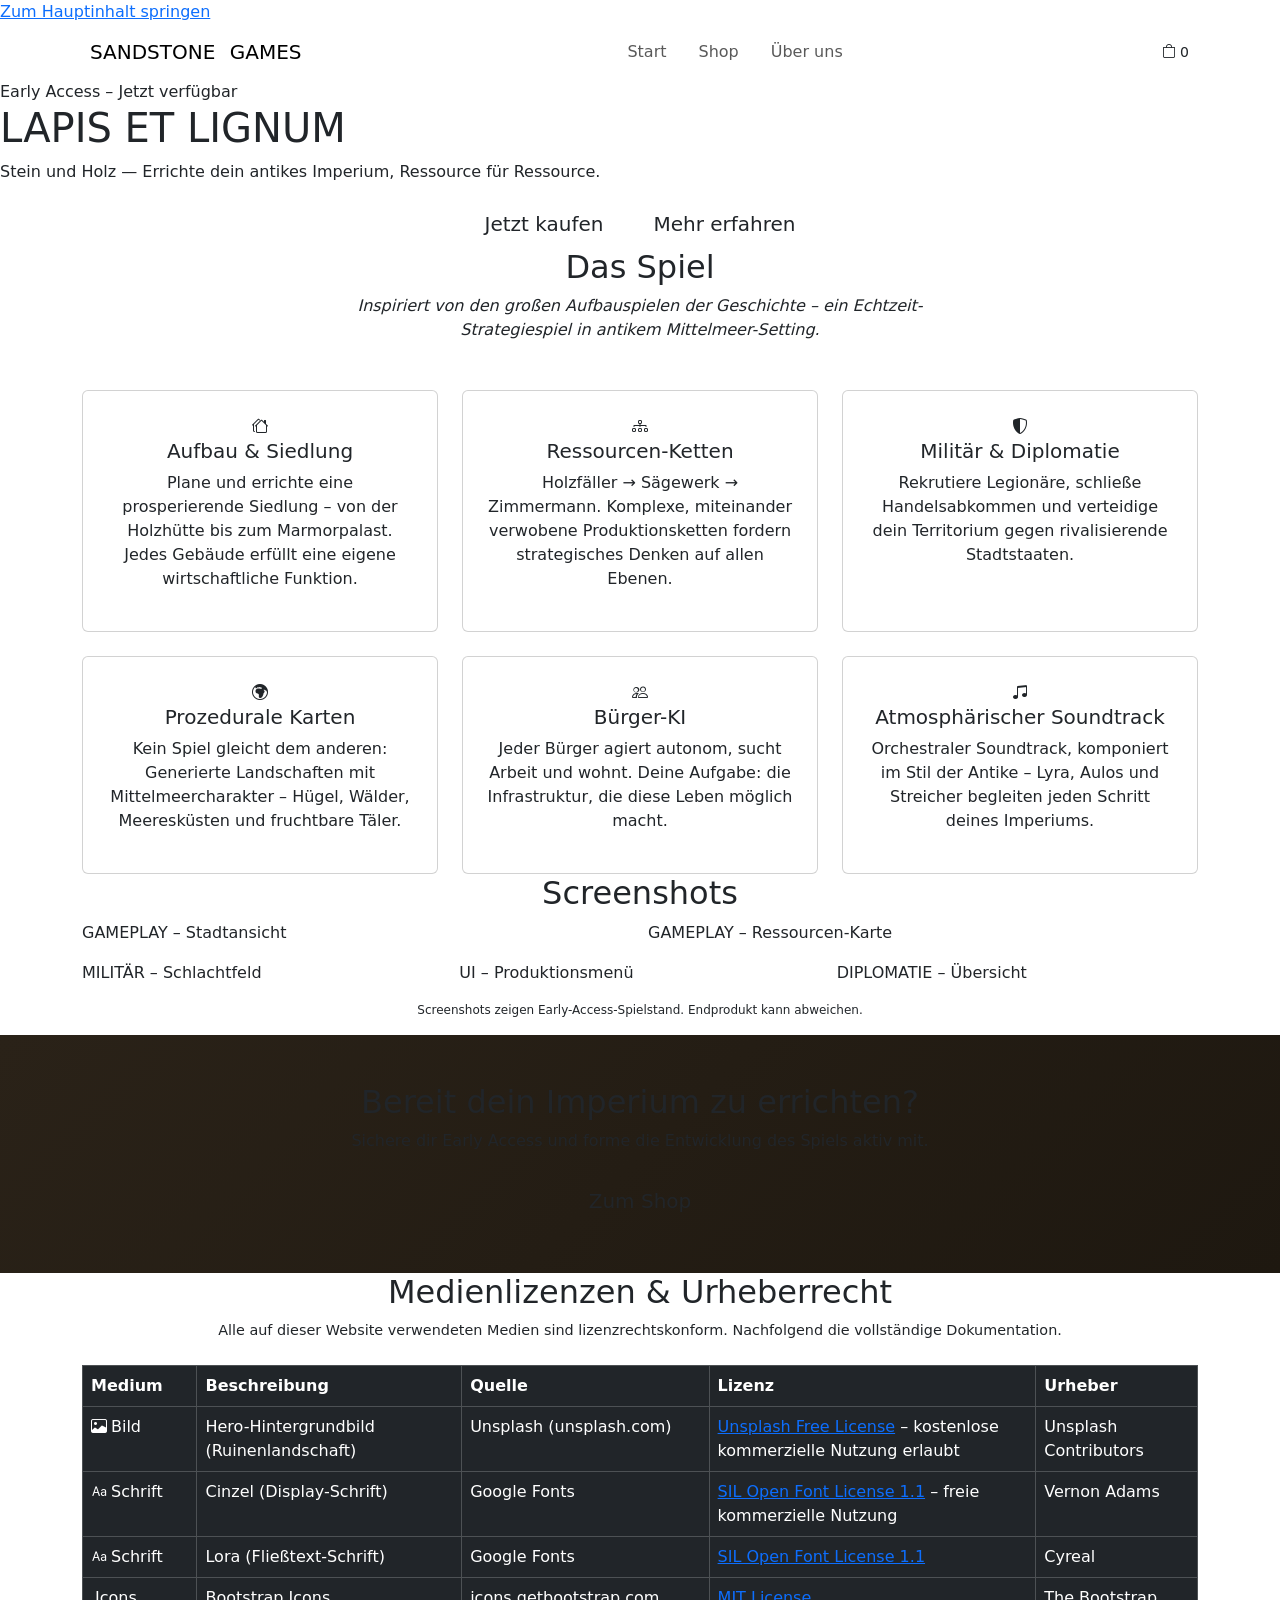
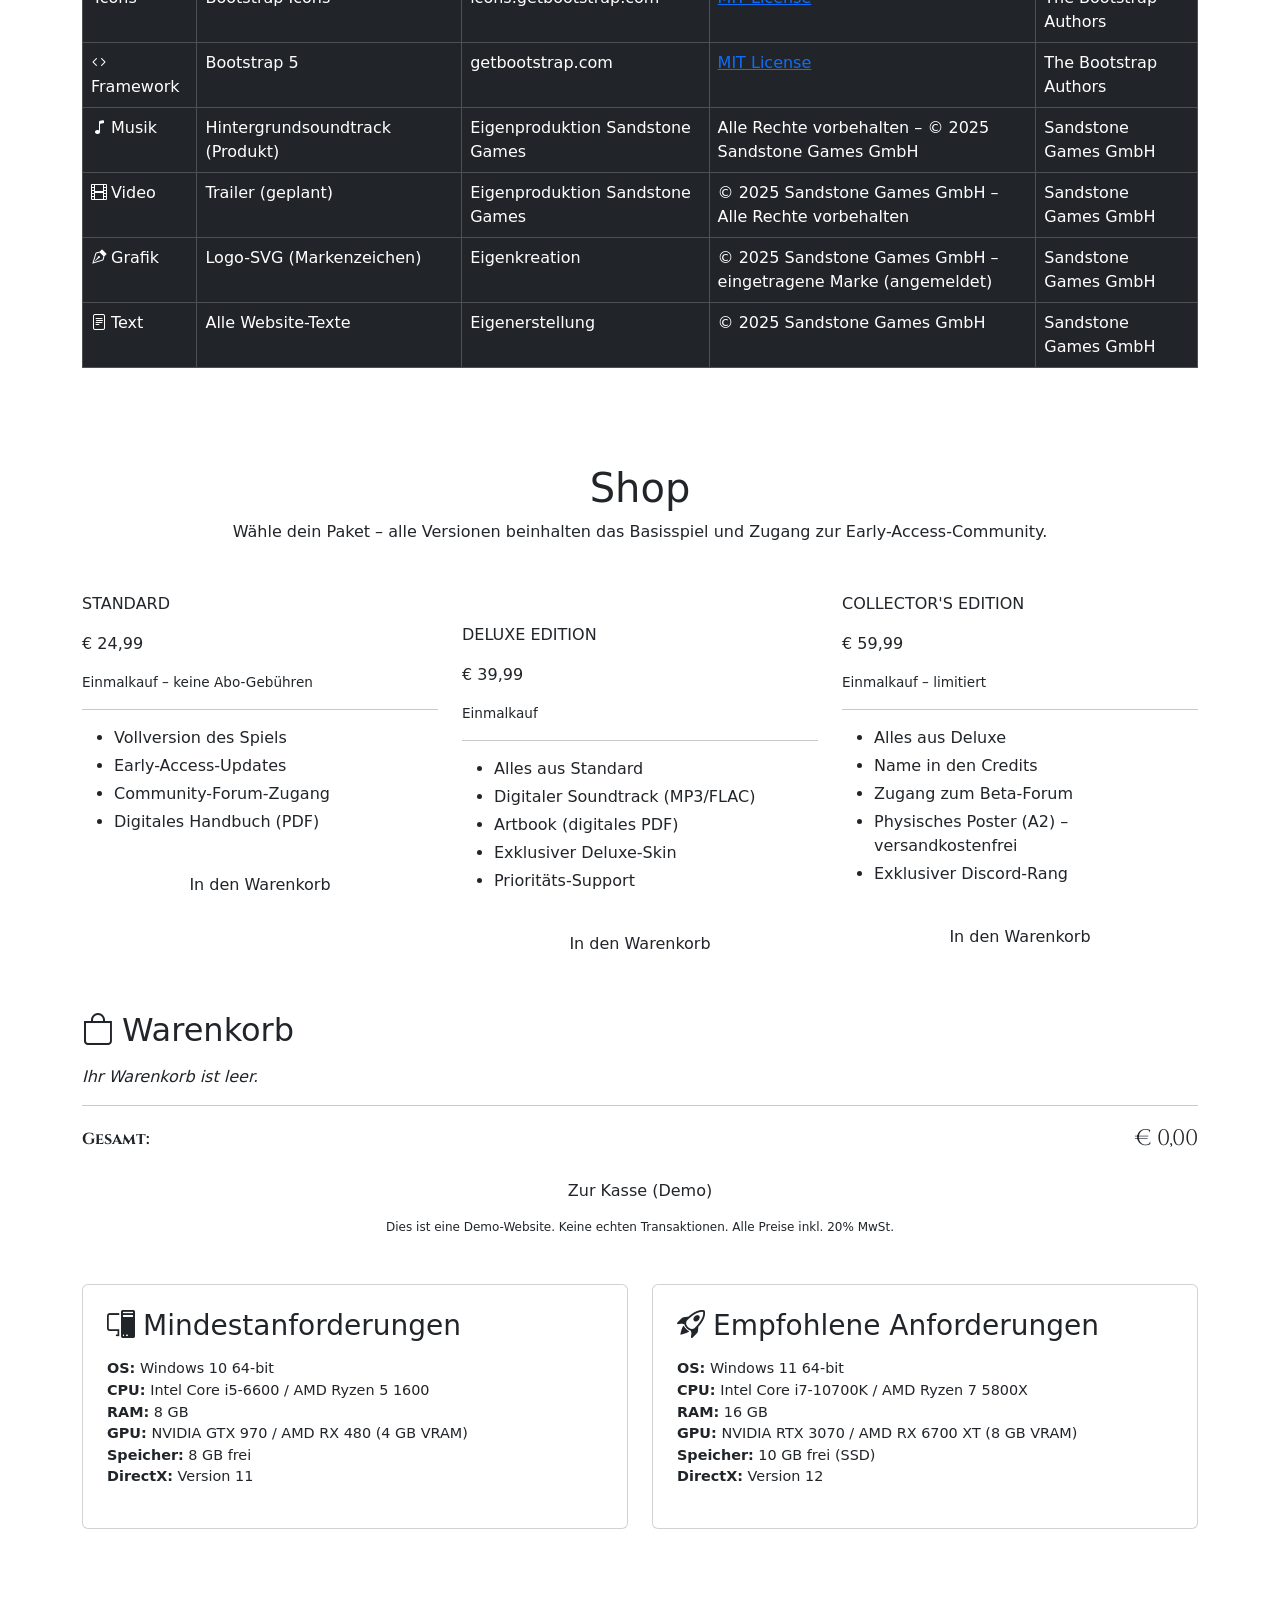
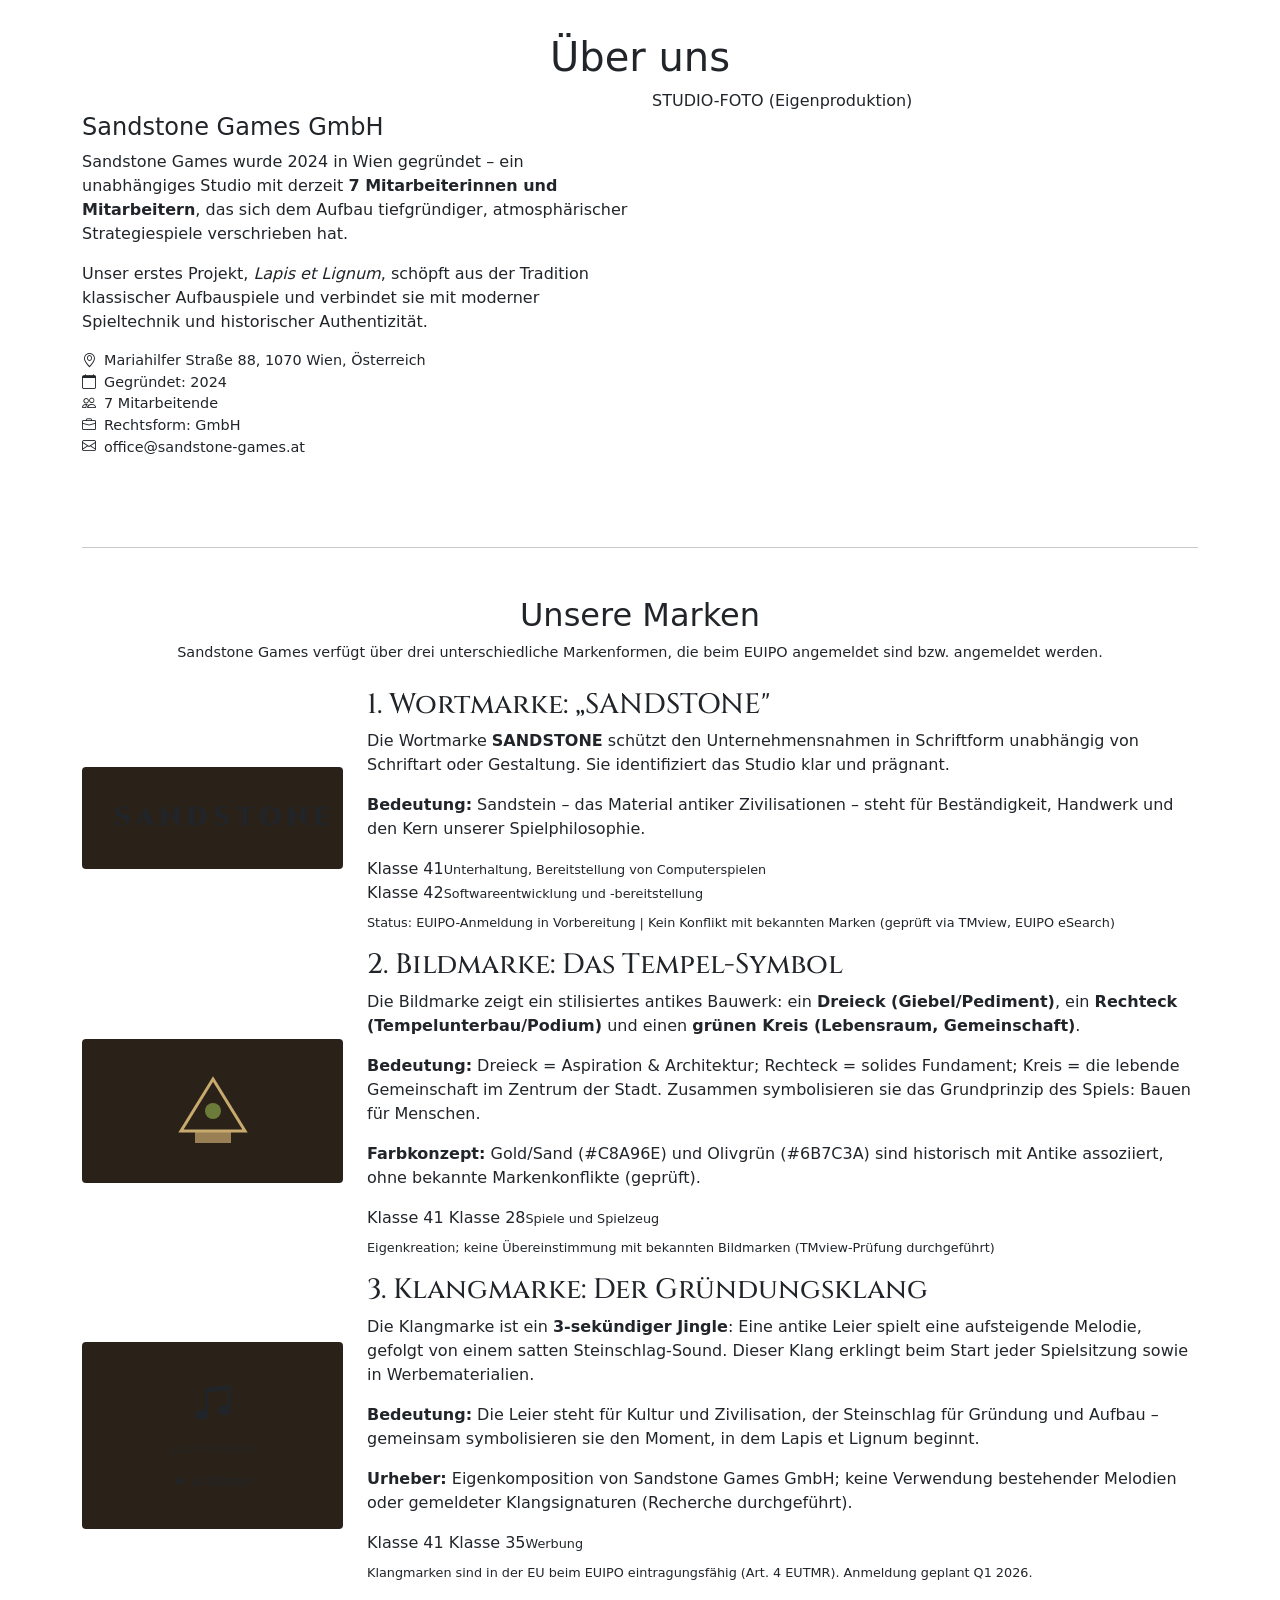
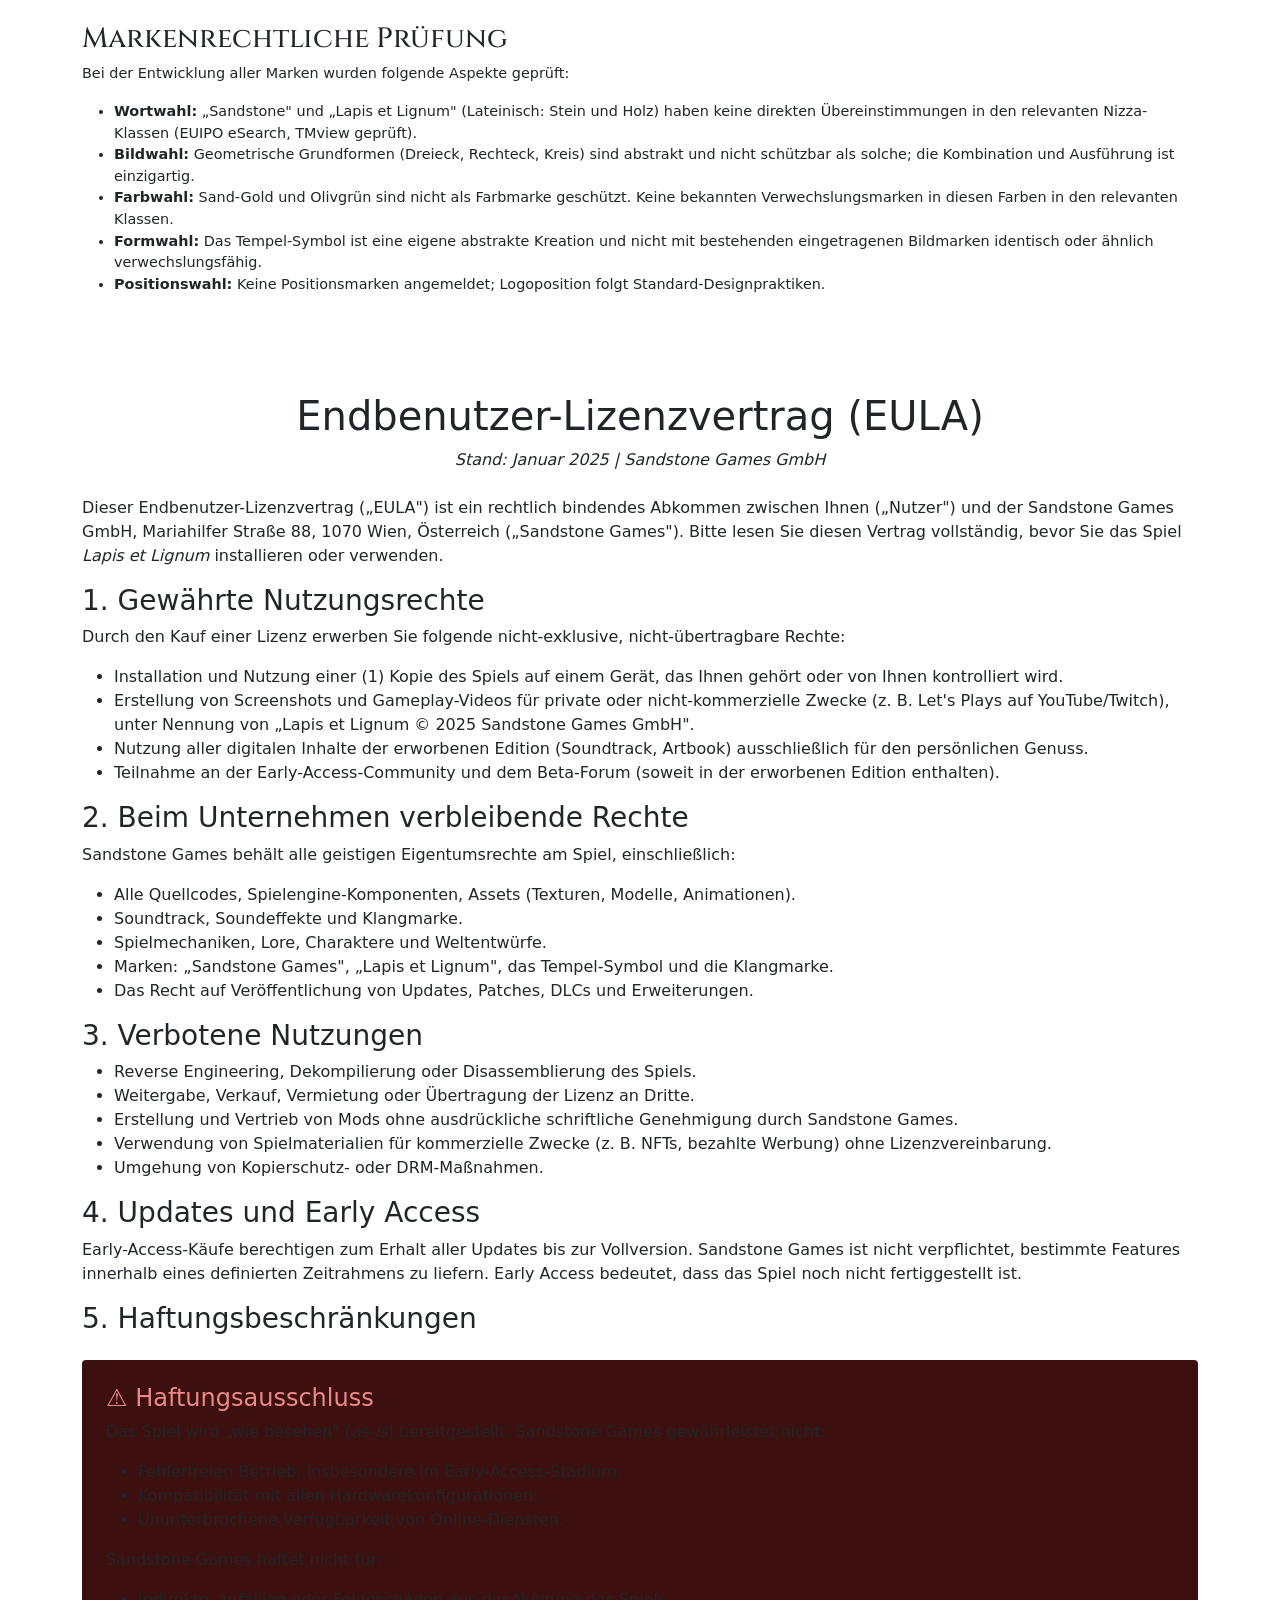
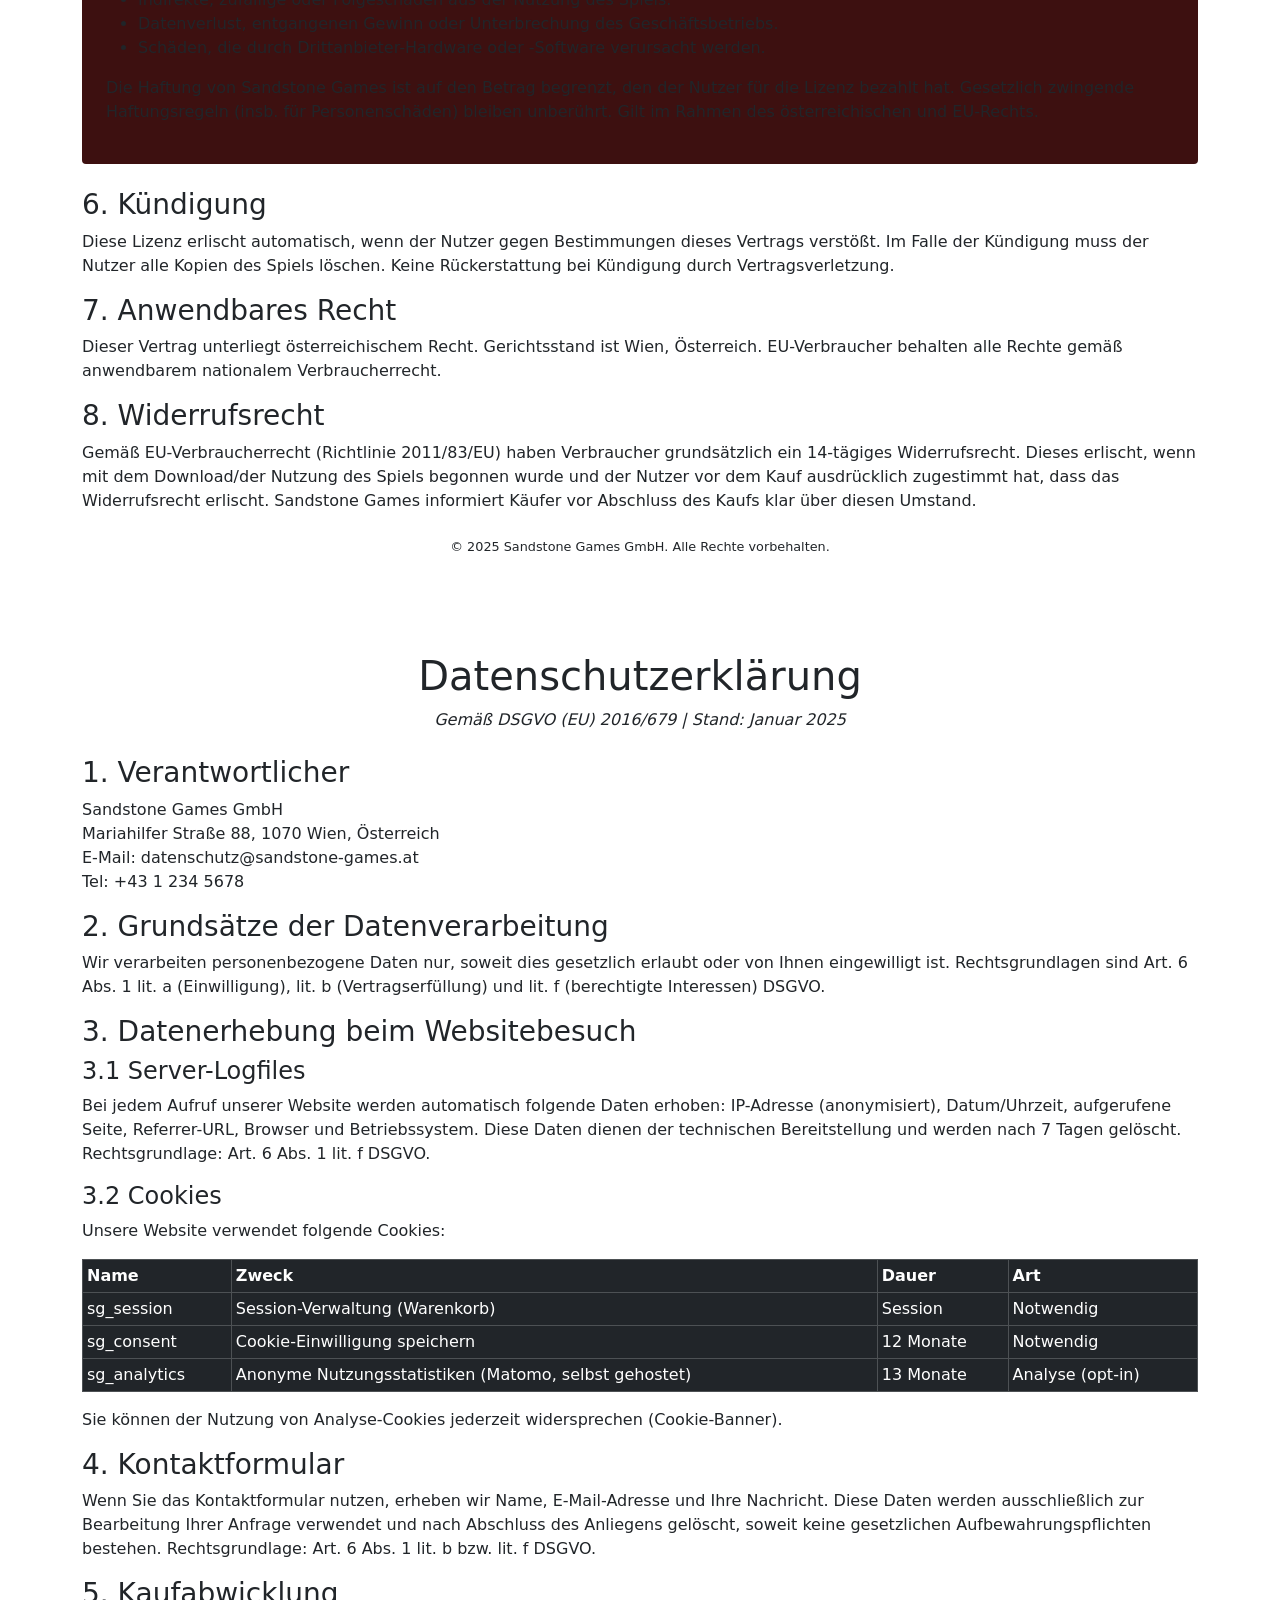
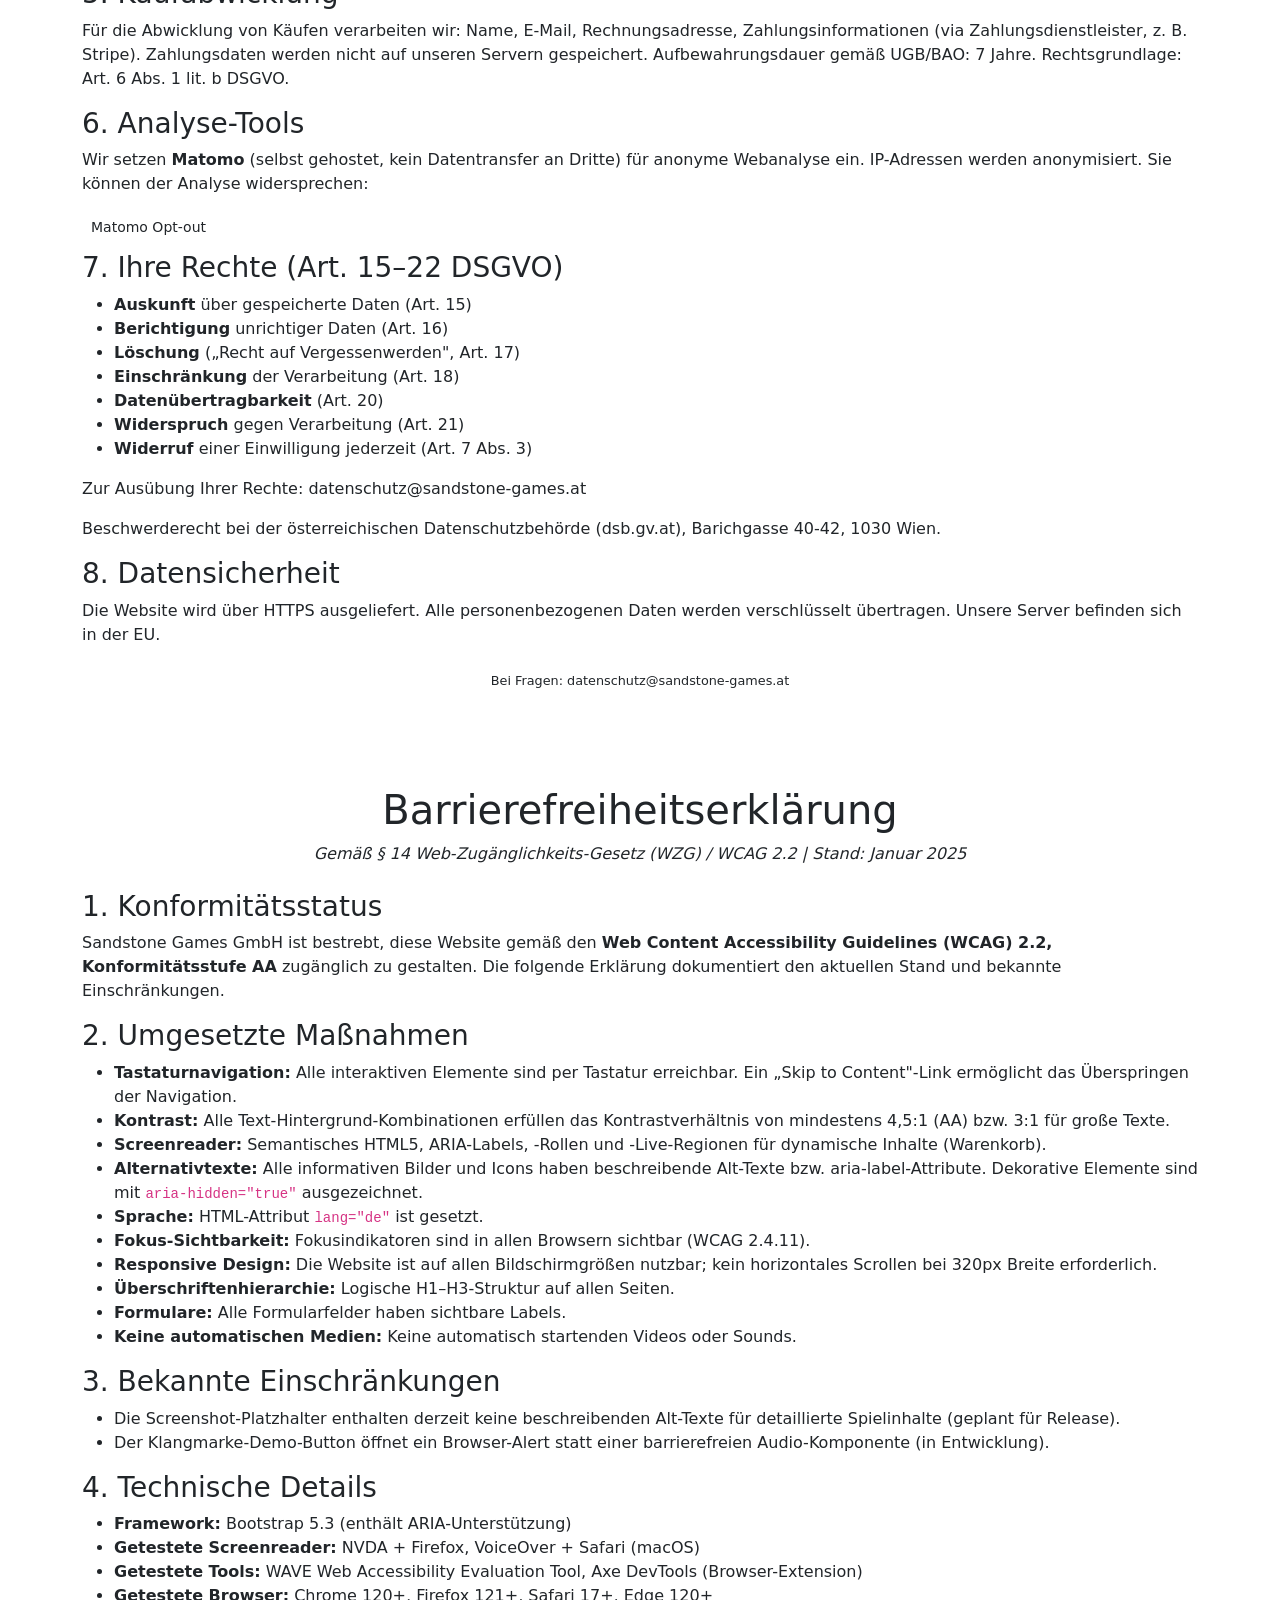
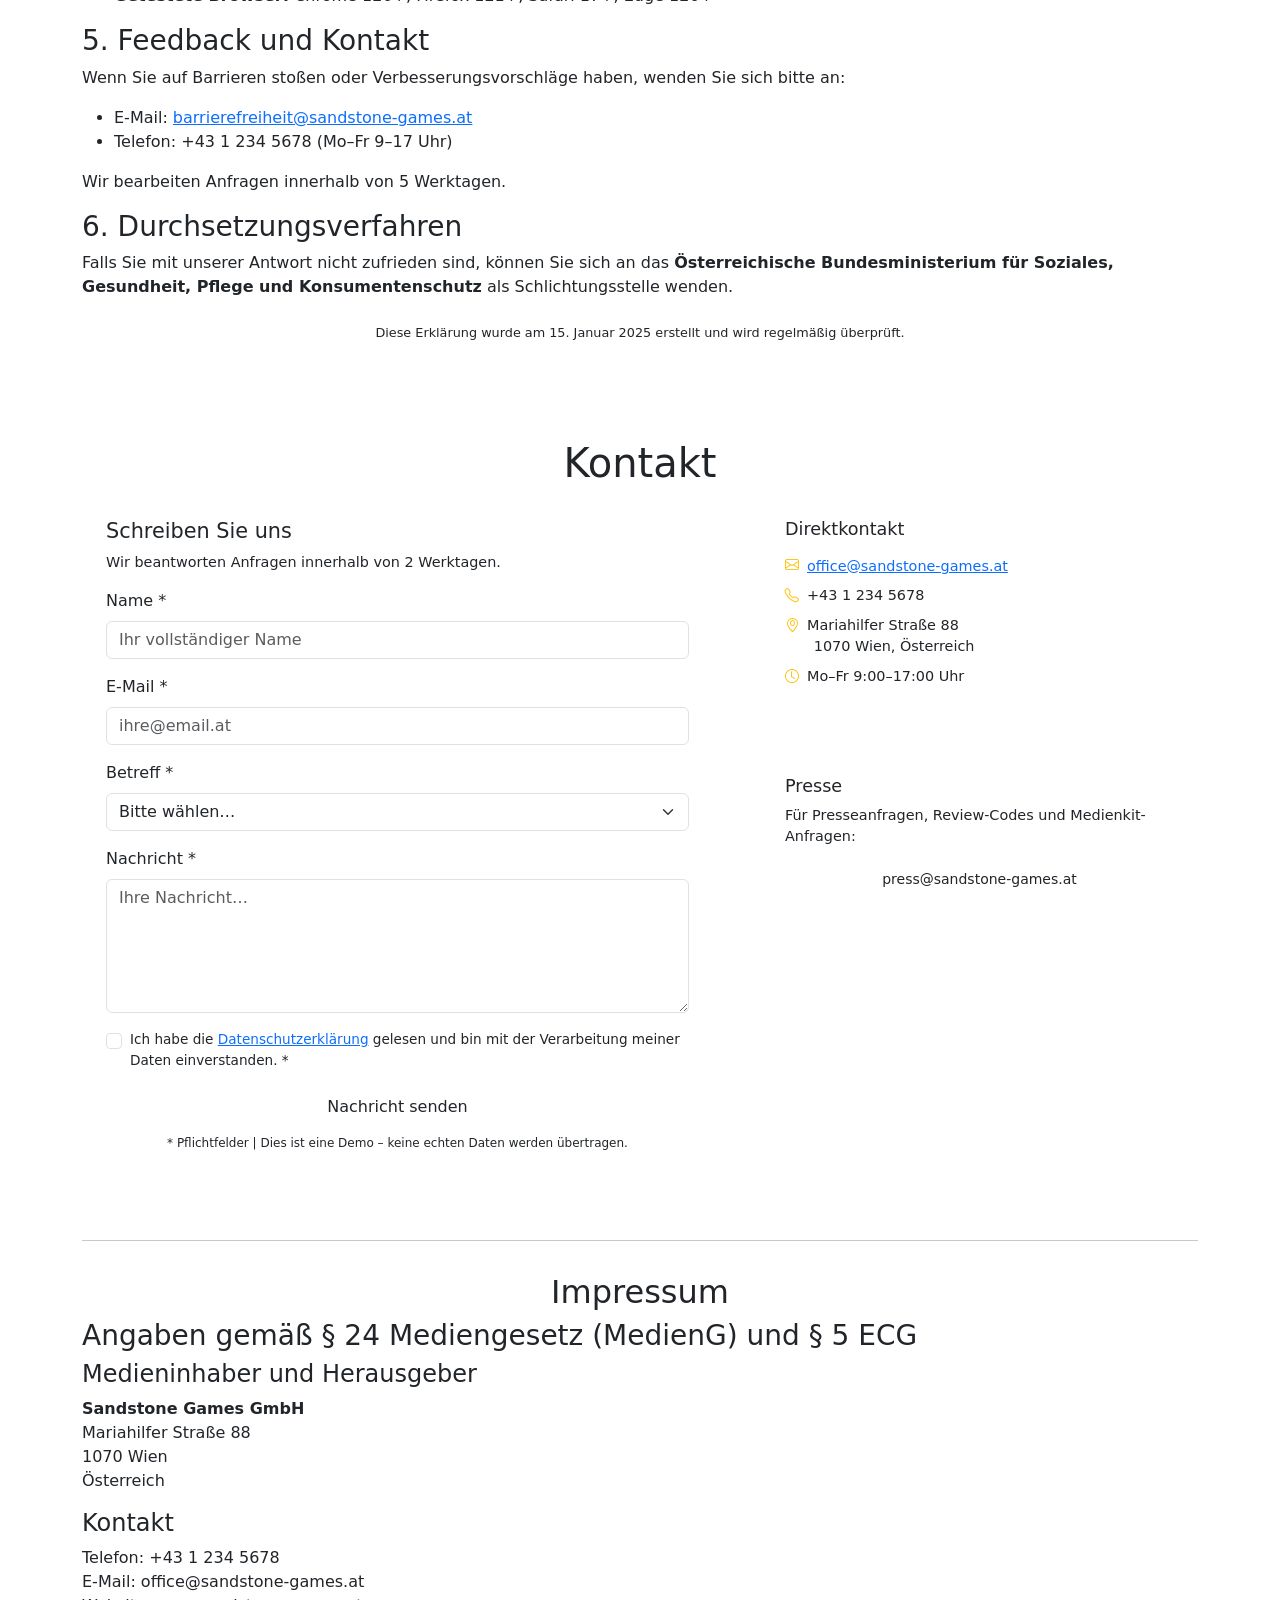
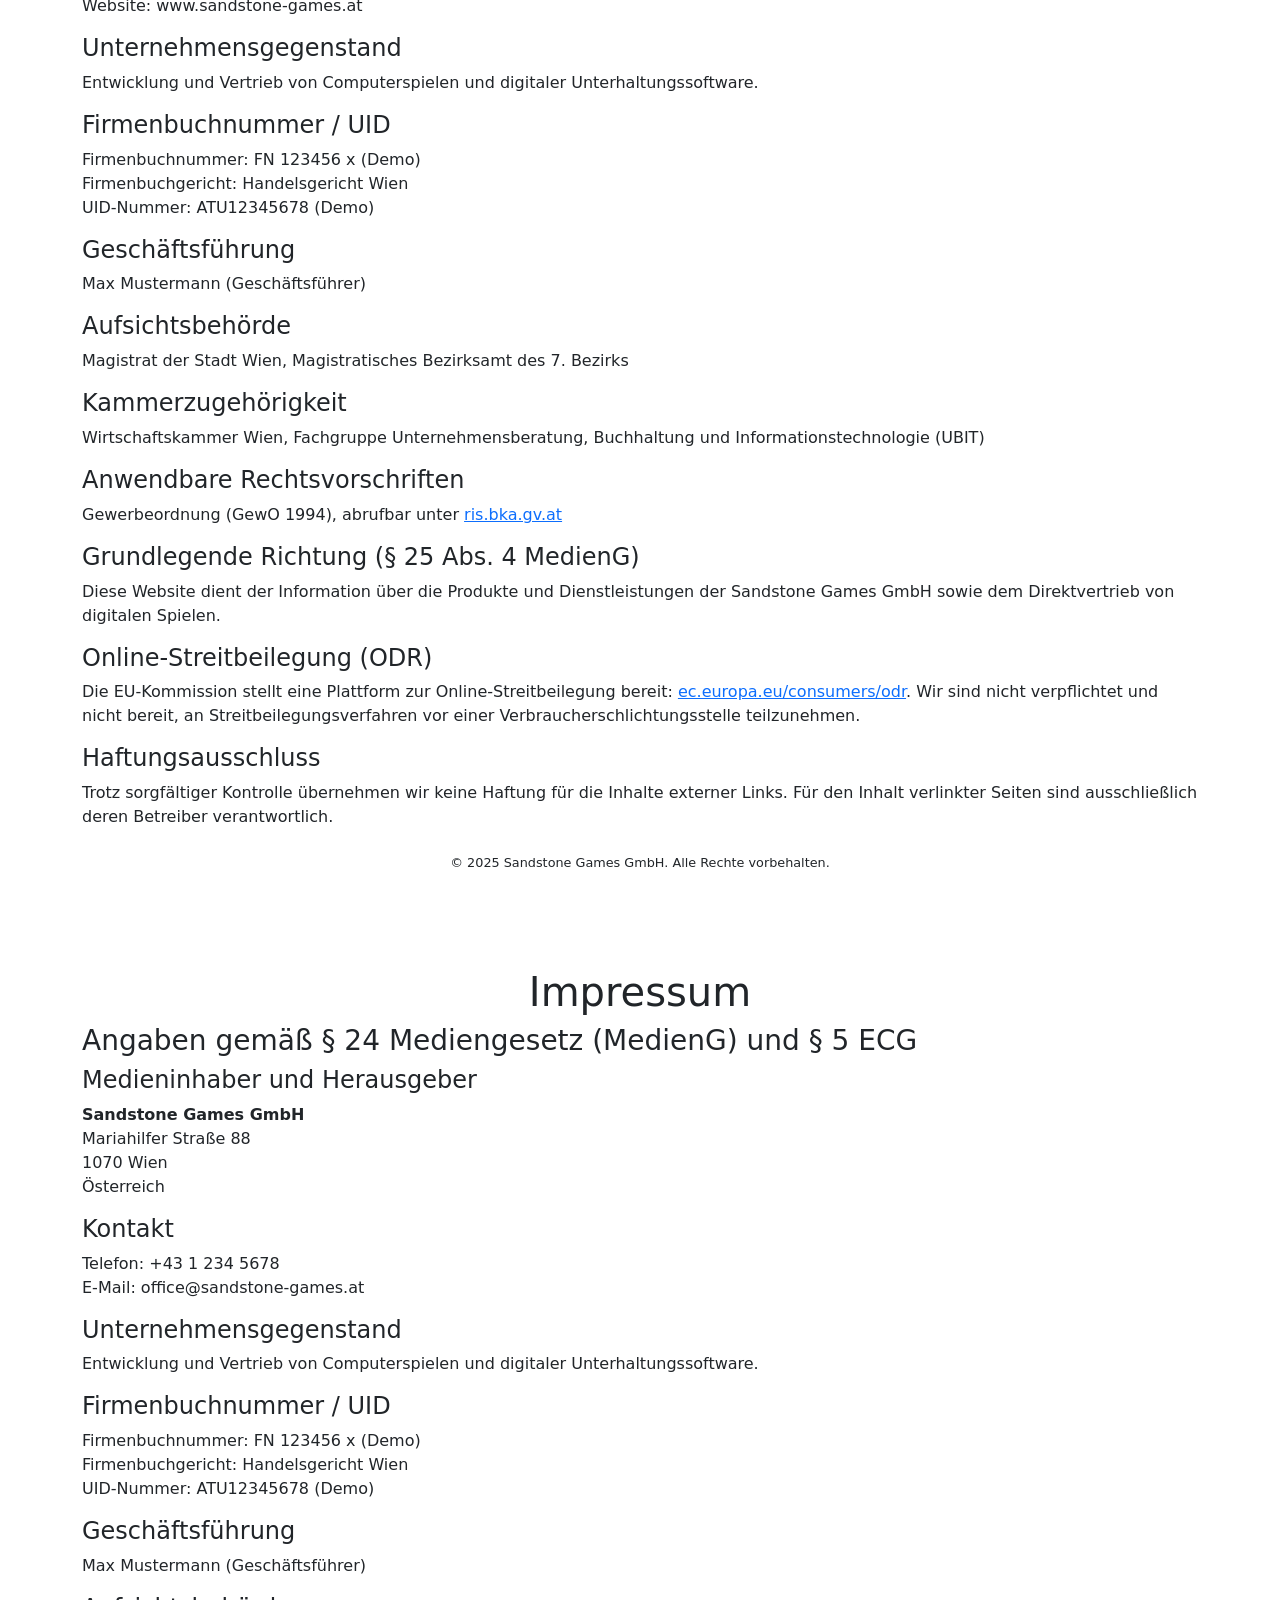
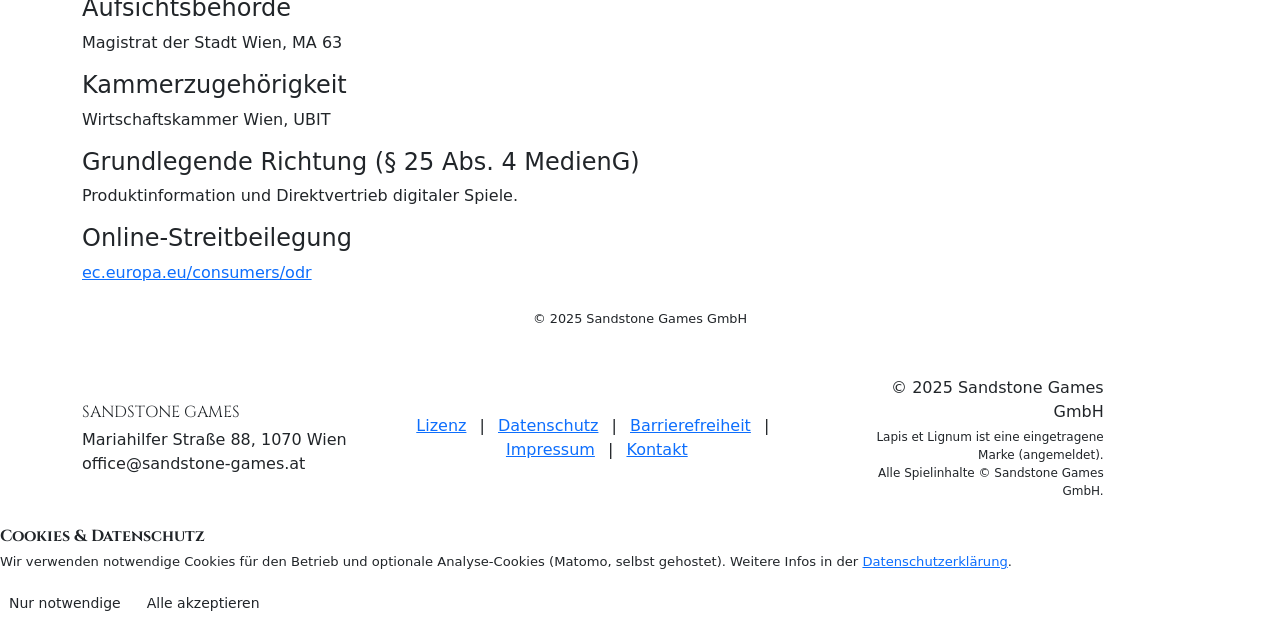
==== src/index.html @ 4f770301 "first draft of start + shop" ====
<!DOCTYPE html>
<html lang="de">
<head>
  <meta charset="UTF-8" />
  <meta name="viewport" content="width=device-width, initial-scale=1.0" />
  <meta name="description" content="Lapis et Lignum – Ein antikes Echtzeit-Strategiespiel von Sandstone Games. Baue dein Imperium, verwalte Ressourcen und führe dein Volk zum Ruhm." />
  <title>Lapis et Lignum – Sandstone Games</title>

  <!-- Bootstrap 5 -->
  <link href="https://cdn.jsdelivr.net/npm/bootstrap@5.3.3/dist/css/bootstrap.min.css" rel="stylesheet" />
  <!-- Bootstrap Icons -->
  <link href="https://cdn.jsdelivr.net/npm/bootstrap-icons@1.11.3/font/bootstrap-icons.css" rel="stylesheet" />
  <!-- Bootstrap JS -->
  <script src="https://cdn.jsdelivr.net/npm/bootstrap@5.3.3/dist/js/bootstrap.bundle.min.js"></script>
  <!-- Google Fonts: Cinzel (display) + Lora (body) -->
  <link href="https://fonts.googleapis.com/css2?family=Cinzel:wght@400;600;700;900&family=Lora:ital,wght@0,400;0,500;0,600;1,400&display=swap" rel="stylesheet" />

  <link rel="stylesheet" href="style.css" />
</head>
<body>

<!-- Skip to main content (WCAG) -->
<a class="skip-link" href="#main-content">Zum Hauptinhalt springen</a>

<!-- ═══════════════════════════ NAVBAR ═══════════════════════════ -->
<nav class="navbar navbar-expand-lg sticky-top" role="navigation" aria-label="Hauptnavigation">
  <div class="container">
    <!-- Brand / Logo -->
    <a class="navbar-brand d-flex align-items-center gap-2" href="#" onclick="showPage('home')" aria-label="Sandstone Games – Startseite">
      <!-- Inline SVG logo mark (Wortbildmarke) -->
      <svg class="brand-logo-svg" viewBox="0 0 48 48" fill="none" xmlns="http://www.w3.org/2000/svg" aria-hidden="true" role="img">
        <polygon points="24,4 44,36 4,36" fill="none" stroke="#c8a96e" stroke-width="2.5"/>
        <rect x="14" y="36" width="20" height="8" fill="#c8a96e" opacity=".7"/>
        <circle cx="24" cy="24" r="5" fill="#6b7c3a"/>
      </svg>
      SANDSTONE<span>&nbsp;GAMES</span>
    </a>

    <button class="navbar-toggler border-0" type="button" data-bs-toggle="collapse" data-bs-target="#navMain"
            aria-controls="navMain" aria-expanded="false" aria-label="Navigation öffnen">
      <i class="bi bi-list text-warning fs-4"></i>
    </button>

    <div class="collapse navbar-collapse" id="navMain">
      <ul class="navbar-nav mx-auto gap-3" role="list">
        <li class="nav-item"><a class="nav-link active-nav" href="#" id="nav-home">Start</a></li>
        <li class="nav-item"><a class="nav-link" href="pages/shop.html" id="nav-shop">Shop</a></li>
        <li class="nav-item"><a class="nav-link" href="pages/about.html" id="nav-about">Über uns</a></li>
      </ul>
      <!-- Cart -->
      <div class="d-flex align-items-center gap-3 mt-2 mt-lg-0">
        <button class="btn btn-sm btn-outline-sand position-relative" onclick="showPage('shop')" aria-label="Warenkorb anzeigen">
          <i class="bi bi-bag"></i>
          <span class="cart-count" id="cart-count" aria-live="polite">0</span>
        </button>
      </div>
    </div>
  </div>
</nav>

<!-- ═══════════════════════════════════════════════════════════════
     PAGE: HOME
═══════════════════════════════════════════════════════════════ -->
<main id="main-content">
<div id="page-home" class="page active">

  <!-- Hero -->
  <header class="hero" role="banner">
    <div>
      <span class="hero-badge">Early Access – Jetzt verfügbar</span>
      <h1 class="hero-title">LAPIS ET LIGNUM</h1>
      <p class="hero-subtitle">Stein und Holz — Errichte dein antikes Imperium, Ressource für Ressource.</p>
      <div class="divider"></div>
      <div class="d-flex gap-3 justify-content-center flex-wrap">
        <button class="btn btn-sand btn-lg" onclick="showPage('shop')">Jetzt kaufen</button>
        <button class="btn btn-outline-sand btn-lg" onclick="document.getElementById('features').scrollIntoView({behavior:'smooth'})">Mehr erfahren</button>
      </div>
    </div>
  </header>

  <!-- Features -->
  <section id="features" aria-labelledby="features-title">
    <div class="container">
      <h2 class="section-title text-center" id="features-title">Das Spiel</h2>
      <div class="divider"></div>
      <p class="text-center mb-5" style="max-width:600px;margin:0 auto;color:var(--sand-lt);font-style:italic;">
        Inspiriert von den großen Aufbauspielen der Geschichte – ein Echtzeit-Strategiespiel in antikem Mittelmeer-Setting.
      </p>
      <div class="row g-4">
        <div class="col-md-4">
          <div class="card-stone card h-100 p-4 text-center">
            <i class="bi bi-houses feature-icon" aria-hidden="true"></i>
            <h3 class="card-title fs-5">Aufbau & Siedlung</h3>
            <p>Plane und errichte eine prosperierende Siedlung – von der Holzhütte bis zum Marmorpalast. Jedes Gebäude erfüllt eine eigene wirtschaftliche Funktion.</p>
          </div>
        </div>
        <div class="col-md-4">
          <div class="card-stone card h-100 p-4 text-center">
            <i class="bi bi-diagram-3 feature-icon" aria-hidden="true"></i>
            <h3 class="card-title fs-5">Ressourcen-Ketten</h3>
            <p>Holzfäller → Sägewerk → Zimmermann. Komplexe, miteinander verwobene Produktionsketten fordern strategisches Denken auf allen Ebenen.</p>
          </div>
        </div>
        <div class="col-md-4">
          <div class="card-stone card h-100 p-4 text-center">
            <i class="bi bi-shield-shaded feature-icon" aria-hidden="true"></i>
            <h3 class="card-title fs-5">Militär & Diplomatie</h3>
            <p>Rekrutiere Legionäre, schließe Handelsabkommen und verteidige dein Territorium gegen rivalisierende Stadtstaaten.</p>
          </div>
        </div>
        <div class="col-md-4">
          <div class="card-stone card h-100 p-4 text-center">
            <i class="bi bi-globe-europe-africa feature-icon" aria-hidden="true"></i>
            <h3 class="card-title fs-5">Prozedurale Karten</h3>
            <p>Kein Spiel gleicht dem anderen: Generierte Landschaften mit Mittelmeercharakter – Hügel, Wälder, Meeresküsten und fruchtbare Täler.</p>
          </div>
        </div>
        <div class="col-md-4">
          <div class="card-stone card h-100 p-4 text-center">
            <i class="bi bi-people feature-icon" aria-hidden="true"></i>
            <h3 class="card-title fs-5">Bürger-KI</h3>
            <p>Jeder Bürger agiert autonom, sucht Arbeit und wohnt. Deine Aufgabe: die Infrastruktur, die diese Leben möglich macht.</p>
          </div>
        </div>
        <div class="col-md-4">
          <div class="card-stone card h-100 p-4 text-center">
            <i class="bi bi-music-note-beamed feature-icon" aria-hidden="true"></i>
            <h3 class="card-title fs-5">Atmosphärischer Soundtrack</h3>
            <p>Orchestraler Soundtrack, komponiert im Stil der Antike – Lyra, Aulos und Streicher begleiten jeden Schritt deines Imperiums.</p>
          </div>
        </div>
      </div>
    </div>
  </section>

  <!-- Screenshots -->
  <section aria-labelledby="screenshots-title" style="padding-top:0;">
    <div class="container">
      <h2 class="section-title text-center" id="screenshots-title">Screenshots</h2>
      <div class="divider"></div>
      <div class="row g-3">
        <div class="col-md-6"><div class="screenshot-placeholder">GAMEPLAY – Stadtansicht</div></div>
        <div class="col-md-6"><div class="screenshot-placeholder">GAMEPLAY – Ressourcen-Karte</div></div>
        <div class="col-md-4"><div class="screenshot-placeholder">MILITÄR – Schlachtfeld</div></div>
        <div class="col-md-4"><div class="screenshot-placeholder">UI – Produktionsmenü</div></div>
        <div class="col-md-4"><div class="screenshot-placeholder">DIPLOMATIE – Übersicht</div></div>
      </div>
      <p class="text-center mt-3" style="font-size:.75rem;color:var(--sand);">
        Screenshots zeigen Early-Access-Spielstand. Endprodukt kann abweichen.
        <!-- Urheberrechtlich: alle Screenshots sind hauseigene Produktionsmaterialien von Sandstone Games -->
      </p>
    </div>
  </section>

  <!-- CTA Strip -->
  <section style="background:linear-gradient(135deg,#2a2218,#1e1810);padding:3rem 0;">
    <div class="container text-center">
      <h2 class="section-title">Bereit dein Imperium zu errichten?</h2>
      <p class="mb-4" style="color:var(--sand-lt);">Sichere dir Early Access und forme die Entwicklung des Spiels aktiv mit.</p>
      <button class="btn btn-sand btn-lg" onclick="showPage('shop')">Zum Shop</button>
    </div>
  </section>

  <!-- Media Credits (Aufgabe 2) -->
  <section aria-labelledby="media-credits-title">
    <div class="container">
      <h2 class="section-title text-center" id="media-credits-title">Medienlizenzen & Urheberrecht</h2>
      <div class="divider"></div>
      <p class="text-center mb-4" style="color:var(--sand-lt);font-size:.9rem;">Alle auf dieser Website verwendeten Medien sind lizenzrechtskonform. Nachfolgend die vollständige Dokumentation.</p>
      <div class="table-responsive">
        <table class="table table-dark table-bordered media-table" aria-label="Medienlizenzen">
          <thead>
            <tr>
              <th scope="col">Medium</th>
              <th scope="col">Beschreibung</th>
              <th scope="col">Quelle</th>
              <th scope="col">Lizenz</th>
              <th scope="col">Urheber</th>
            </tr>
          </thead>
          <tbody>
            <tr>
              <td><i class="bi bi-image me-1" aria-hidden="true"></i>Bild</td>
              <td>Hero-Hintergrundbild (Ruinenlandschaft)</td>
              <td>Unsplash (unsplash.com)</td>
              <td><a href="https://unsplash.com/license" target="_blank" rel="noopener">Unsplash Free License</a> – kostenlose kommerzielle Nutzung erlaubt</td>
              <td>Unsplash Contributors</td>
            </tr>
            <tr>
              <td><i class="bi bi-type me-1" aria-hidden="true"></i>Schrift</td>
              <td>Cinzel (Display-Schrift)</td>
              <td>Google Fonts</td>
              <td><a href="https://scripts.sil.org/OFL" target="_blank" rel="noopener">SIL Open Font License 1.1</a> – freie kommerzielle Nutzung</td>
              <td>Vernon Adams</td>
            </tr>
            <tr>
              <td><i class="bi bi-type me-1" aria-hidden="true"></i>Schrift</td>
              <td>Lora (Fließtext-Schrift)</td>
              <td>Google Fonts</td>
              <td><a href="https://scripts.sil.org/OFL" target="_blank" rel="noopener">SIL Open Font License 1.1</a></td>
              <td>Cyreal</td>
            </tr>
            <tr>
              <td><i class="bi bi-icons me-1" aria-hidden="true"></i>Icons</td>
              <td>Bootstrap Icons</td>
              <td>icons.getbootstrap.com</td>
              <td><a href="https://opensource.org/licenses/MIT" target="_blank" rel="noopener">MIT License</a></td>
              <td>The Bootstrap Authors</td>
            </tr>
            <tr>
              <td><i class="bi bi-code me-1" aria-hidden="true"></i>Framework</td>
              <td>Bootstrap 5</td>
              <td>getbootstrap.com</td>
              <td><a href="https://opensource.org/licenses/MIT" target="_blank" rel="noopener">MIT License</a></td>
              <td>The Bootstrap Authors</td>
            </tr>
            <tr>
              <td><i class="bi bi-music-note me-1" aria-hidden="true"></i>Musik</td>
              <td>Hintergrundsoundtrack (Produkt)</td>
              <td>Eigenproduktion Sandstone Games</td>
              <td>Alle Rechte vorbehalten – © 2025 Sandstone Games GmbH</td>
              <td>Sandstone Games GmbH</td>
            </tr>
            <tr>
              <td><i class="bi bi-film me-1" aria-hidden="true"></i>Video</td>
              <td>Trailer (geplant)</td>
              <td>Eigenproduktion Sandstone Games</td>
              <td>© 2025 Sandstone Games GmbH – Alle Rechte vorbehalten</td>
              <td>Sandstone Games GmbH</td>
            </tr>
            <tr>
              <td><i class="bi bi-vector-pen me-1" aria-hidden="true"></i>Grafik</td>
              <td>Logo-SVG (Markenzeichen)</td>
              <td>Eigenkreation</td>
              <td>© 2025 Sandstone Games GmbH – eingetragene Marke (angemeldet)</td>
              <td>Sandstone Games GmbH</td>
            </tr>
            <tr>
              <td><i class="bi bi-file-text me-1" aria-hidden="true"></i>Text</td>
              <td>Alle Website-Texte</td>
              <td>Eigenerstellung</td>
              <td>© 2025 Sandstone Games GmbH</td>
              <td>Sandstone Games GmbH</td>
            </tr>
          </tbody>
        </table>
      </div>
    </div>
  </section>

</div><!-- /page-home -->


<!-- ═══════════════════════════════════════════════════════════════
     PAGE: SHOP
═══════════════════════════════════════════════════════════════ -->
<div id="page-shop" class="page">
  <section aria-labelledby="shop-title">
    <div class="container" style="padding-top:5rem;">
      <h1 class="section-title text-center" id="shop-title">Shop</h1>
      <div class="divider"></div>
      <p class="text-center mb-5" style="color:var(--sand-lt);">Wähle dein Paket – alle Versionen beinhalten das Basisspiel und Zugang zur Early-Access-Community.</p>

      <!-- Pricing -->
      <div class="row g-4 justify-content-center mb-5">

        <!-- Standard -->
        <div class="col-md-4">
          <div class="price-card">
            <p class="tier">STANDARD</p>
            <p class="price">€ 24,99</p>
            <p style="color:var(--sand-lt);font-size:.85rem;">Einmalkauf – keine Abo-Gebühren</p>
            <hr style="border-color:var(--sand);">
            <ul>
              <li class="mb-1">Vollversion des Spiels</li>
              <li class="mb-1">Early-Access-Updates</li>
              <li class="mb-1">Community-Forum-Zugang</li>
              <li class="mb-1">Digitales Handbuch (PDF)</li>
            </ul>
            <button class="btn btn-outline-sand w-100 mt-3" onclick="addToCart('Standard Edition','€ 24,99')" aria-label="Standard Edition in den Warenkorb legen">In den Warenkorb</button>
          </div>
        </div>

        <!-- Deluxe (featured) -->
        <div class="col-md-4">
          <div class="price-card featured">
            <span class="badge mb-2" style="background:var(--olive);font-family:'Cinzel',serif;letter-spacing:.08em;">EMPFOHLEN</span>
            <p class="tier">DELUXE EDITION</p>
            <p class="price">€ 39,99</p>
            <p style="color:var(--sand-lt);font-size:.85rem;">Einmalkauf</p>
            <hr style="border-color:var(--sand);">
            <ul>
              <li class="mb-1">Alles aus Standard</li>
              <li class="mb-1">Digitaler Soundtrack (MP3/FLAC)</li>
              <li class="mb-1">Artbook (digitales PDF)</li>
              <li class="mb-1">Exklusiver Deluxe-Skin</li>
              <li class="mb-1">Prioritäts-Support</li>
            </ul>
            <button class="btn btn-olive w-100 mt-3" onclick="addToCart('Deluxe Edition','€ 39,99')" aria-label="Deluxe Edition in den Warenkorb legen">In den Warenkorb</button>
          </div>
        </div>

        <!-- Collector -->
        <div class="col-md-4">
          <div class="price-card">
            <p class="tier">COLLECTOR'S EDITION</p>
            <p class="price">€ 59,99</p>
            <p style="color:var(--sand-lt);font-size:.85rem;">Einmalkauf – limitiert</p>
            <hr style="border-color:var(--sand);">
            <ul>
              <li class="mb-1">Alles aus Deluxe</li>
              <li class="mb-1">Name in den Credits</li>
              <li class="mb-1">Zugang zum Beta-Forum</li>
              <li class="mb-1">Physisches Poster (A2) – versandkostenfrei</li>
              <li class="mb-1">Exklusiver Discord-Rang</li>
            </ul>
            <button class="btn btn-sand w-100 mt-3" onclick="addToCart('Collector\'s Edition','€ 59,99')" aria-label="Collector's Edition in den Warenkorb legen">In den Warenkorb</button>
          </div>
        </div>
      </div>

      <!-- Cart (Mock) -->
      <div class="legal-box mb-5" id="cart-section" aria-live="polite" aria-label="Warenkorb">
        <h2 class="section-title mb-3"><i class="bi bi-bag me-2" aria-hidden="true"></i>Warenkorb</h2>
        <div id="cart-items">
          <p style="color:var(--sand);font-style:italic;">Ihr Warenkorb ist leer.</p>
        </div>
        <hr style="border-color:var(--sand);">
        <div class="d-flex justify-content-between align-items-center">
          <strong style="font-family:'Cinzel',serif;color:var(--sand);">Gesamt:</strong>
          <span id="cart-total" style="font-family:'Cinzel',serif;font-size:1.4rem;color:var(--sand);">€ 0,00</span>
        </div>
        <button class="btn btn-olive w-100 mt-3" onclick="mockCheckout()" aria-label="Zur Kasse gehen">
          Zur Kasse (Demo)
        </button>
        <p class="mt-2 text-center" style="font-size:.75rem;color:var(--sand);">
          Dies ist eine Demo-Website. Keine echten Transaktionen. Alle Preise inkl. 20% MwSt.
        </p>
      </div>

      <!-- System Requirements -->
      <div class="row g-4 mb-4">
        <div class="col-md-6">
          <div class="card-stone card p-4">
            <h3 class="card-title"><i class="bi bi-pc-display me-2" aria-hidden="true"></i>Mindestanforderungen</h3>
            <ul class="list-unstyled mt-2" style="font-size:.9rem;">
              <li><strong>OS:</strong> Windows 10 64-bit</li>
              <li><strong>CPU:</strong> Intel Core i5-6600 / AMD Ryzen 5 1600</li>
              <li><strong>RAM:</strong> 8 GB</li>
              <li><strong>GPU:</strong> NVIDIA GTX 970 / AMD RX 480 (4 GB VRAM)</li>
              <li><strong>Speicher:</strong> 8 GB frei</li>
              <li><strong>DirectX:</strong> Version 11</li>
            </ul>
          </div>
        </div>
        <div class="col-md-6">
          <div class="card-stone card p-4">
            <h3 class="card-title"><i class="bi bi-rocket-takeoff me-2" aria-hidden="true"></i>Empfohlene Anforderungen</h3>
            <ul class="list-unstyled mt-2" style="font-size:.9rem;">
              <li><strong>OS:</strong> Windows 11 64-bit</li>
              <li><strong>CPU:</strong> Intel Core i7-10700K / AMD Ryzen 7 5800X</li>
              <li><strong>RAM:</strong> 16 GB</li>
              <li><strong>GPU:</strong> NVIDIA RTX 3070 / AMD RX 6700 XT (8 GB VRAM)</li>
              <li><strong>Speicher:</strong> 10 GB frei (SSD)</li>
              <li><strong>DirectX:</strong> Version 12</li>
            </ul>
          </div>
        </div>
      </div>

    </div>
  </section>
</div><!-- /page-shop -->


<!-- ═══════════════════════════════════════════════════════════════
     PAGE: ABOUT (Aufgabe 3 – Marke)
═══════════════════════════════════════════════════════════════ -->
<div id="page-about" class="page">
  <section aria-labelledby="about-title">
    <div class="container" style="padding-top:5rem;">
      <h1 class="section-title text-center" id="about-title">Über uns</h1>
      <div class="divider"></div>

      <!-- Company Info -->
      <div class="row g-4 mb-5 align-items-center">
        <div class="col-md-6">
          <h2 class="section-title" style="font-size:1.5rem;">Sandstone Games GmbH</h2>
          <p>Sandstone Games wurde 2024 in Wien gegründet – ein unabhängiges Studio mit derzeit <strong>7 Mitarbeiterinnen und Mitarbeitern</strong>, das sich dem Aufbau tiefgründiger, atmosphärischer Strategiespiele verschrieben hat.</p>
          <p>Unser erstes Projekt, <em>Lapis et Lignum</em>, schöpft aus der Tradition klassischer Aufbauspiele und verbindet sie mit moderner Spieltechnik und historischer Authentizität.</p>
          <ul class="list-unstyled" style="font-size:.9rem;color:var(--sand-lt);">
            <li><i class="bi bi-geo-alt me-2" aria-hidden="true"></i>Mariahilfer Straße 88, 1070 Wien, Österreich</li>
            <li><i class="bi bi-calendar me-2" aria-hidden="true"></i>Gegründet: 2024</li>
            <li><i class="bi bi-people me-2" aria-hidden="true"></i>7 Mitarbeitende</li>
            <li><i class="bi bi-briefcase me-2" aria-hidden="true"></i>Rechtsform: GmbH</li>
            <li><i class="bi bi-envelope me-2" aria-hidden="true"></i>office@sandstone-games.at</li>
          </ul>
        </div>
        <div class="col-md-6">
          <div class="screenshot-placeholder" style="aspect-ratio:4/3;">STUDIO-FOTO (Eigenproduktion)</div>
        </div>
      </div>

      <hr style="border-color:var(--sand);margin:3rem 0;">

      <!-- Marken (Aufgabe 3) -->
      <h2 class="section-title text-center mb-2" id="marken-title">Unsere Marken</h2>
      <div class="divider"></div>
      <p class="text-center mb-4" style="color:var(--sand-lt);font-size:.9rem;">
        Sandstone Games verfügt über drei unterschiedliche Markenformen, die beim EUIPO angemeldet sind bzw. angemeldet werden.
      </p>

      <!-- Marke 1: Wortmarke -->
      <div class="brand-block">
        <div class="row align-items-center g-4">
          <div class="col-md-3 text-center">
            <div style="background:#2a2218;border:1px solid var(--sand);border-radius:4px;padding:2rem;">
              <p style="font-family:'Cinzel',serif;font-size:1.6rem;font-weight:900;color:var(--sand);letter-spacing:.2em;margin:0;">SANDSTONE</p>
            </div>
          </div>
          <div class="col-md-9">
            <h3 style="font-family:'Cinzel',serif;color:var(--sand);">1. Wortmarke: „SANDSTONE"</h3>
            <p>Die Wortmarke <strong>SANDSTONE</strong> schützt den Unternehmensnahmen in Schriftform unabhängig von Schriftart oder Gestaltung. Sie identifiziert das Studio klar und prägnant.</p>
            <p><strong>Bedeutung:</strong> Sandstein – das Material antiker Zivilisationen – steht für Beständigkeit, Handwerk und den Kern unserer Spielphilosophie.</p>
            <div>
              <span class="nizza-badge">Klasse 41</span><span style="font-size:.8rem;color:var(--sand-lt);">Unterhaltung, Bereitstellung von Computerspielen</span><br>
              <span class="nizza-badge mt-1">Klasse 42</span><span style="font-size:.8rem;color:var(--sand-lt);">Softwareentwicklung und -bereitstellung</span>
            </div>
            <p class="mt-2" style="font-size:.8rem;color:var(--sand);">Status: EUIPO-Anmeldung in Vorbereitung | Kein Konflikt mit bekannten Marken (geprüft via TMview, EUIPO eSearch)</p>
          </div>
        </div>
      </div>

      <!-- Marke 2: Bildmarke -->
      <div class="brand-block">
        <div class="row align-items-center g-4">
          <div class="col-md-3 text-center">
            <div style="background:#2a2218;border:1px solid var(--sand);border-radius:4px;padding:2rem;">
              <svg viewBox="0 0 80 80" fill="none" xmlns="http://www.w3.org/2000/svg" style="width:80px;height:80px;" aria-label="Sandstone Games Bildmarke: Dreieck mit Quader und Kreis">
                <polygon points="40,8 72,60 8,60" fill="none" stroke="#c8a96e" stroke-width="3"/>
                <rect x="22" y="60" width="36" height="12" fill="#c8a96e" opacity=".7"/>
                <circle cx="40" cy="40" r="8" fill="#6b7c3a"/>
              </svg>
            </div>
          </div>
          <div class="col-md-9">
            <h3 style="font-family:'Cinzel',serif;color:var(--sand);">2. Bildmarke: Das Tempel-Symbol</h3>
            <p>Die Bildmarke zeigt ein stilisiertes antikes Bauwerk: ein <strong>Dreieck (Giebel/Pediment)</strong>, ein <strong>Rechteck (Tempelunterbau/Podium)</strong> und einen <strong>grünen Kreis (Lebensraum, Gemeinschaft)</strong>.</p>
            <p><strong>Bedeutung:</strong> Dreieck = Aspiration & Architektur; Rechteck = solides Fundament; Kreis = die lebende Gemeinschaft im Zentrum der Stadt. Zusammen symbolisieren sie das Grundprinzip des Spiels: Bauen für Menschen.</p>
            <p><strong>Farbkonzept:</strong> Gold/Sand (#C8A96E) und Olivgrün (#6B7C3A) sind historisch mit Antike assoziiert, ohne bekannte Markenkonflikte (geprüft).</p>
            <div>
              <span class="nizza-badge">Klasse 41</span>
              <span class="nizza-badge">Klasse 28</span><span style="font-size:.8rem;color:var(--sand-lt);">Spiele und Spielzeug</span>
            </div>
            <p class="mt-2" style="font-size:.8rem;color:var(--sand);">Eigenkreation; keine Übereinstimmung mit bekannten Bildmarken (TMview-Prüfung durchgeführt)</p>
          </div>
        </div>
      </div>

      <!-- Marke 3: Klangmarke -->
      <div class="brand-block">
        <div class="row align-items-center g-4">
          <div class="col-md-3 text-center">
            <div style="background:#2a2218;border:1px solid var(--sand);border-radius:4px;padding:2rem;display:flex;flex-direction:column;align-items:center;gap:.5rem;">
              <i class="bi bi-music-note-beamed" style="font-size:2.5rem;color:var(--sand);" aria-hidden="true"></i>
              <span style="font-family:'Cinzel',serif;font-size:.7rem;color:var(--sand-lt);letter-spacing:.1em;">KLANGMARKE</span>
              <!-- Mock audio player -->
              <button class="btn btn-sm btn-outline-sand" onclick="alert('🔊 Demo: [3-sekündiger Jingle: Leier + Steinschlag] – Eigenproduktion Sandstone Games')" aria-label="Klangmarke anhören (Demo)">
                <i class="bi bi-play-fill me-1" aria-hidden="true"></i>Anhören
              </button>
            </div>
          </div>
          <div class="col-md-9">
            <h3 style="font-family:'Cinzel',serif;color:var(--sand);">3. Klangmarke: Der Gründungsklang</h3>
            <p>Die Klangmarke ist ein <strong>3-sekündiger Jingle</strong>: Eine antike Leier spielt eine aufsteigende Melodie, gefolgt von einem satten Steinschlag-Sound. Dieser Klang erklingt beim Start jeder Spielsitzung sowie in Werbematerialien.</p>
            <p><strong>Bedeutung:</strong> Die Leier steht für Kultur und Zivilisation, der Steinschlag für Gründung und Aufbau – gemeinsam symbolisieren sie den Moment, in dem Lapis et Lignum beginnt.</p>
            <p><strong>Urheber:</strong> Eigenkomposition von Sandstone Games GmbH; keine Verwendung bestehender Melodien oder gemeldeter Klangsignaturen (Recherche durchgeführt).</p>
            <div>
              <span class="nizza-badge">Klasse 41</span>
              <span class="nizza-badge">Klasse 35</span><span style="font-size:.8rem;color:var(--sand-lt);">Werbung</span>
            </div>
            <p class="mt-2" style="font-size:.8rem;color:var(--sand);">Klangmarken sind in der EU beim EUIPO eintragungsfähig (Art. 4 EUTMR). Anmeldung geplant Q1 2026.</p>
          </div>
        </div>
      </div>

      <!-- Markenrechtliche Hinweise -->
      <div class="legal-box mt-4">
        <h3 style="font-family:'Cinzel',serif;color:var(--sand);">Markenrechtliche Prüfung</h3>
        <p style="font-size:.9rem;">Bei der Entwicklung aller Marken wurden folgende Aspekte geprüft:</p>
        <ul style="font-size:.9rem;color:var(--parch);">
          <li><strong>Wortwahl:</strong> „Sandstone" und „Lapis et Lignum" (Lateinisch: Stein und Holz) haben keine direkten Übereinstimmungen in den relevanten Nizza-Klassen (EUIPO eSearch, TMview geprüft).</li>
          <li><strong>Bildwahl:</strong> Geometrische Grundformen (Dreieck, Rechteck, Kreis) sind abstrakt und nicht schützbar als solche; die Kombination und Ausführung ist einzigartig.</li>
          <li><strong>Farbwahl:</strong> Sand-Gold und Olivgrün sind nicht als Farbmarke geschützt. Keine bekannten Verwechslungsmarken in diesen Farben in den relevanten Klassen.</li>
          <li><strong>Formwahl:</strong> Das Tempel-Symbol ist eine eigene abstrakte Kreation und nicht mit bestehenden eingetragenen Bildmarken identisch oder ähnlich verwechslungsfähig.</li>
          <li><strong>Positionswahl:</strong> Keine Positionsmarken angemeldet; Logoposition folgt Standard-Designpraktiken.</li>
        </ul>
      </div>

    </div>
  </section>
</div><!-- /page-about -->


<!-- ═══════════════════════════════════════════════════════════════
     PAGE: LIZENZ (Aufgabe 4)
═══════════════════════════════════════════════════════════════ -->
<div id="page-license" class="page">
  <section aria-labelledby="license-title">
    <div class="container" style="padding-top:5rem;">
      <h1 class="section-title text-center" id="license-title">Endbenutzer-Lizenzvertrag (EULA)</h1>
      <div class="divider"></div>
      <p class="text-center mb-4" style="color:var(--sand-lt);font-style:italic;">Stand: Januar 2025 | Sandstone Games GmbH</p>

      <div class="legal-box legal-content">

        <p>Dieser Endbenutzer-Lizenzvertrag („EULA") ist ein rechtlich bindendes Abkommen zwischen Ihnen („Nutzer") und der Sandstone Games GmbH, Mariahilfer Straße 88, 1070 Wien, Österreich („Sandstone Games"). Bitte lesen Sie diesen Vertrag vollständig, bevor Sie das Spiel <em>Lapis et Lignum</em> installieren oder verwenden.</p>

        <h3>1. Gewährte Nutzungsrechte</h3>
        <p>Durch den Kauf einer Lizenz erwerben Sie folgende nicht-exklusive, nicht-übertragbare Rechte:</p>
        <ul>
          <li>Installation und Nutzung einer (1) Kopie des Spiels auf einem Gerät, das Ihnen gehört oder von Ihnen kontrolliert wird.</li>
          <li>Erstellung von Screenshots und Gameplay-Videos für private oder nicht-kommerzielle Zwecke (z. B. Let's Plays auf YouTube/Twitch), unter Nennung von „Lapis et Lignum © 2025 Sandstone Games GmbH".</li>
          <li>Nutzung aller digitalen Inhalte der erworbenen Edition (Soundtrack, Artbook) ausschließlich für den persönlichen Genuss.</li>
          <li>Teilnahme an der Early-Access-Community und dem Beta-Forum (soweit in der erworbenen Edition enthalten).</li>
        </ul>

        <h3>2. Beim Unternehmen verbleibende Rechte</h3>
        <p>Sandstone Games behält alle geistigen Eigentumsrechte am Spiel, einschließlich:</p>
        <ul>
          <li>Alle Quellcodes, Spielengine-Komponenten, Assets (Texturen, Modelle, Animationen).</li>
          <li>Soundtrack, Soundeffekte und Klangmarke.</li>
          <li>Spielmechaniken, Lore, Charaktere und Weltentwürfe.</li>
          <li>Marken: „Sandstone Games", „Lapis et Lignum", das Tempel-Symbol und die Klangmarke.</li>
          <li>Das Recht auf Veröffentlichung von Updates, Patches, DLCs und Erweiterungen.</li>
        </ul>

        <h3>3. Verbotene Nutzungen</h3>
        <ul>
          <li>Reverse Engineering, Dekompilierung oder Disassemblierung des Spiels.</li>
          <li>Weitergabe, Verkauf, Vermietung oder Übertragung der Lizenz an Dritte.</li>
          <li>Erstellung und Vertrieb von Mods ohne ausdrückliche schriftliche Genehmigung durch Sandstone Games.</li>
          <li>Verwendung von Spielmaterialien für kommerzielle Zwecke (z. B. NFTs, bezahlte Werbung) ohne Lizenzvereinbarung.</li>
          <li>Umgehung von Kopierschutz- oder DRM-Maßnahmen.</li>
        </ul>

        <h3>4. Updates und Early Access</h3>
        <p>Early-Access-Käufe berechtigen zum Erhalt aller Updates bis zur Vollversion. Sandstone Games ist nicht verpflichtet, bestimmte Features innerhalb eines definierten Zeitrahmens zu liefern. Early Access bedeutet, dass das Spiel noch nicht fertiggestellt ist.</p>

        <h3>5. Haftungsbeschränkungen</h3>
        <div style="background:#3d1010;border:1px solid var(--red-acc);border-radius:4px;padding:1.5rem;margin:1.5rem 0;">
          <h4 style="color:#e88;">⚠ Haftungsausschluss</h4>
          <p>Das Spiel wird „wie besehen" (<em>as-is</em>) bereitgestellt. Sandstone Games gewährleistet nicht:</p>
          <ul>
            <li>Fehlerfreien Betrieb, insbesondere im Early-Access-Stadium.</li>
            <li>Kompatibilität mit allen Hardwarekonfigurationen.</li>
            <li>Ununterbrochene Verfügbarkeit von Online-Diensten.</li>
          </ul>
          <p>Sandstone Games haftet nicht für:</p>
          <ul>
            <li>Indirekte, zufällige oder Folgeschäden aus der Nutzung des Spiels.</li>
            <li>Datenverlust, entgangenen Gewinn oder Unterbrechung des Geschäftsbetriebs.</li>
            <li>Schäden, die durch Drittanbieter-Hardware oder -Software verursacht werden.</li>
          </ul>
          <p>Die Haftung von Sandstone Games ist auf den Betrag begrenzt, den der Nutzer für die Lizenz bezahlt hat. Gesetzlich zwingende Haftungsregeln (insb. für Personenschäden) bleiben unberührt. Gilt im Rahmen des österreichischen und EU-Rechts.</p>
        </div>

        <h3>6. Kündigung</h3>
        <p>Diese Lizenz erlischt automatisch, wenn der Nutzer gegen Bestimmungen dieses Vertrags verstößt. Im Falle der Kündigung muss der Nutzer alle Kopien des Spiels löschen. Keine Rückerstattung bei Kündigung durch Vertragsverletzung.</p>

        <h3>7. Anwendbares Recht</h3>
        <p>Dieser Vertrag unterliegt österreichischem Recht. Gerichtsstand ist Wien, Österreich. EU-Verbraucher behalten alle Rechte gemäß anwendbarem nationalem Verbraucherrecht.</p>

        <h3>8. Widerrufsrecht</h3>
        <p>Gemäß EU-Verbraucherrecht (Richtlinie 2011/83/EU) haben Verbraucher grundsätzlich ein 14-tägiges Widerrufsrecht. Dieses erlischt, wenn mit dem Download/der Nutzung des Spiels begonnen wurde und der Nutzer vor dem Kauf ausdrücklich zugestimmt hat, dass das Widerrufsrecht erlischt. Sandstone Games informiert Käufer vor Abschluss des Kaufs klar über diesen Umstand.</p>

        <p class="mt-4 text-center" style="font-size:.8rem;color:var(--sand);">© 2025 Sandstone Games GmbH. Alle Rechte vorbehalten.</p>
      </div>
    </div>
  </section>
</div><!-- /page-license -->


<!-- ═══════════════════════════════════════════════════════════════
     PAGE: DATENSCHUTZ (Aufgabe 5)
═══════════════════════════════════════════════════════════════ -->
<div id="page-privacy" class="page">
  <section aria-labelledby="privacy-title">
    <div class="container" style="padding-top:5rem;">
      <h1 class="section-title text-center" id="privacy-title">Datenschutzerklärung</h1>
      <div class="divider"></div>
      <p class="text-center mb-4" style="color:var(--sand-lt);font-style:italic;">Gemäß DSGVO (EU) 2016/679 | Stand: Januar 2025</p>

      <div class="legal-box legal-content">

        <h3>1. Verantwortlicher</h3>
        <p>Sandstone Games GmbH<br>
        Mariahilfer Straße 88, 1070 Wien, Österreich<br>
        E-Mail: datenschutz@sandstone-games.at<br>
        Tel: +43 1 234 5678</p>

        <h3>2. Grundsätze der Datenverarbeitung</h3>
        <p>Wir verarbeiten personenbezogene Daten nur, soweit dies gesetzlich erlaubt oder von Ihnen eingewilligt ist. Rechtsgrundlagen sind Art. 6 Abs. 1 lit. a (Einwilligung), lit. b (Vertragserfüllung) und lit. f (berechtigte Interessen) DSGVO.</p>

        <h3>3. Datenerhebung beim Websitebesuch</h3>
        <h4>3.1 Server-Logfiles</h4>
        <p>Bei jedem Aufruf unserer Website werden automatisch folgende Daten erhoben: IP-Adresse (anonymisiert), Datum/Uhrzeit, aufgerufene Seite, Referrer-URL, Browser und Betriebssystem. Diese Daten dienen der technischen Bereitstellung und werden nach 7 Tagen gelöscht. Rechtsgrundlage: Art. 6 Abs. 1 lit. f DSGVO.</p>

        <h4>3.2 Cookies</h4>
        <p>Unsere Website verwendet folgende Cookies:</p>
        <table class="table table-sm table-dark table-bordered mt-2" aria-label="Cookie-Übersicht">
          <thead>
            <tr><th>Name</th><th>Zweck</th><th>Dauer</th><th>Art</th></tr>
          </thead>
          <tbody>
            <tr><td>sg_session</td><td>Session-Verwaltung (Warenkorb)</td><td>Session</td><td>Notwendig</td></tr>
            <tr><td>sg_consent</td><td>Cookie-Einwilligung speichern</td><td>12 Monate</td><td>Notwendig</td></tr>
            <tr><td>sg_analytics</td><td>Anonyme Nutzungsstatistiken (Matomo, selbst gehostet)</td><td>13 Monate</td><td>Analyse (opt-in)</td></tr>
          </tbody>
        </table>
        <p>Sie können der Nutzung von Analyse-Cookies jederzeit widersprechen (Cookie-Banner).</p>

        <h3>4. Kontaktformular</h3>
        <p>Wenn Sie das Kontaktformular nutzen, erheben wir Name, E-Mail-Adresse und Ihre Nachricht. Diese Daten werden ausschließlich zur Bearbeitung Ihrer Anfrage verwendet und nach Abschluss des Anliegens gelöscht, soweit keine gesetzlichen Aufbewahrungspflichten bestehen. Rechtsgrundlage: Art. 6 Abs. 1 lit. b bzw. lit. f DSGVO.</p>

        <h3>5. Kaufabwicklung</h3>
        <p>Für die Abwicklung von Käufen verarbeiten wir: Name, E-Mail, Rechnungsadresse, Zahlungsinformationen (via Zahlungsdienstleister, z. B. Stripe). Zahlungsdaten werden nicht auf unseren Servern gespeichert. Aufbewahrungsdauer gemäß UGB/BAO: 7 Jahre. Rechtsgrundlage: Art. 6 Abs. 1 lit. b DSGVO.</p>

        <h3>6. Analyse-Tools</h3>
        <p>Wir setzen <strong>Matomo</strong> (selbst gehostet, kein Datentransfer an Dritte) für anonyme Webanalyse ein. IP-Adressen werden anonymisiert. Sie können der Analyse widersprechen:</p>
        <div class="mt-2 mb-2">
          <button class="btn btn-sm btn-outline-sand" onclick="alert('Opt-out wurde gespeichert. (Demo)')" aria-label="Matomo Opt-out aktivieren">Matomo Opt-out</button>
        </div>

        <h3>7. Ihre Rechte (Art. 15–22 DSGVO)</h3>
        <ul>
          <li><strong>Auskunft</strong> über gespeicherte Daten (Art. 15)</li>
          <li><strong>Berichtigung</strong> unrichtiger Daten (Art. 16)</li>
          <li><strong>Löschung</strong> („Recht auf Vergessenwerden", Art. 17)</li>
          <li><strong>Einschränkung</strong> der Verarbeitung (Art. 18)</li>
          <li><strong>Datenübertragbarkeit</strong> (Art. 20)</li>
          <li><strong>Widerspruch</strong> gegen Verarbeitung (Art. 21)</li>
          <li><strong>Widerruf</strong> einer Einwilligung jederzeit (Art. 7 Abs. 3)</li>
        </ul>
        <p>Zur Ausübung Ihrer Rechte: datenschutz@sandstone-games.at</p>
        <p>Beschwerderecht bei der österreichischen Datenschutzbehörde (dsb.gv.at), Barichgasse 40-42, 1030 Wien.</p>

        <h3>8. Datensicherheit</h3>
        <p>Die Website wird über HTTPS ausgeliefert. Alle personenbezogenen Daten werden verschlüsselt übertragen. Unsere Server befinden sich in der EU.</p>

        <p class="mt-4 text-center" style="font-size:.8rem;color:var(--sand);">Bei Fragen: datenschutz@sandstone-games.at</p>
      </div>
    </div>
  </section>
</div><!-- /page-privacy -->


<!-- ═══════════════════════════════════════════════════════════════
     PAGE: BARRIEREFREIHEIT (Aufgabe 1)
═══════════════════════════════════════════════════════════════ -->
<div id="page-accessibility" class="page">
  <section aria-labelledby="a11y-title">
    <div class="container" style="padding-top:5rem;">
      <h1 class="section-title text-center" id="a11y-title">Barrierefreiheitserklärung</h1>
      <div class="divider"></div>
      <p class="text-center mb-4" style="color:var(--sand-lt);font-style:italic;">Gemäß § 14 Web-Zugänglichkeits-Gesetz (WZG) / WCAG 2.2 | Stand: Januar 2025</p>

      <div class="legal-box legal-content">

        <h3>1. Konformitätsstatus</h3>
        <p>Sandstone Games GmbH ist bestrebt, diese Website gemäß den <strong>Web Content Accessibility Guidelines (WCAG) 2.2, Konformitätsstufe AA</strong> zugänglich zu gestalten. Die folgende Erklärung dokumentiert den aktuellen Stand und bekannte Einschränkungen.</p>

        <h3>2. Umgesetzte Maßnahmen</h3>
        <ul>
          <li><strong>Tastaturnavigation:</strong> Alle interaktiven Elemente sind per Tastatur erreichbar. Ein „Skip to Content"-Link ermöglicht das Überspringen der Navigation.</li>
          <li><strong>Kontrast:</strong> Alle Text-Hintergrund-Kombinationen erfüllen das Kontrastverhältnis von mindestens 4,5:1 (AA) bzw. 3:1 für große Texte.</li>
          <li><strong>Screenreader:</strong> Semantisches HTML5, ARIA-Labels, -Rollen und -Live-Regionen für dynamische Inhalte (Warenkorb).</li>
          <li><strong>Alternativtexte:</strong> Alle informativen Bilder und Icons haben beschreibende Alt-Texte bzw. aria-label-Attribute. Dekorative Elemente sind mit <code>aria-hidden="true"</code> ausgezeichnet.</li>
          <li><strong>Sprache:</strong> HTML-Attribut <code>lang="de"</code> ist gesetzt.</li>
          <li><strong>Fokus-Sichtbarkeit:</strong> Fokusindikatoren sind in allen Browsern sichtbar (WCAG 2.4.11).</li>
          <li><strong>Responsive Design:</strong> Die Website ist auf allen Bildschirmgrößen nutzbar; kein horizontales Scrollen bei 320px Breite erforderlich.</li>
          <li><strong>Überschriftenhierarchie:</strong> Logische H1–H3-Struktur auf allen Seiten.</li>
          <li><strong>Formulare:</strong> Alle Formularfelder haben sichtbare Labels.</li>
          <li><strong>Keine automatischen Medien:</strong> Keine automatisch startenden Videos oder Sounds.</li>
        </ul>

        <h3>3. Bekannte Einschränkungen</h3>
        <ul>
          <li>Die Screenshot-Platzhalter enthalten derzeit keine beschreibenden Alt-Texte für detaillierte Spielinhalte (geplant für Release).</li>
          <li>Der Klangmarke-Demo-Button öffnet ein Browser-Alert statt einer barrierefreien Audio-Komponente (in Entwicklung).</li>
        </ul>

        <h3>4. Technische Details</h3>
        <ul>
          <li><strong>Framework:</strong> Bootstrap 5.3 (enthält ARIA-Unterstützung)</li>
          <li><strong>Getestete Screenreader:</strong> NVDA + Firefox, VoiceOver + Safari (macOS)</li>
          <li><strong>Getestete Tools:</strong> WAVE Web Accessibility Evaluation Tool, Axe DevTools (Browser-Extension)</li>
          <li><strong>Getestete Browser:</strong> Chrome 120+, Firefox 121+, Safari 17+, Edge 120+</li>
        </ul>

        <h3>5. Feedback und Kontakt</h3>
        <p>Wenn Sie auf Barrieren stoßen oder Verbesserungsvorschläge haben, wenden Sie sich bitte an:</p>
        <ul>
          <li>E-Mail: <a href="mailto:barrierefreiheit@sandstone-games.at">barrierefreiheit@sandstone-games.at</a></li>
          <li>Telefon: +43 1 234 5678 (Mo–Fr 9–17 Uhr)</li>
        </ul>
        <p>Wir bearbeiten Anfragen innerhalb von 5 Werktagen.</p>

        <h3>6. Durchsetzungsverfahren</h3>
        <p>Falls Sie mit unserer Antwort nicht zufrieden sind, können Sie sich an das <strong>Österreichische Bundesministerium für Soziales, Gesundheit, Pflege und Konsumentenschutz</strong> als Schlichtungsstelle wenden.</p>

        <p class="mt-4 text-center" style="font-size:.8rem;color:var(--sand);">Diese Erklärung wurde am 15. Januar 2025 erstellt und wird regelmäßig überprüft.</p>
      </div>
    </div>
  </section>
</div><!-- /page-accessibility -->


<!-- ═══════════════════════════════════════════════════════════════
     PAGE: KONTAKT + IMPRESSUM (Aufgaben 5 & 6)
═══════════════════════════════════════════════════════════════ -->
<div id="page-contact" class="page">
  <section aria-labelledby="contact-title">
    <div class="container" style="padding-top:5rem;">
      <h1 class="section-title text-center" id="contact-title">Kontakt</h1>
      <div class="divider"></div>

      <div class="row g-5 mb-5">
        <!-- Contact Form -->
        <div class="col-md-7">
          <div class="card-stone p-4">
            <h2 class="section-title" style="font-size:1.3rem;">Schreiben Sie uns</h2>
            <p style="font-size:.9rem;color:var(--sand-lt);">Wir beantworten Anfragen innerhalb von 2 Werktagen.</p>
            <form onsubmit="submitForm(event)" novalidate aria-label="Kontaktformular">
              <div class="mb-3">
                <label for="contact-name" class="form-label">Name *</label>
                <input type="text" class="form-control" id="contact-name" name="name" required autocomplete="name" aria-required="true" placeholder="Ihr vollständiger Name" />
              </div>
              <div class="mb-3">
                <label for="contact-email" class="form-label">E-Mail *</label>
                <input type="email" class="form-control" id="contact-email" name="email" required autocomplete="email" aria-required="true" placeholder="ihre@email.at" />
              </div>
              <div class="mb-3">
                <label for="contact-subject" class="form-label">Betreff *</label>
                <select class="form-select" id="contact-subject" name="subject" required aria-required="true">
                  <option value="" disabled selected>Bitte wählen…</option>
                  <option>Technischer Support</option>
                  <option>Kaufanfrage / Lizenz</option>
                  <option>Presse / Medien</option>
                  <option>Datenschutz</option>
                  <option>Sonstiges</option>
                </select>
              </div>
              <div class="mb-3">
                <label for="contact-msg" class="form-label">Nachricht *</label>
                <textarea class="form-control" id="contact-msg" name="message" rows="5" required aria-required="true" placeholder="Ihre Nachricht…"></textarea>
              </div>
              <div class="mb-3 form-check">
                <input type="checkbox" class="form-check-input" id="privacy-check" required aria-required="true" />
                <label class="form-check-label" for="privacy-check" style="font-size:.85rem;color:var(--sand-lt);">
                  Ich habe die <a href="#" onclick="showPage('privacy')">Datenschutzerklärung</a> gelesen und bin mit der Verarbeitung meiner Daten einverstanden. *
                </label>
              </div>
              <button type="submit" class="btn btn-sand w-100">Nachricht senden</button>
              <p class="mt-2 text-center" style="font-size:.75rem;color:var(--sand);">* Pflichtfelder | Dies ist eine Demo – keine echten Daten werden übertragen.</p>
            </form>
          </div>
        </div>

        <!-- Contact Info -->
        <div class="col-md-5">
          <div class="card-stone p-4 mb-4">
            <h2 class="section-title" style="font-size:1.1rem;">Direktkontakt</h2>
            <ul class="list-unstyled mt-3" style="font-size:.9rem;">
              <li class="mb-2"><i class="bi bi-envelope me-2 text-warning" aria-hidden="true"></i><a href="mailto:office@sandstone-games.at">office@sandstone-games.at</a></li>
              <li class="mb-2"><i class="bi bi-telephone me-2 text-warning" aria-hidden="true"></i>+43 1 234 5678</li>
              <li class="mb-2"><i class="bi bi-geo-alt me-2 text-warning" aria-hidden="true"></i>Mariahilfer Straße 88<br>&emsp;&emsp;1070 Wien, Österreich</li>
              <li class="mb-2"><i class="bi bi-clock me-2 text-warning" aria-hidden="true"></i>Mo–Fr 9:00–17:00 Uhr</li>
            </ul>
          </div>
          <div class="card-stone p-4">
            <h2 class="section-title" style="font-size:1.1rem;">Presse</h2>
            <p style="font-size:.9rem;">Für Presseanfragen, Review-Codes und Medienkit-Anfragen:</p>
            <a href="mailto:press@sandstone-games.at" class="btn btn-outline-sand btn-sm w-100">press@sandstone-games.at</a>
          </div>
        </div>
      </div>

      <!-- ═══ IMPRESSUM (Aufgabe 6 – § 24 MedienG) ═══ -->
      <hr style="border-color:var(--sand);margin:2rem 0;">
      <h2 class="section-title text-center" id="imprint-inline">Impressum</h2>
      <div class="divider"></div>
      <div class="legal-box legal-content">
        <h3>Angaben gemäß § 24 Mediengesetz (MedienG) und § 5 ECG</h3>

        <h4>Medieninhaber und Herausgeber</h4>
        <p>
          <strong>Sandstone Games GmbH</strong><br>
          Mariahilfer Straße 88<br>
          1070 Wien<br>
          Österreich
        </p>

        <h4>Kontakt</h4>
        <p>
          Telefon: +43 1 234 5678<br>
          E-Mail: office@sandstone-games.at<br>
          Website: www.sandstone-games.at
        </p>

        <h4>Unternehmensgegenstand</h4>
        <p>Entwicklung und Vertrieb von Computerspielen und digitaler Unterhaltungssoftware.</p>

        <h4>Firmenbuchnummer / UID</h4>
        <p>
          Firmenbuchnummer: FN 123456 x (Demo)<br>
          Firmenbuchgericht: Handelsgericht Wien<br>
          UID-Nummer: ATU12345678 (Demo)
        </p>

        <h4>Geschäftsführung</h4>
        <p>Max Mustermann (Geschäftsführer)</p>

        <h4>Aufsichtsbehörde</h4>
        <p>Magistrat der Stadt Wien, Magistratisches Bezirksamt des 7. Bezirks</p>

        <h4>Kammerzugehörigkeit</h4>
        <p>Wirtschaftskammer Wien, Fachgruppe Unternehmensberatung, Buchhaltung und Informationstechnologie (UBIT)</p>

        <h4>Anwendbare Rechtsvorschriften</h4>
        <p>Gewerbeordnung (GewO 1994), abrufbar unter <a href="https://www.ris.bka.gv.at" target="_blank" rel="noopener">ris.bka.gv.at</a></p>

        <h4>Grundlegende Richtung (§ 25 Abs. 4 MedienG)</h4>
        <p>Diese Website dient der Information über die Produkte und Dienstleistungen der Sandstone Games GmbH sowie dem Direktvertrieb von digitalen Spielen.</p>

        <h4>Online-Streitbeilegung (ODR)</h4>
        <p>Die EU-Kommission stellt eine Plattform zur Online-Streitbeilegung bereit: <a href="https://ec.europa.eu/consumers/odr" target="_blank" rel="noopener">ec.europa.eu/consumers/odr</a>. Wir sind nicht verpflichtet und nicht bereit, an Streitbeilegungsverfahren vor einer Verbraucherschlichtungsstelle teilzunehmen.</p>

        <h4>Haftungsausschluss</h4>
        <p>Trotz sorgfältiger Kontrolle übernehmen wir keine Haftung für die Inhalte externer Links. Für den Inhalt verlinkter Seiten sind ausschließlich deren Betreiber verantwortlich.</p>

        <p class="mt-4 text-center" style="font-size:.8rem;color:var(--sand);">© 2025 Sandstone Games GmbH. Alle Rechte vorbehalten.</p>
      </div>

    </div>
  </section>
</div><!-- /page-contact -->


<!-- ═══════════════════════════════════════════════════════════════
     PAGE: IMPRESSUM (standalone for nav link)
═══════════════════════════════════════════════════════════════ -->
<div id="page-imprint" class="page">
  <section aria-labelledby="imprint-title">
    <div class="container" style="padding-top:5rem;">
      <h1 class="section-title text-center" id="imprint-title">Impressum</h1>
      <div class="divider"></div>
      <div class="legal-box legal-content">
        <h3>Angaben gemäß § 24 Mediengesetz (MedienG) und § 5 ECG</h3>

        <h4>Medieninhaber und Herausgeber</h4>
        <p><strong>Sandstone Games GmbH</strong><br>Mariahilfer Straße 88<br>1070 Wien<br>Österreich</p>

        <h4>Kontakt</h4>
        <p>Telefon: +43 1 234 5678<br>E-Mail: office@sandstone-games.at</p>

        <h4>Unternehmensgegenstand</h4>
        <p>Entwicklung und Vertrieb von Computerspielen und digitaler Unterhaltungssoftware.</p>

        <h4>Firmenbuchnummer / UID</h4>
        <p>Firmenbuchnummer: FN 123456 x (Demo)<br>Firmenbuchgericht: Handelsgericht Wien<br>UID-Nummer: ATU12345678 (Demo)</p>

        <h4>Geschäftsführung</h4>
        <p>Max Mustermann (Geschäftsführer)</p>

        <h4>Aufsichtsbehörde</h4>
        <p>Magistrat der Stadt Wien, MA 63</p>

        <h4>Kammerzugehörigkeit</h4>
        <p>Wirtschaftskammer Wien, UBIT</p>

        <h4>Grundlegende Richtung (§ 25 Abs. 4 MedienG)</h4>
        <p>Produktinformation und Direktvertrieb digitaler Spiele.</p>

        <h4>Online-Streitbeilegung</h4>
        <p><a href="https://ec.europa.eu/consumers/odr" target="_blank" rel="noopener">ec.europa.eu/consumers/odr</a></p>

        <p class="mt-4 text-center" style="font-size:.8rem;color:var(--sand);">© 2025 Sandstone Games GmbH</p>
      </div>
    </div>
  </section>
</div><!-- /page-imprint -->

</main><!-- /main-content -->


<!-- ═══════════════════════════════════════════════════════════════
     FOOTER
═══════════════════════════════════════════════════════════════ -->
<footer role="contentinfo" class="py-4 mt-4">
  <div class="container">
    <div class="row g-3 align-items-center">
      <div class="col-md-3">
        <p class="mb-1" style="font-family:'Cinzel',serif;color:var(--sand);">SANDSTONE GAMES</p>
        <p class="mb-0">Mariahilfer Straße 88, 1070 Wien</p>
        <p class="mb-0">office@sandstone-games.at</p>
      </div>
      <div class="col-md-5 text-md-center">
        <nav aria-label="Footer-Navigation">
          <a href="pages/license.html" class="me-2">Lizenz</a> |
          <a href="pages/privacy.html" class="mx-2">Datenschutz</a> |
          <a href="pages/accessibility.html" class="mx-2">Barrierefreiheit</a> |
          <a href="pages/imprint.html" class="mx-2">Impressum</a> |
          <a href="pages/contact.html" class="ms-2">Kontakt</a>
        </nav>
      </div>
      <div class="col-md-3 text-md-end">
        <p class="mb-1">© 2025 Sandstone Games GmbH</p>
        <p class="mb-0" style="font-size:.75rem;">
          Lapis et Lignum ist eine eingetragene Marke (angemeldet).<br>
          Alle Spielinhalte © Sandstone Games GmbH.
        </p>
      </div>
    </div>
  </div>
</footer>


<!-- ═══════════════════════════════════════════════════════════════
     COOKIE BANNER
═══════════════════════════════════════════════════════════════ -->
<div id="cookie-banner" role="dialog" aria-labelledby="cookie-title" aria-describedby="cookie-desc">
  <div class="d-flex flex-wrap align-items-center gap-3">
    <div class="flex-grow-1">
      <strong id="cookie-title" style="font-family:'Cinzel',serif;color:var(--sand);">Cookies & Datenschutz</strong>
      <p id="cookie-desc" class="mb-0 mt-1" style="font-size:.82rem;">
        Wir verwenden notwendige Cookies für den Betrieb und optionale Analyse-Cookies (Matomo, selbst gehostet).
        Weitere Infos in der <a href="#" onclick="showPage('privacy');hideCookieBanner();">Datenschutzerklärung</a>.
      </p>
    </div>
    <div class="d-flex gap-2 flex-shrink-0">
      <button class="btn btn-sm btn-outline-sand" onclick="rejectCookies()" aria-label="Nur notwendige Cookies akzeptieren">Nur notwendige</button>
      <button class="btn btn-sm btn-sand" onclick="acceptCookies()" aria-label="Alle Cookies akzeptieren">Alle akzeptieren</button>
    </div>
  </div>
</div>

<!-- Toast -->
<div class="toast-container position-fixed bottom-0 end-0 p-3">
  <div id="main-toast" class="toast align-items-center text-bg-dark border border-warning" role="alert" aria-live="assertive" aria-atomic="true">
    <div class="d-flex">
      <div class="toast-body" id="toast-msg">Nachricht</div>
      <button type="button" class="btn-close btn-close-white me-2 m-auto" data-bs-dismiss="toast" aria-label="Schließen"></button>
    </div>
  </div>
</div>


<!-- script at the end so js loads after rest of the page -->
<script src="main.js"></script>
</body>
</html>
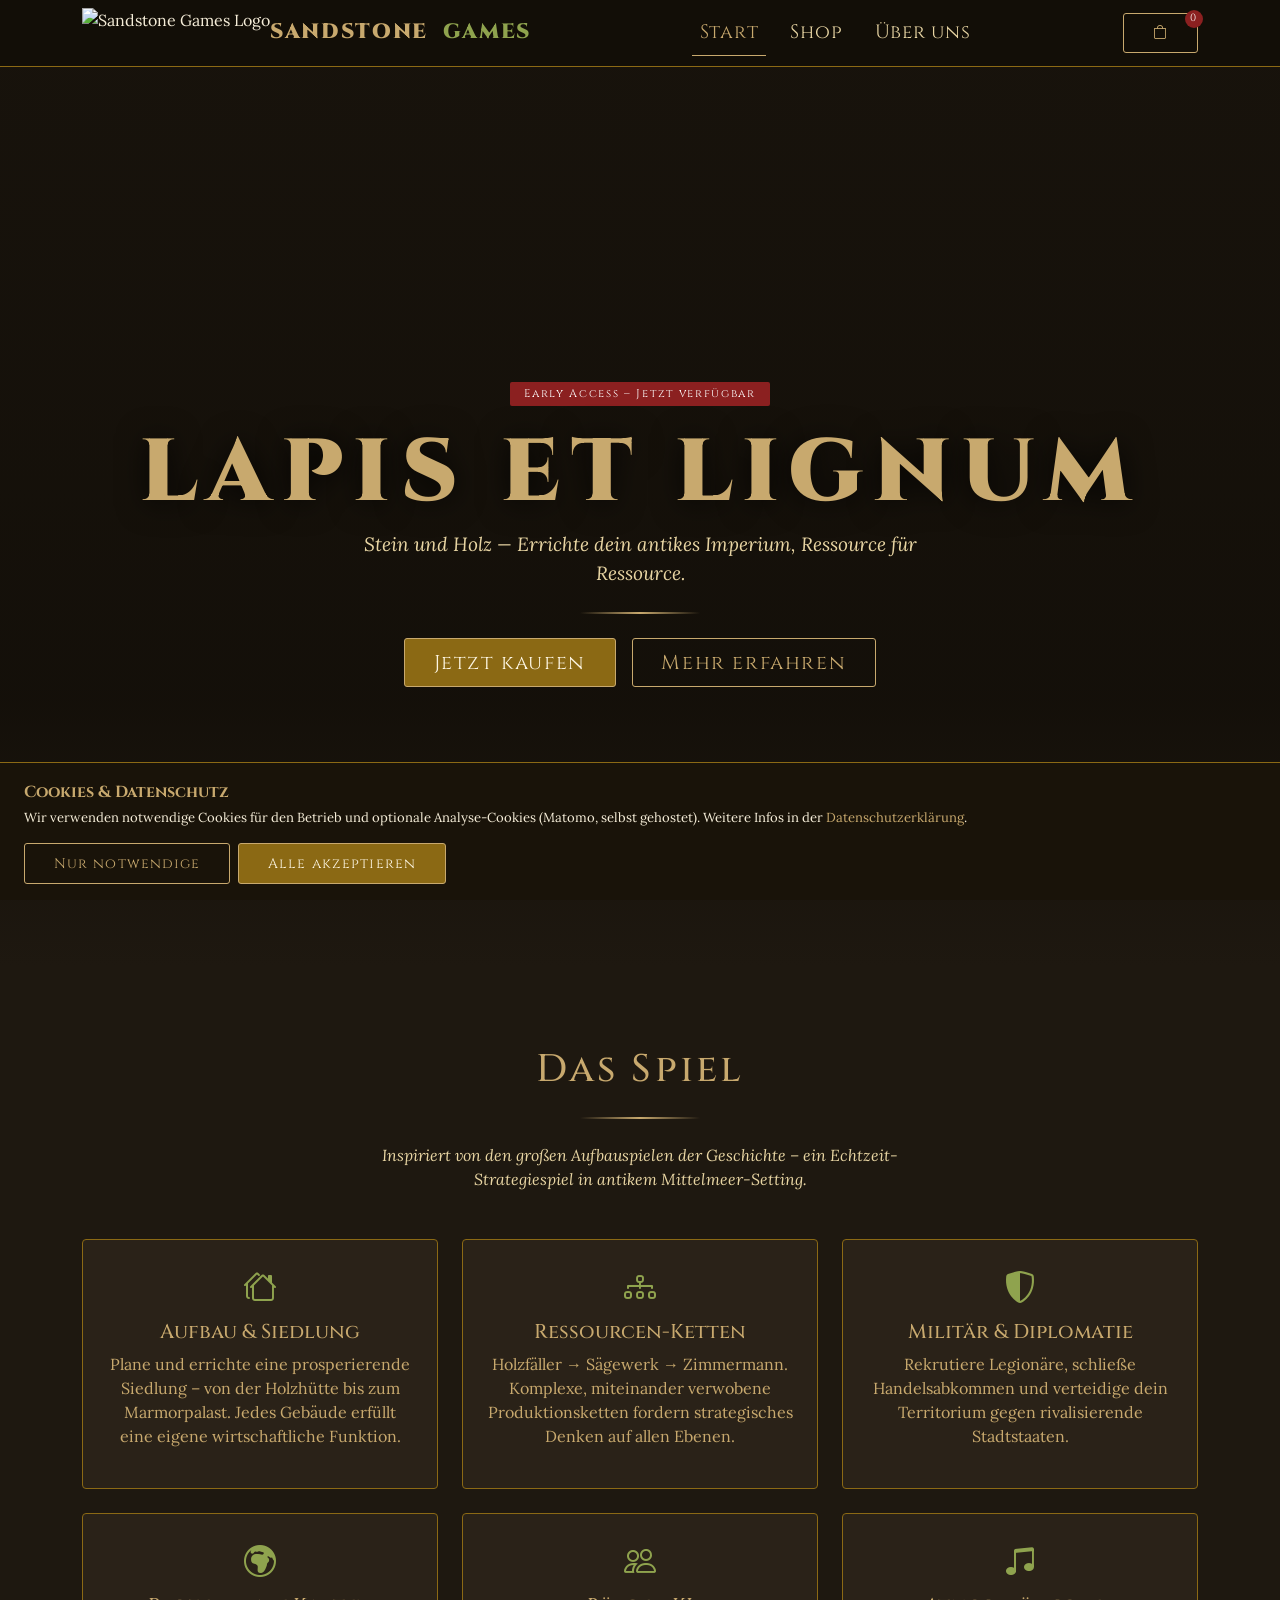
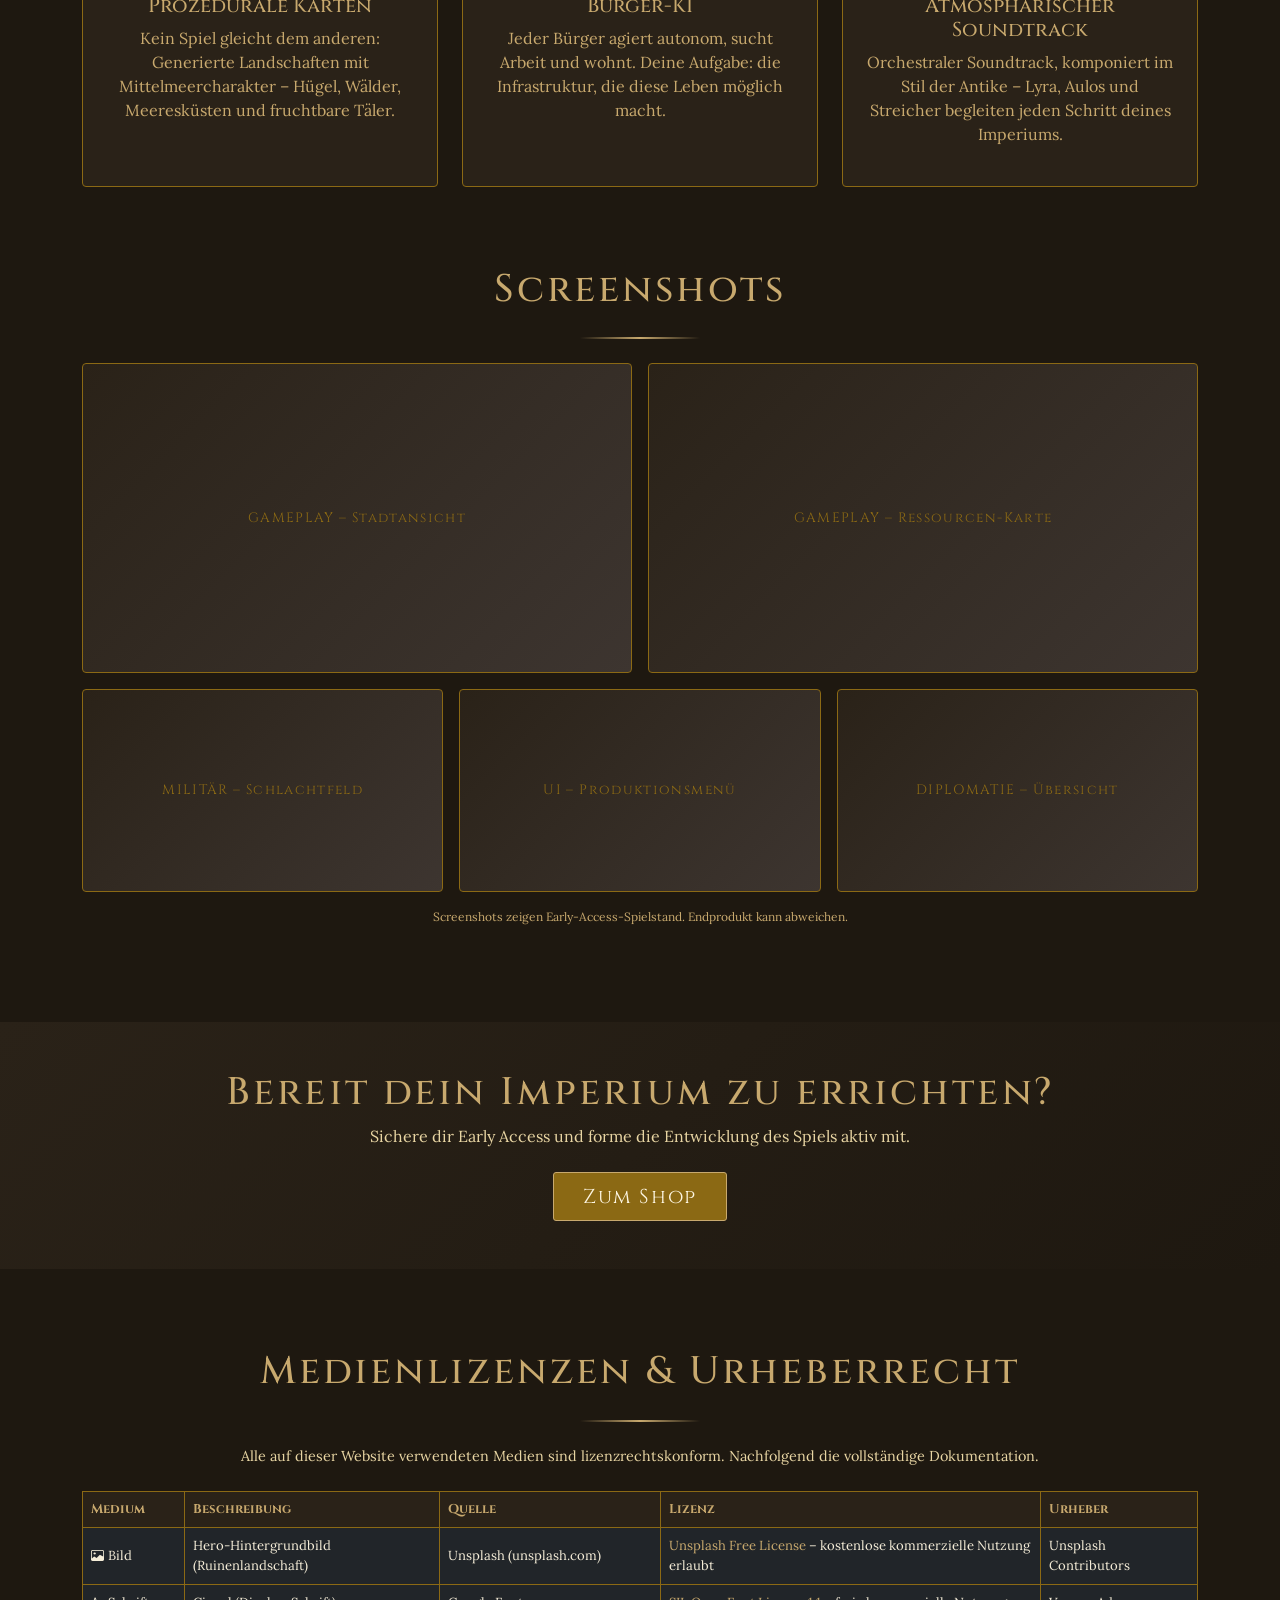
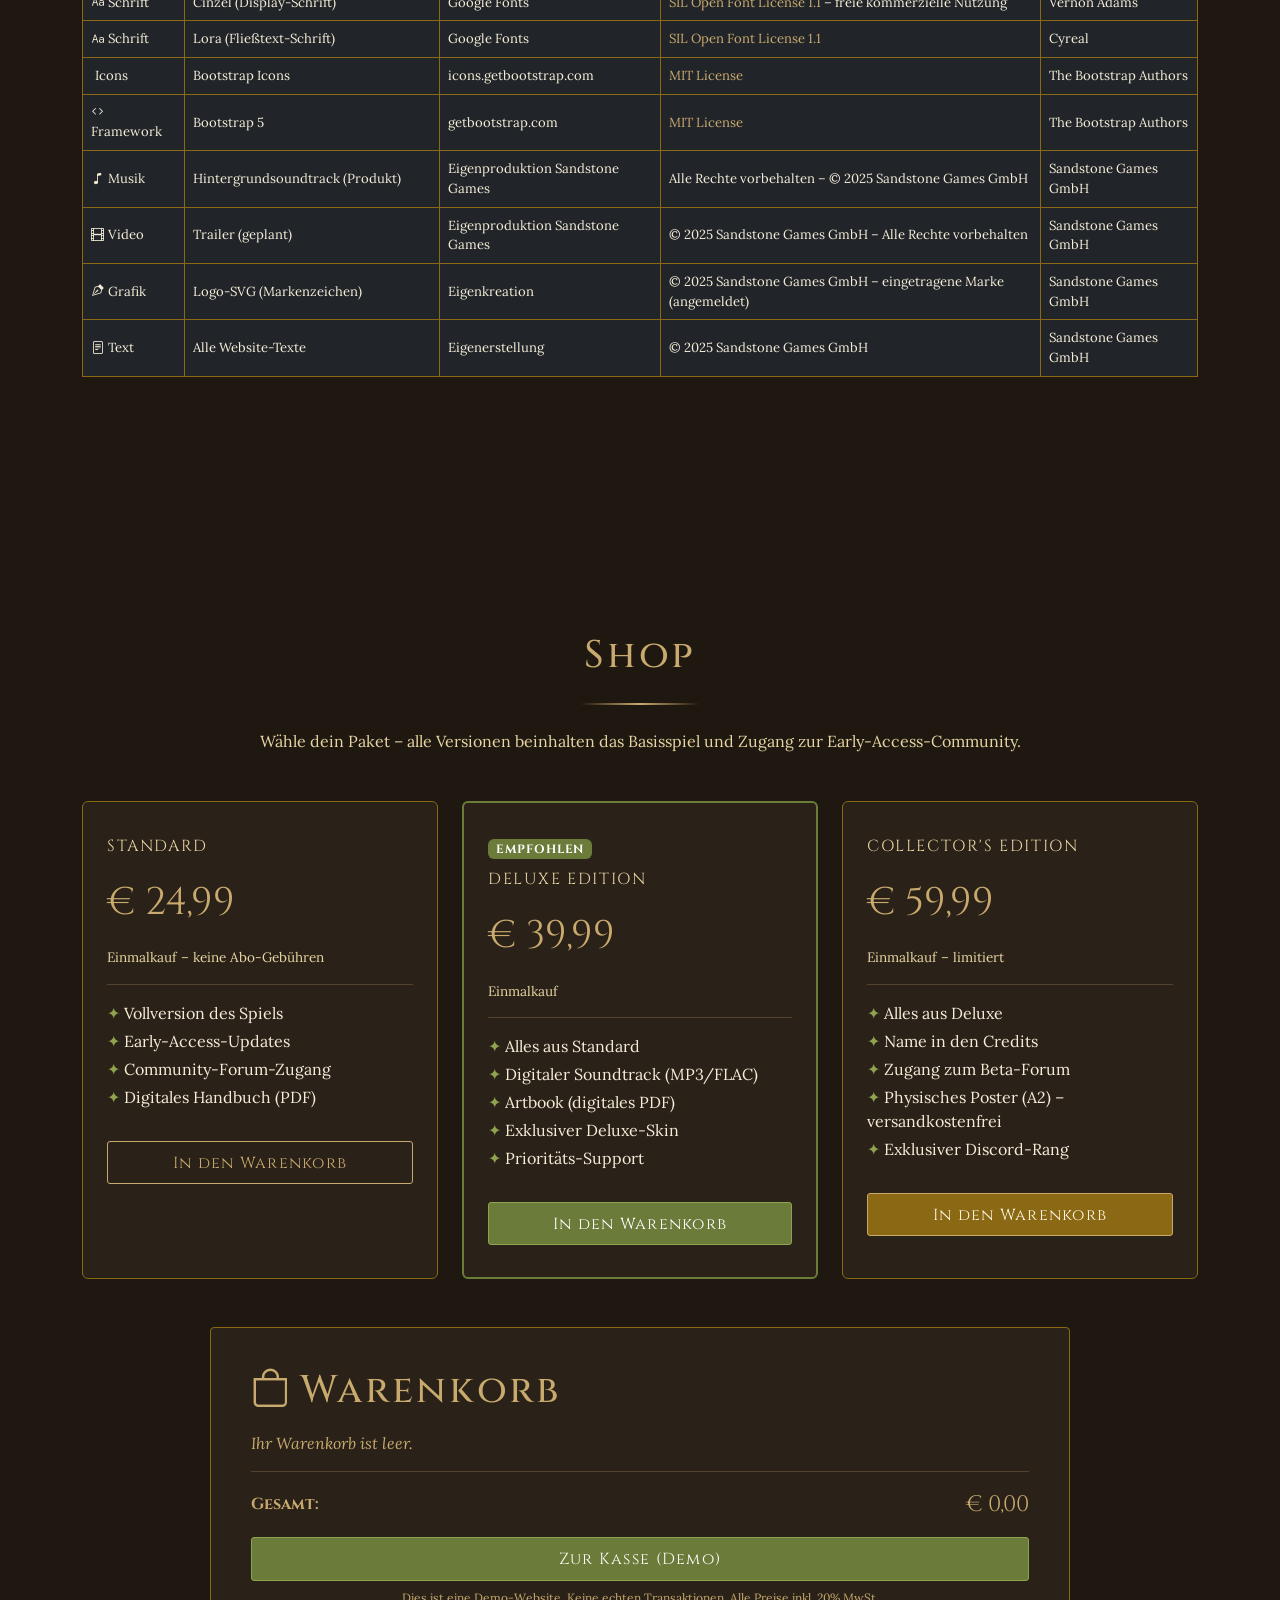
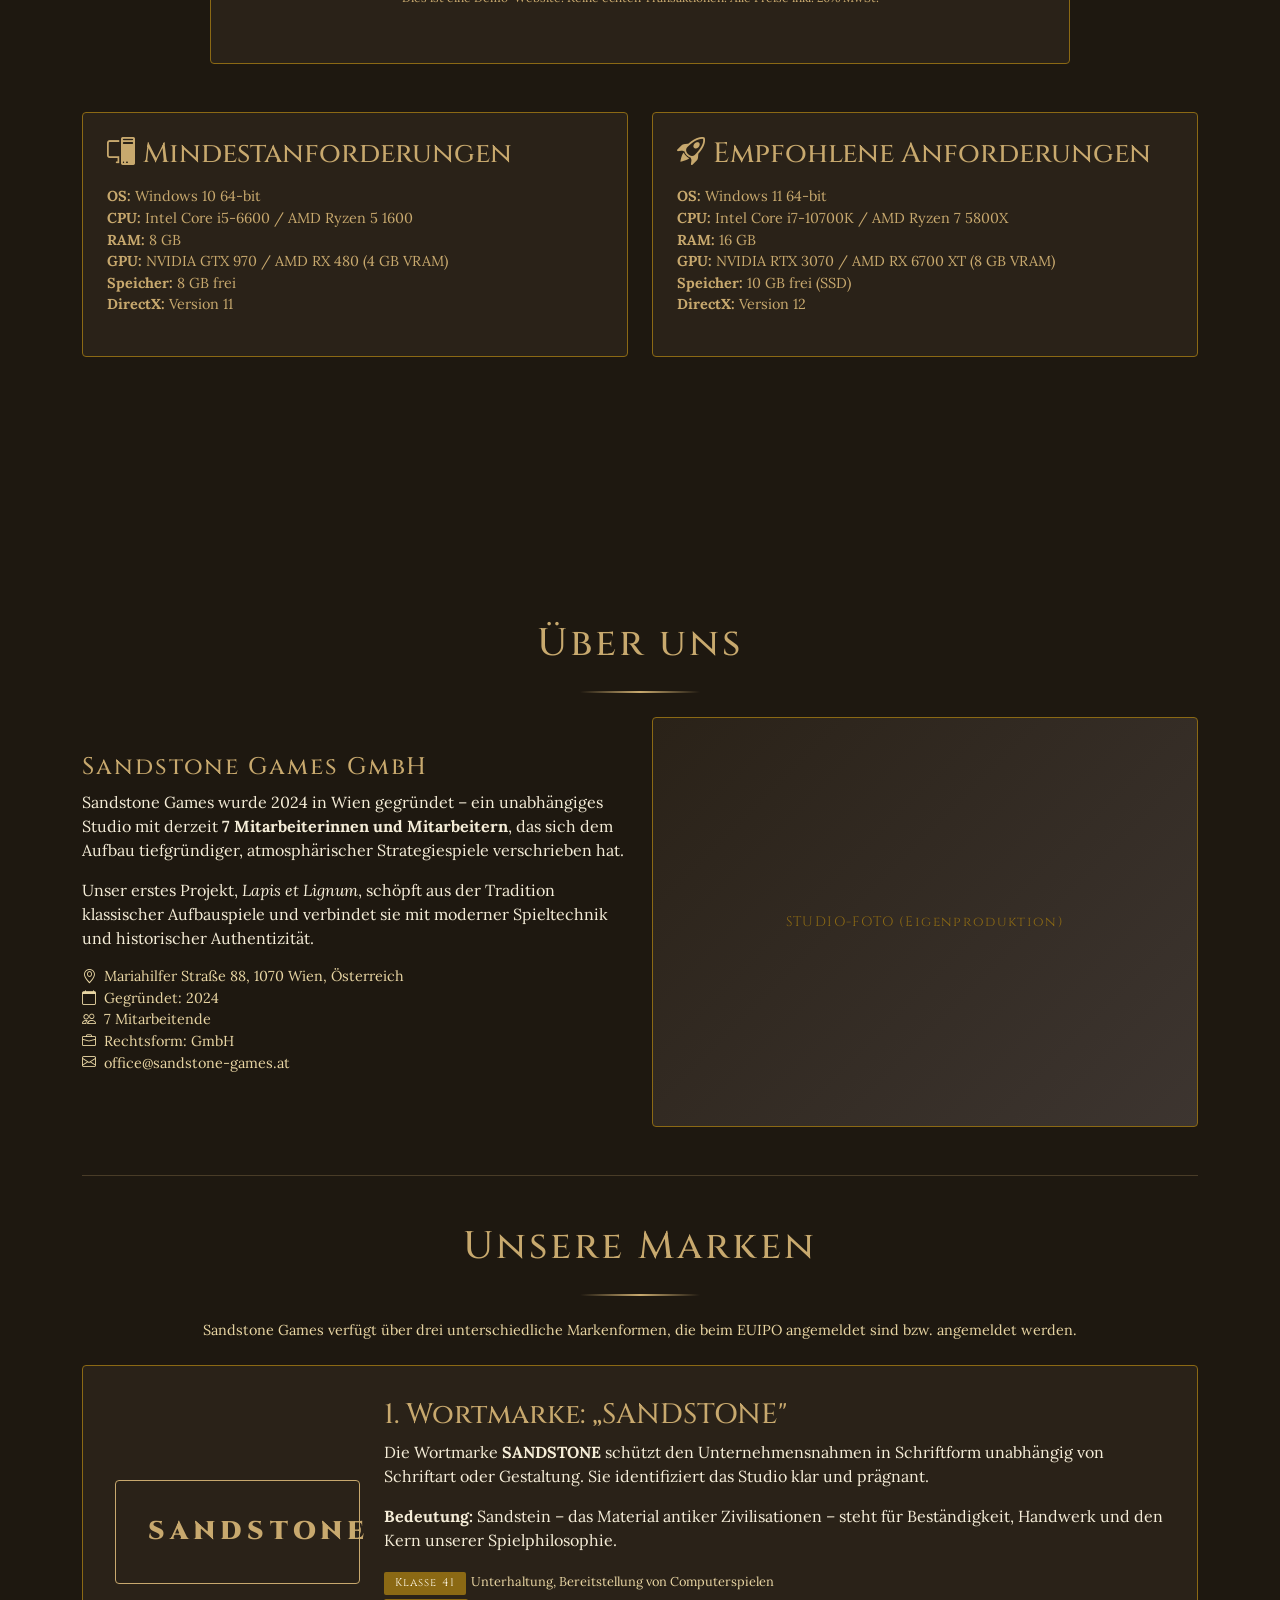
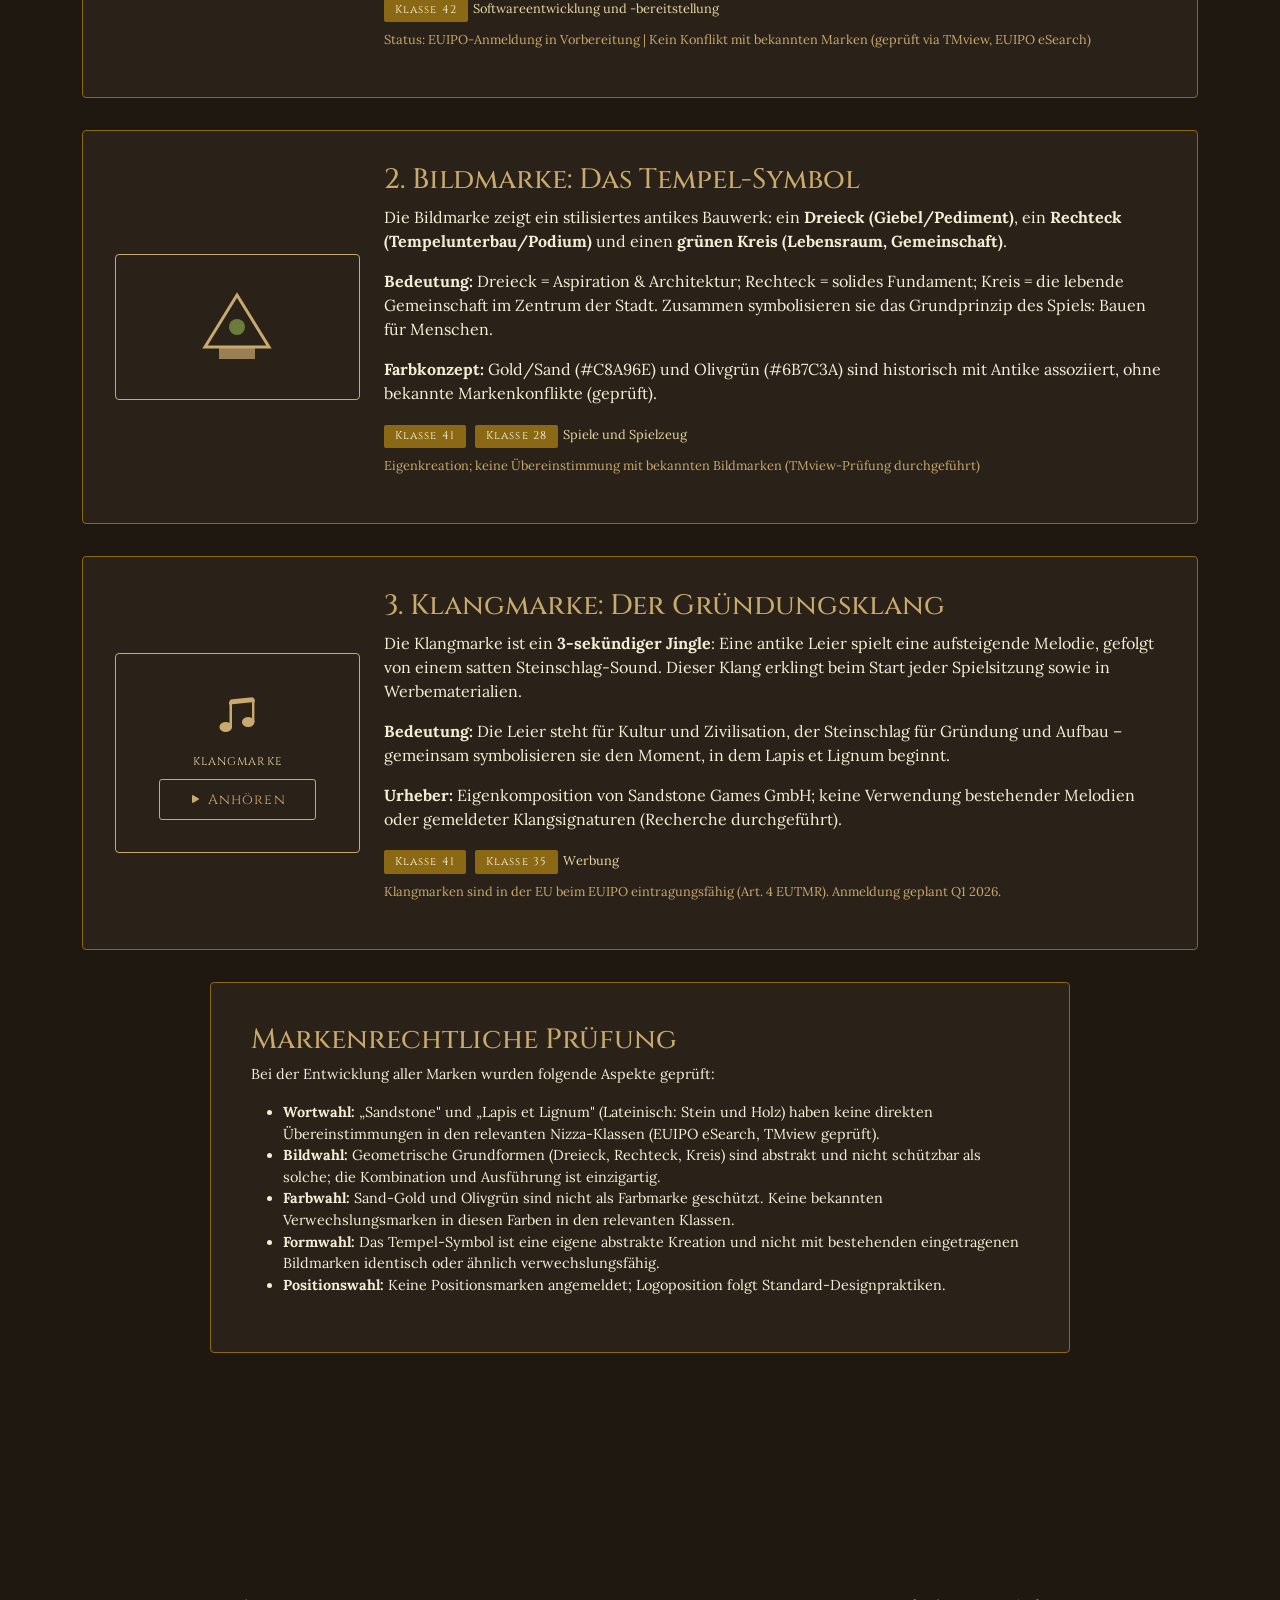
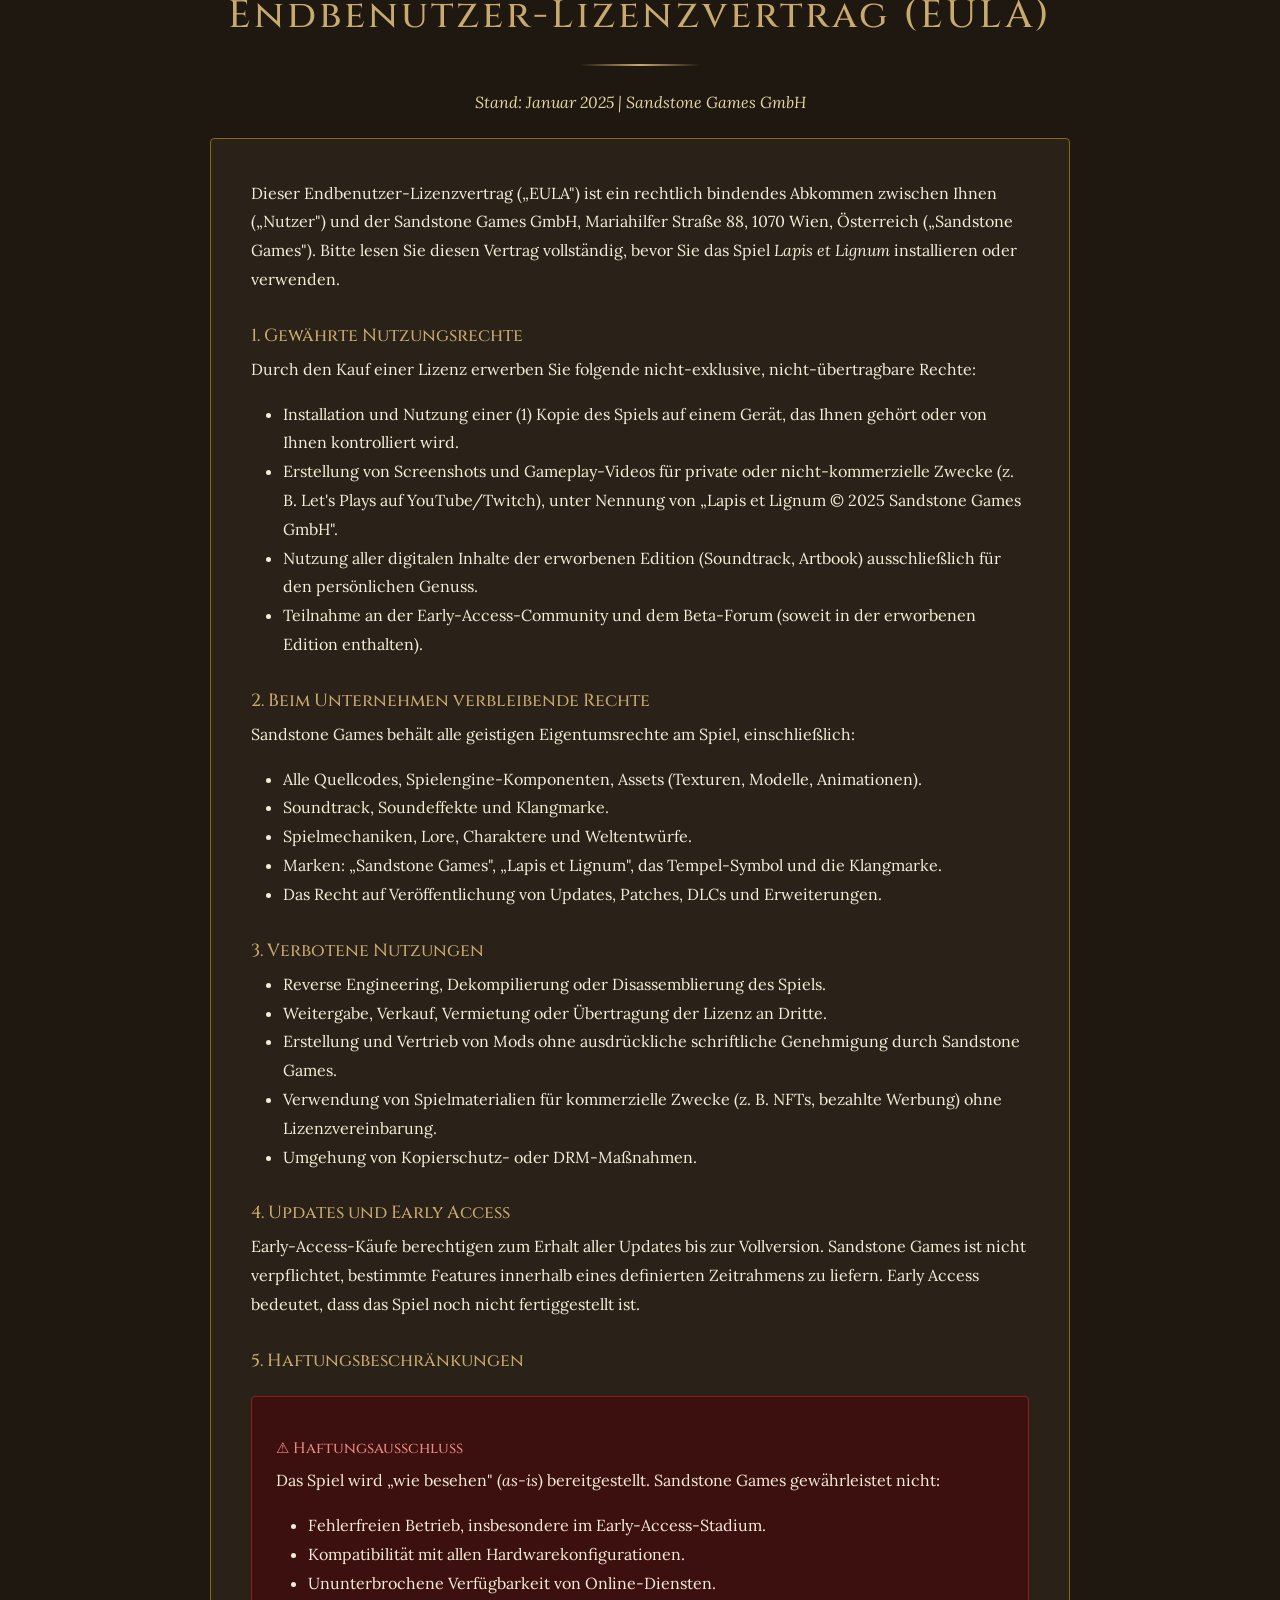
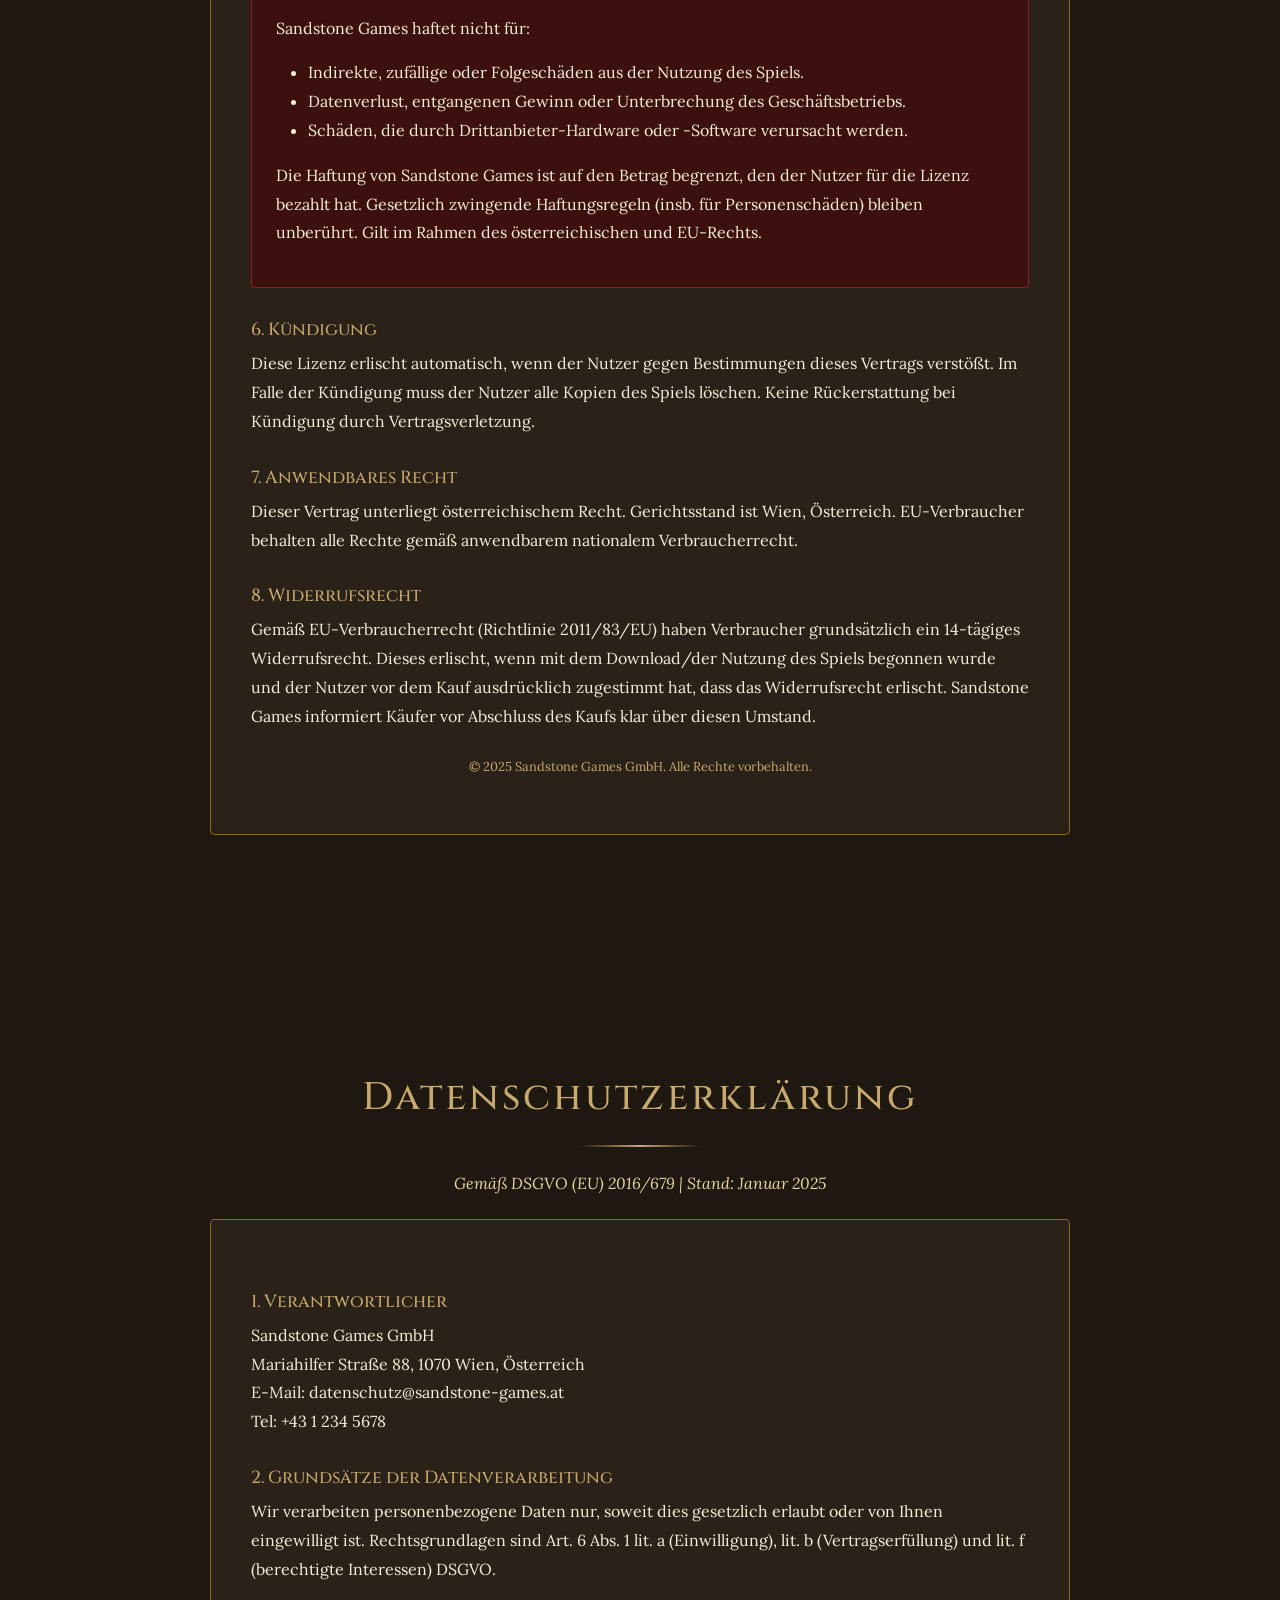
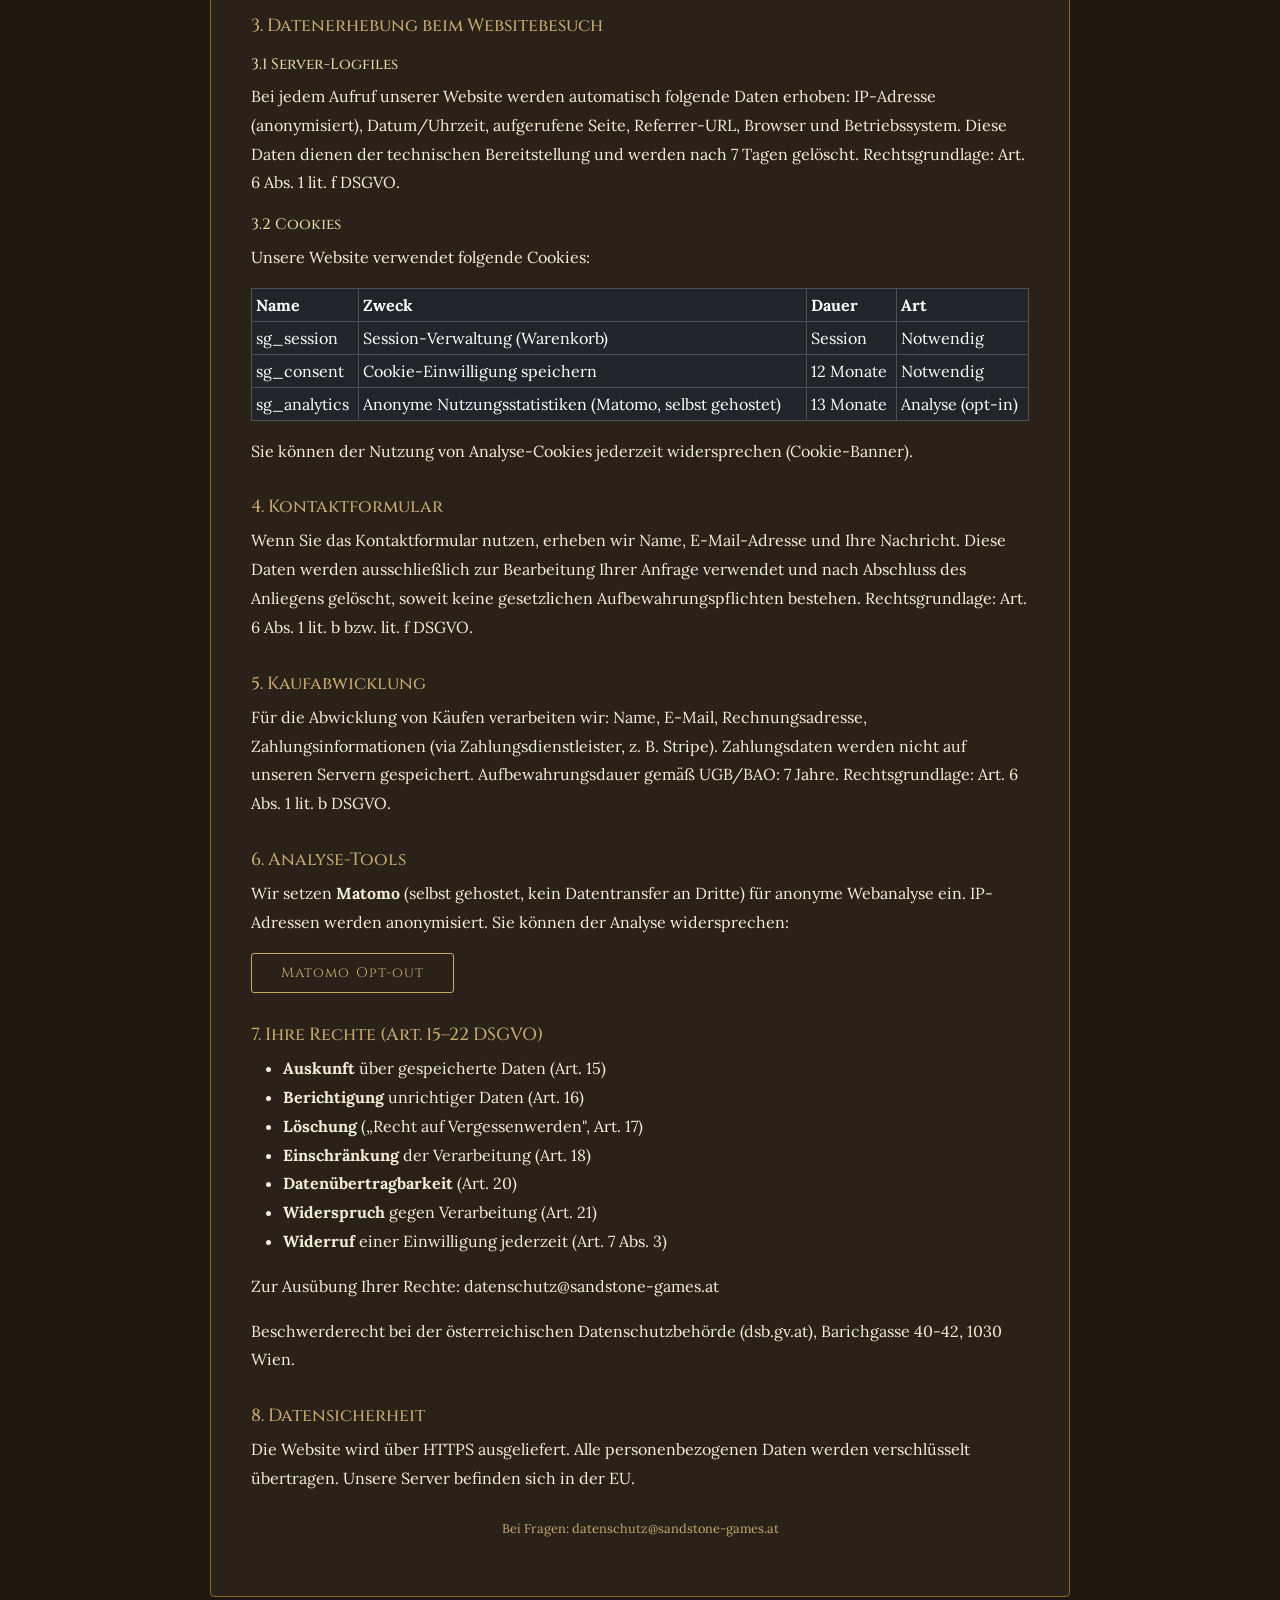
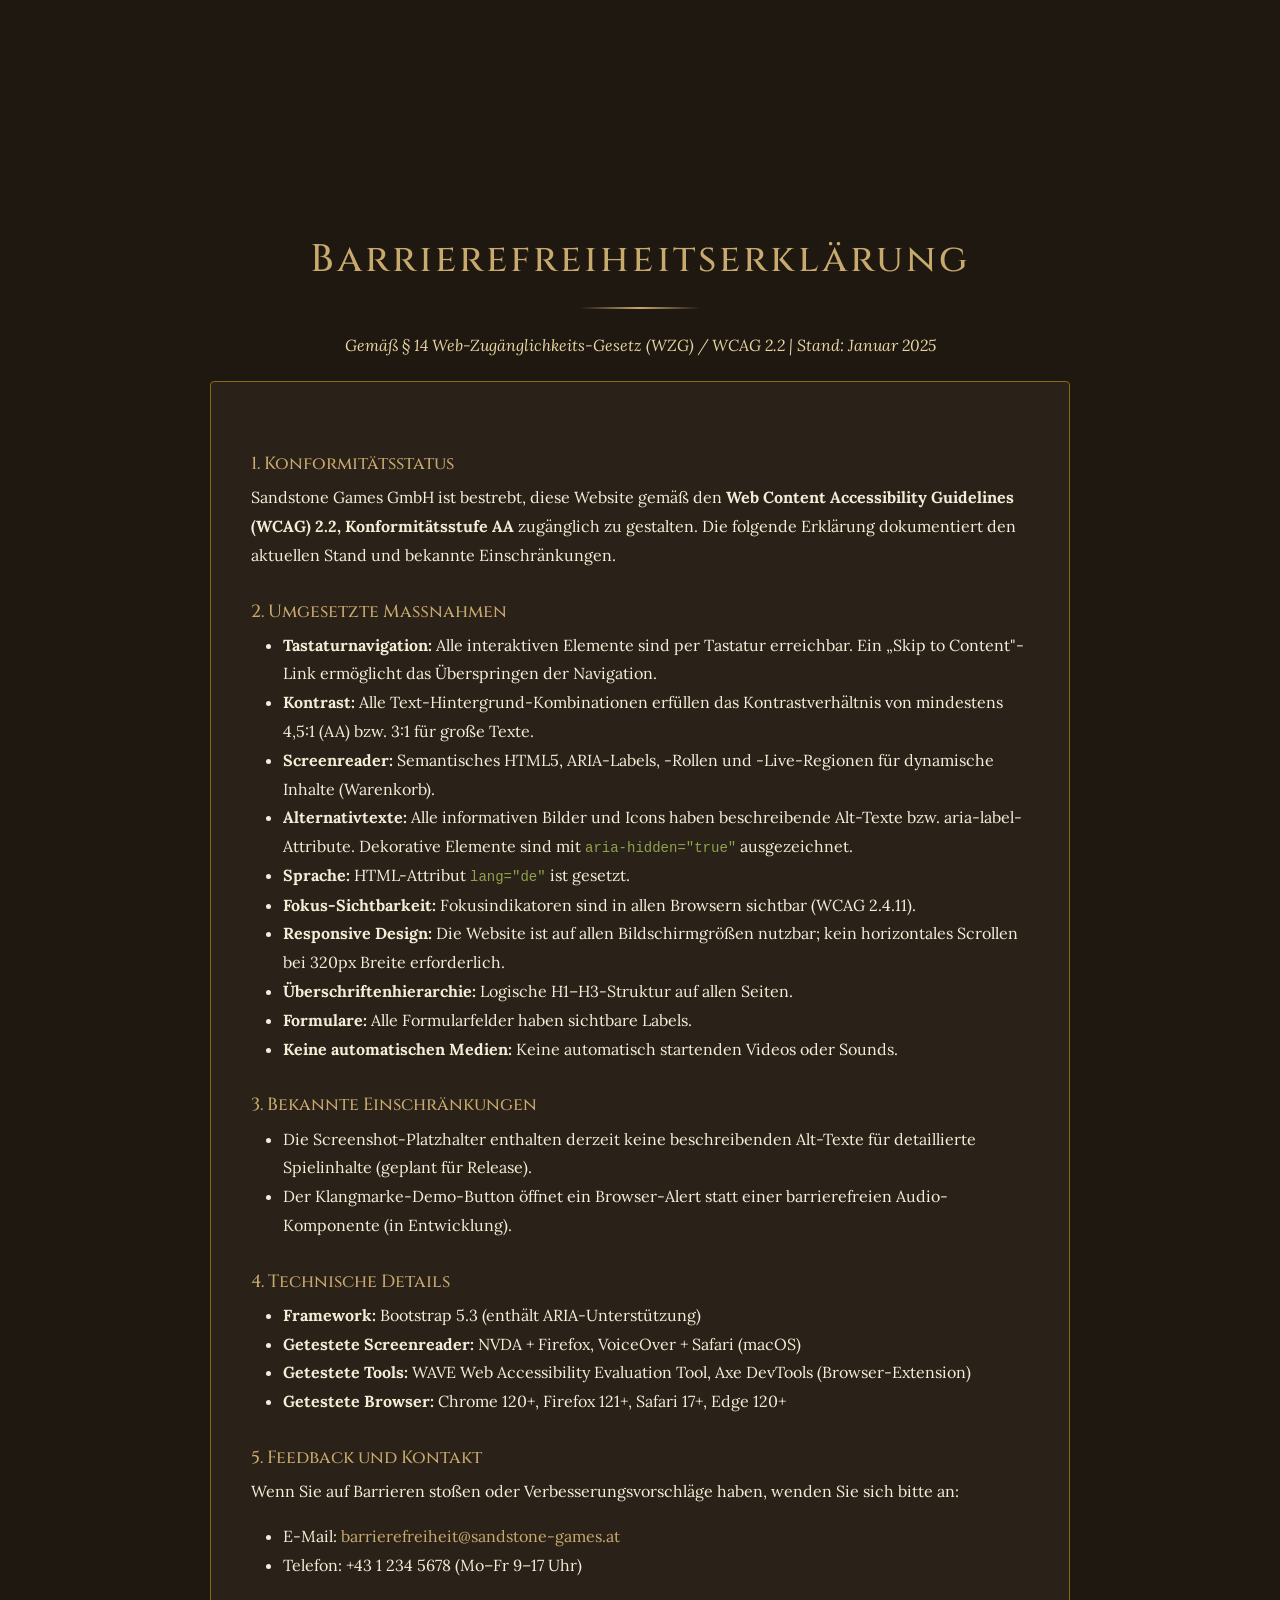
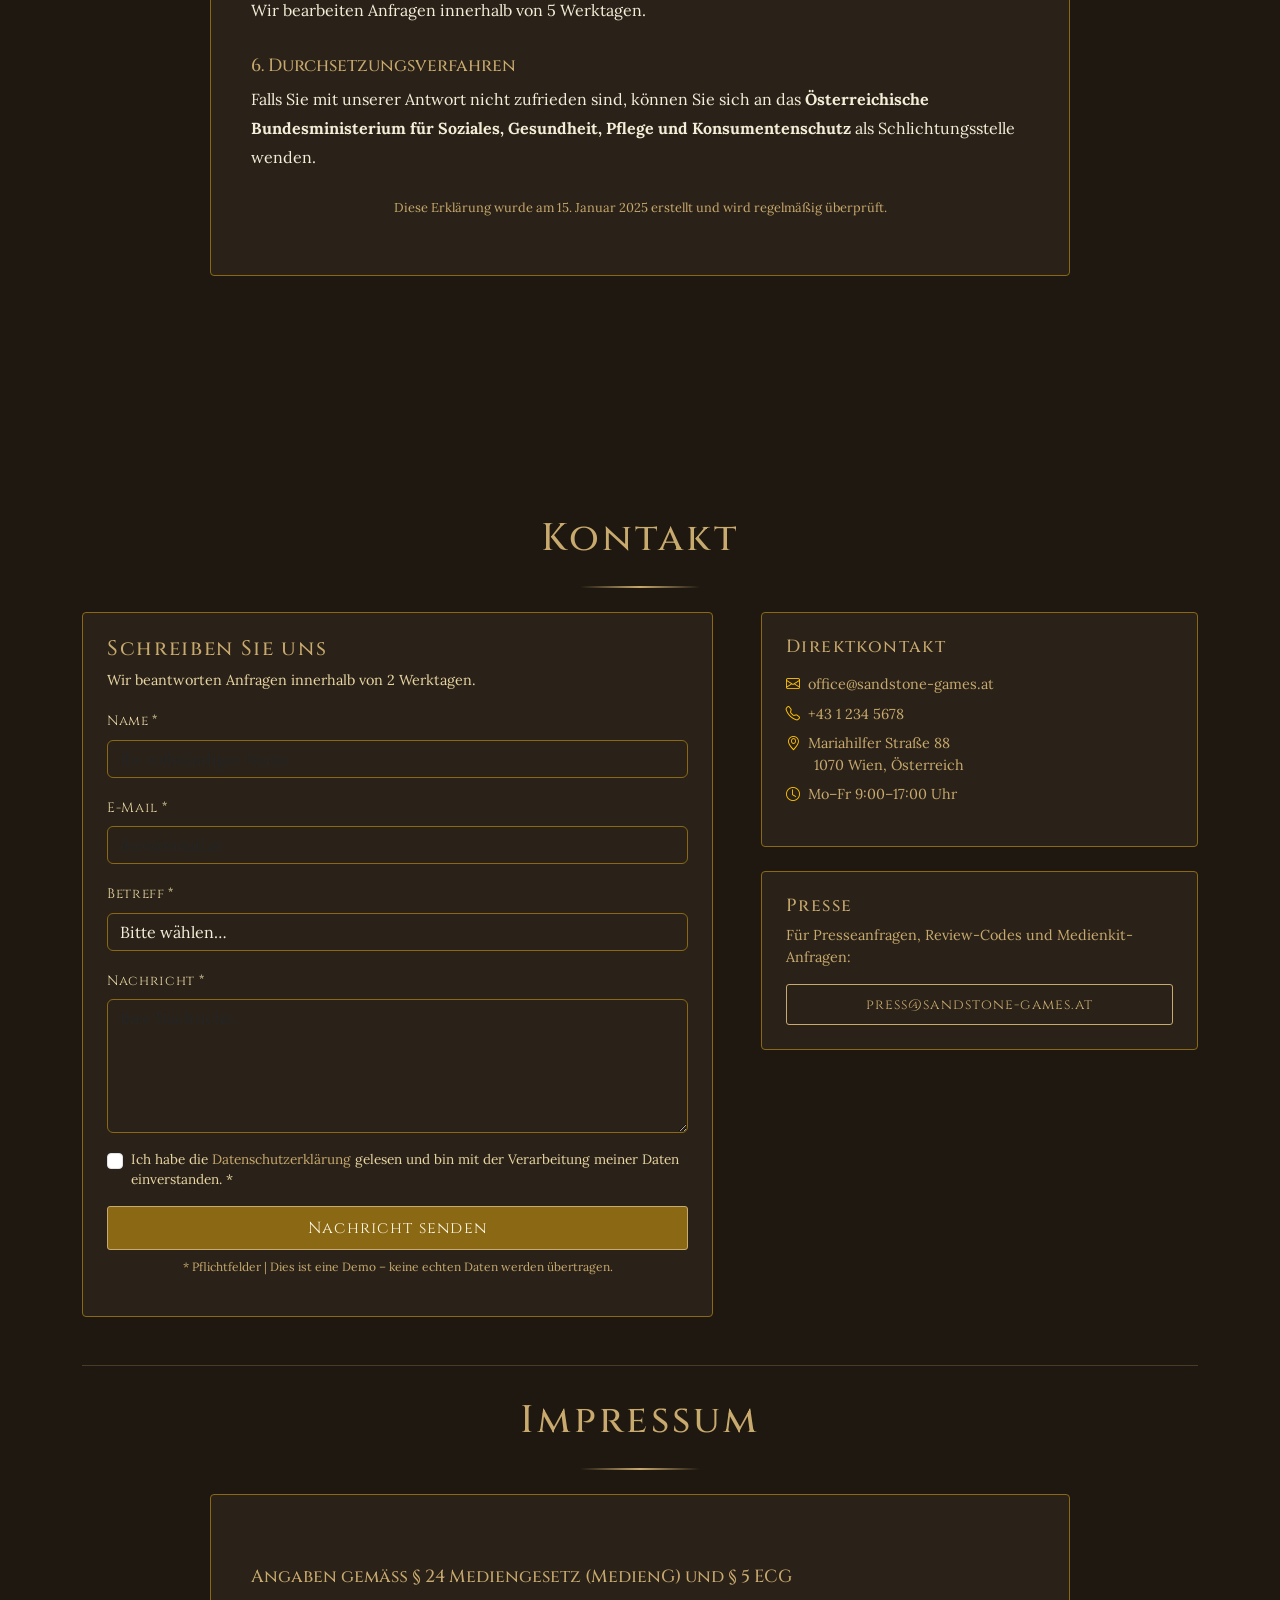
==== commit 443f6505: "privacy policy done" ====
--- a/src/index.html
+++ b/src/index.html
@@ -26,13 +26,12 @@
 <nav class="navbar navbar-expand-lg sticky-top" role="navigation" aria-label="Hauptnavigation">
   <div class="container">
     <!-- Brand / Logo -->
+     <img src="../logo.svg" height="50" aria-hidden="true" alt="Sandstone Games Logo"></a>
     <a class="navbar-brand d-flex align-items-center gap-2" href="#" onclick="showPage('home')" aria-label="Sandstone Games – Startseite">
       <!-- Inline SVG logo mark (Wortbildmarke) -->
-      <svg class="brand-logo-svg" viewBox="0 0 48 48" fill="none" xmlns="http://www.w3.org/2000/svg" aria-hidden="true" role="img">
-        <polygon points="24,4 44,36 4,36" fill="none" stroke="#c8a96e" stroke-width="2.5"/>
-        <rect x="14" y="36" width="20" height="8" fill="#c8a96e" opacity=".7"/>
-        <circle cx="24" cy="24" r="5" fill="#6b7c3a"/>
-      </svg>
+      <!--svg class="brand-logo-svg" viewBox="0 0 48 48" xmlns="http://www.w3.org/2000/svg" aria-hidden="true" role="img">
+      </svg-->
+      
       SANDSTONE<span>&nbsp;GAMES</span>
     </a>
 
--- a/src/style.css
+++ b/src/style.css
@@ -0,0 +1,286 @@
+:root {
+      --sand:    #c8a96e;
+      --sand-lt: #e8d5a3;
+      --sand-dk: #8b6914;
+      --stone:   #3d3530;
+      --stone-lt:#5c4e47;
+      --parch:   #f5edd8;
+      --olive:   #6b7c3a;
+      --olive-lt:#8fa34e;
+      --red-acc: #8b2020;
+      --cream:   #fdf6e3;
+      --dark-bg: #1e1810;
+      --dark-card:#2a2218;
+    }
+
+    /* ── Global ── */
+    body {
+      font-family: 'Lora', Georgia, serif;
+      background: var(--dark-bg);
+      color: var(--parch);
+      scroll-behavior: smooth;
+    }
+    h1,h2,h3,h4,h5,h6 { font-family: 'Cinzel', serif; }
+    a { color: var(--sand); text-decoration: none; }
+    a:hover { color: var(--sand-lt); }
+
+    /* ── Navbar ── */
+    .navbar {
+      background: rgba(18,14,8,.95);
+      border-bottom: 1px solid var(--sand-dk);
+      backdrop-filter: blur(6px);
+    }
+    .navbar-brand {
+      font-family: 'Cinzel', serif;
+      font-weight: 900;
+      font-size: 1.3rem;
+      color: var(--sand) !important;
+      letter-spacing: .08em;
+    }
+    .navbar-brand span { color: var(--olive-lt); }
+    .nav-link { color: var(--sand-lt) !important; font-family: 'Cinzel', serif; font-size: 1.2rem;
+  letter-spacing: 0.04em;  
+  padding: 0.5rem 2rem; }
+    .nav-link:hover, .nav-link.active-nav { color: var(--sand) !important; }
+    .nav-link.active-nav { border-bottom: 1px solid var(--sand); }
+
+    /* ── Hero ── */
+    .hero {
+      min-height: 100vh;
+      background:
+        linear-gradient(to bottom, rgba(18,14,8,.55) 0%, rgba(18,14,8,.85) 70%, var(--dark-bg) 100%),
+        url('https://images.unsplash.com/photo-1558618666-fcd25c85cd64?w=1600&q=80') center/cover no-repeat;
+      display: flex; align-items: center; justify-content: center;
+      text-align: center; padding: 6rem 1rem 4rem;
+    }
+    .hero-title {
+      font-family: 'Cinzel', serif;
+      font-size: clamp(2.8rem, 7vw, 5.5rem);
+      font-weight: 900;
+      color: var(--sand);
+      text-shadow: 0 2px 30px rgba(0,0,0,.8);
+      letter-spacing: .12em;
+      line-height: 1.1;
+    }
+    .hero-subtitle {
+      font-family: 'Lora', serif;
+      font-style: italic;
+      color: var(--sand-lt);
+      font-size: 1.2rem;
+      max-width: 560px; margin: 0 auto;
+    }
+    .hero-badge {
+      display: inline-block;
+      background: var(--red-acc);
+      color: #fff;
+      font-family: 'Cinzel', serif;
+      font-size: .7rem;
+      letter-spacing: .15em;
+      padding: .25rem .9rem;
+      border-radius: 2px;
+      margin-bottom: 1.2rem;
+    }
+
+    /* ── Divider ── */
+    .divider {
+      width: 120px; height: 2px;
+      background: linear-gradient(to right, transparent, var(--sand), transparent);
+      margin: 1.5rem auto;
+    }
+
+    /* ── Cards ── */
+    .card-stone {
+      background: var(--dark-card);
+      border: 1px solid var(--sand-dk);
+      border-radius: 4px;
+      color: var(--sand);
+    }
+    .card-stone .card-title { color: var(--sand); font-family: 'Cinzel', serif; }
+
+    /* ── Price Cards ── */
+    .price-card {
+      background: var(--dark-card);
+      border: 1px solid var(--sand-dk);
+      border-radius: 6px;
+      padding: 2rem 1.5rem;
+      transition: transform .2s, border-color .2s;
+      height: 100%;
+    }
+    .price-card:hover { transform: translateY(-4px); border-color: var(--sand); }
+    .price-card.featured { border-color: var(--olive); border-width: 2px; }
+    .price-card .price { font-family: 'Cinzel', serif; font-size: 2.4rem; color: var(--sand); }
+    .price-card .tier { font-family: 'Cinzel', serif; font-size: 1rem; letter-spacing:.1em; color: var(--sand-lt); }
+    .price-card ul { list-style: none; padding: 0; }
+    .price-card ul li::before { content:'✦ '; color: var(--olive-lt); }
+
+    /* ── Buttons ── */
+    .btn-sand {
+      background: var(--sand-dk);
+      color: var(--cream);
+      font-family: 'Cinzel', serif;
+      letter-spacing: .08em;
+      border: 1px solid var(--sand);
+      border-radius: 3px;
+      padding: .55rem 1.8rem;
+    }
+    .btn-sand:hover { background: var(--sand); color: var(--stone); }
+    .btn-olive {
+      background: var(--olive);
+      color: white;
+      font-family: 'Cinzel', serif;
+      letter-spacing: .08em;
+      border: 1px solid var(--olive-lt);
+      border-radius: 3px;
+      padding: .55rem 1.8rem;
+    }
+    .btn-olive:hover { background: var(--olive-lt); color: var(--stone); }
+    .btn-outline-sand {
+      background: transparent;
+      color: var(--sand);
+      font-family: 'Cinzel', serif;
+      letter-spacing: .08em;
+      border: 1px solid var(--sand);
+      border-radius: 3px;
+      padding: .55rem 1.8rem;
+    }
+    .btn-outline-sand:hover { background: var(--sand); color: var(--stone); }
+
+    /* ── Section ── */
+    .section-title {
+      font-family: 'Cinzel', serif;
+      color: var(--sand);
+      font-size: clamp(1.6rem, 3.5vw, 2.4rem);
+      letter-spacing: .08em;
+    }
+    section { padding: 5rem 0; }
+
+    /* ── Feature icons ── */
+    .feature-icon {
+      font-size: 2rem;
+      color: var(--olive-lt);
+      margin-bottom: .5rem;
+      display: block;
+    }
+
+    /* ── Screenshots placeholder ── */
+    .screenshot-placeholder {
+      background: linear-gradient(135deg, #2a2218 0%, #3d3530 100%);
+      border: 1px solid var(--sand-dk);
+      border-radius: 4px;
+      aspect-ratio: 16/9;
+      display: flex; align-items: center; justify-content: center;
+      color: var(--sand-dk);
+      font-family: 'Cinzel', serif;
+      font-size: .85rem;
+      letter-spacing: .1em;
+    }
+
+    /* ── Logo mark (SVG-based) ── */
+    .brand-logo-svg { width: 48px; height: 48px; }
+
+    /* ── Footer ── */
+    footer {
+      background: #100d07;
+      border-top: 1px solid var(--sand-dk);
+      color: #a0906a;
+      font-size: .82rem;
+    }
+    footer a { color: #a0906a; }
+    footer a:hover { color: var(--sand); }
+
+    /* ── Legal pages ── */
+    .legal-content h3 { font-family: 'Cinzel', serif; color: var(--sand); font-size: 1.1rem; margin-top: 2rem; }
+    .legal-content h4 { font-family: 'Cinzel', serif; color: var(--sand-lt); font-size: .95rem; margin-top: 1.2rem; }
+    .legal-content p, .legal-content li { color: var(--parch); line-height: 1.8; }
+    .legal-box {
+      background: var(--dark-card);
+      border: 1px solid var(--sand-dk);
+      border-radius: 4px;
+      padding: 2.5rem;
+      max-width: 860px; margin: 0 auto;
+    }
+
+    /* ── About / Marke ── */
+    .brand-block {
+      background: var(--dark-card);
+      border: 1px solid var(--sand-dk);
+      border-radius: 4px;
+      padding: 2rem;
+      margin-bottom: 2rem;
+    }
+    .nizza-badge {
+      display: inline-block;
+      background: var(--sand-dk);
+      color: var(--cream);
+      font-family: 'Cinzel', serif;
+      font-size: .7rem;
+      letter-spacing: .1em;
+      padding: .2rem .7rem;
+      border-radius: 2px;
+      margin-right:.3rem;
+    }
+
+    /* ── Cookie banner ── */
+    #cookie-banner {
+      position: fixed; bottom:0; left:0; right:0;
+      background: rgba(26,20,10,.97);
+      border-top: 1px solid var(--sand-dk);
+      z-index: 9999;
+      padding: 1rem 1.5rem;
+    }
+
+    /* ── Cart indicator ── */
+    .cart-count {
+      background: var(--red-acc);
+      color: #fff;
+      border-radius: 50%;
+      width: 18px; height: 18px;
+      font-size: .65rem;
+      display: inline-flex; align-items: center; justify-content: center;
+      position: absolute; top:-4px; right:-6px;
+    }
+
+    /* ── Toast ── */
+    .toast-container { z-index: 10000; }
+
+    /* ── Accessibility skip link ── */
+    .skip-link {
+      position: absolute;
+      top: -100px; left: 0;
+      background: var(--sand);
+      color: var(--stone);
+      padding: .5rem 1rem;
+      font-family: 'Cinzel', serif;
+      z-index: 99999;
+      transition: top .2s;
+    }
+    .skip-link:focus { top: 0; }
+
+    /* ── Contact form ── */
+    .form-control, .form-select {
+      background: #2a2218;
+      border: 1px solid var(--sand-dk);
+      color: var(--parch);
+    }
+    .form-control:focus, .form-select:focus {
+      background: #2a2218;
+      border-color: var(--sand);
+      color: var(--parch);
+      box-shadow: 0 0 0 .2rem rgba(200,169,110,.2);
+    }
+    .form-label { color: var(--sand-lt); font-family: 'Cinzel', serif; font-size: .85rem; letter-spacing: .05em; }
+
+    /* ── Media credits table ── */
+    .media-table th { font-family: 'Cinzel', serif; color: var(--sand); background: #2a2218; font-size: .8rem; }
+    .media-table td { font-size: .82rem; color: var(--parch); vertical-align: middle; }
+    .media-table { background: var(--dark-card); border-color: var(--sand-dk); }
+
+    /* ── Smooth scrolling ── */
+    html { scroll-behavior: smooth; }
+
+    /* scroll-margin for anchors */
+    [id] { scroll-margin-top: 70px; }
+
+    code {
+      color: var(--olive-lt);
+    }
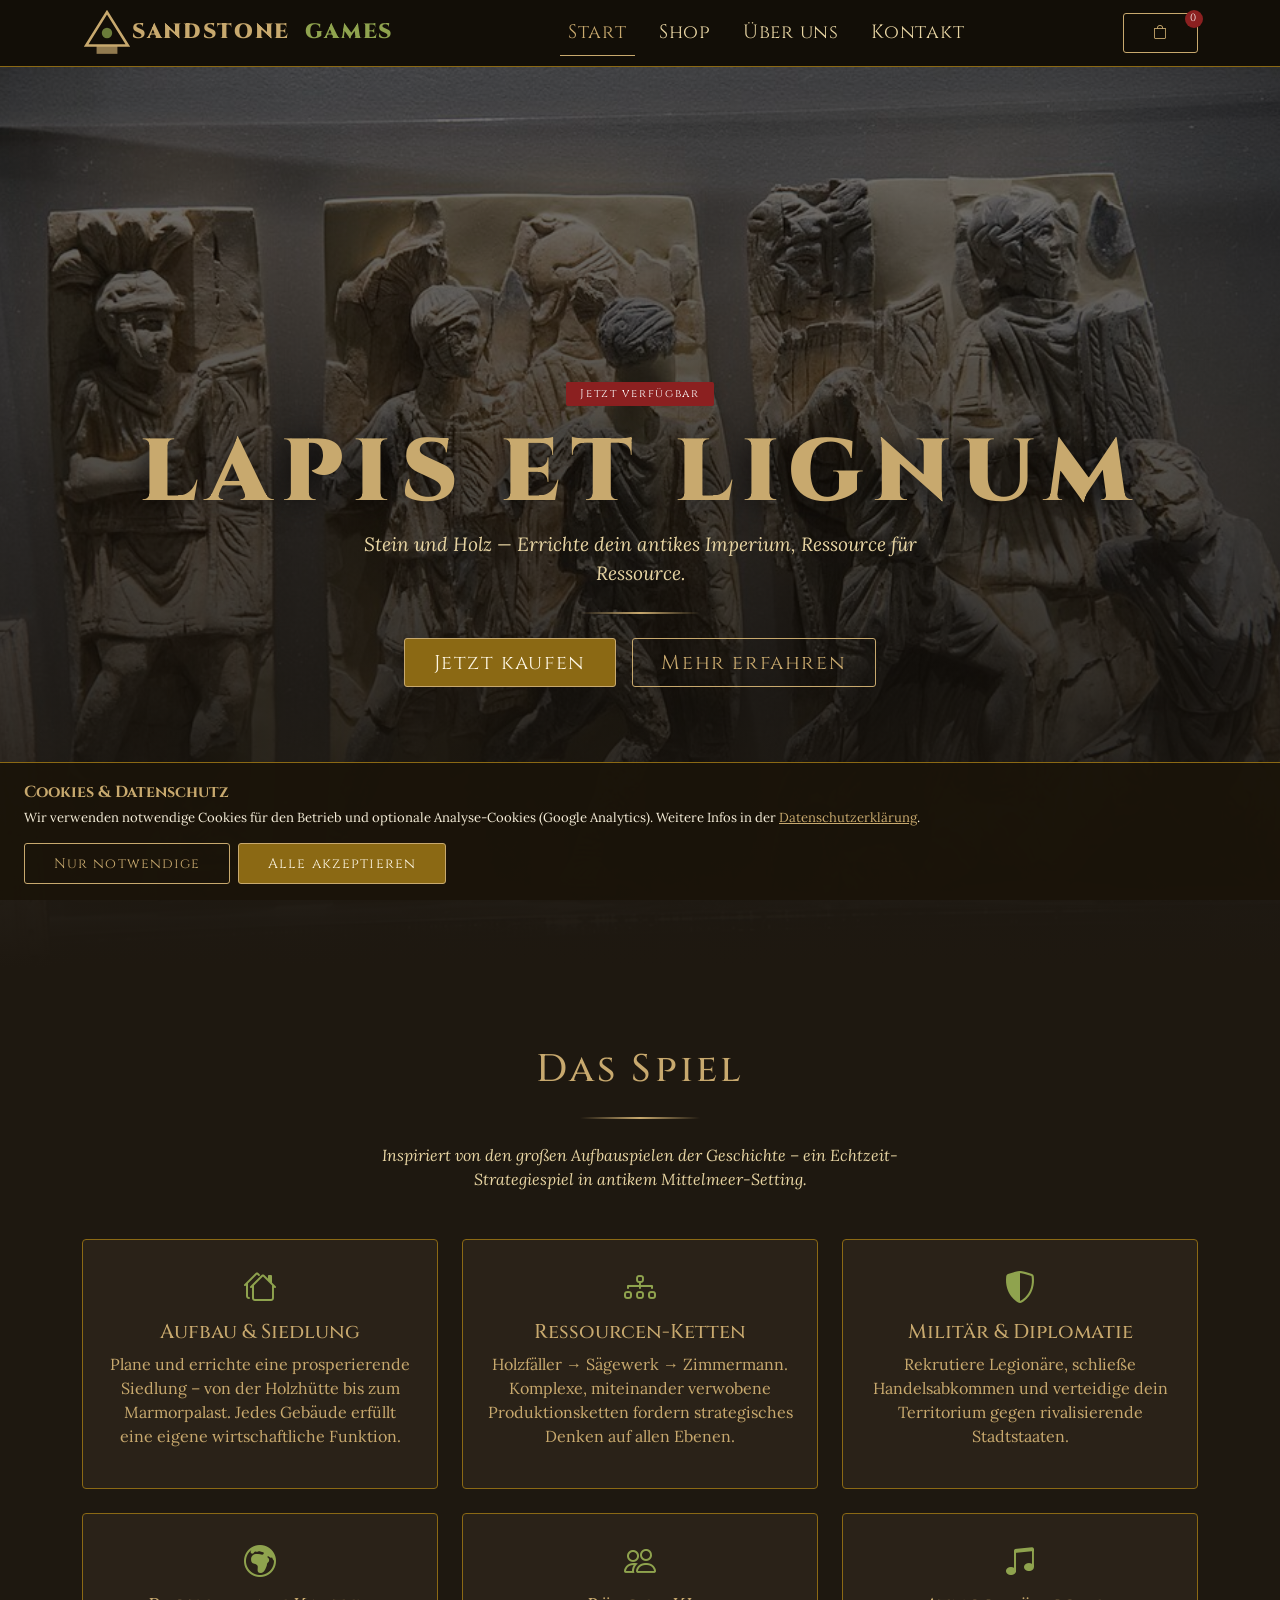
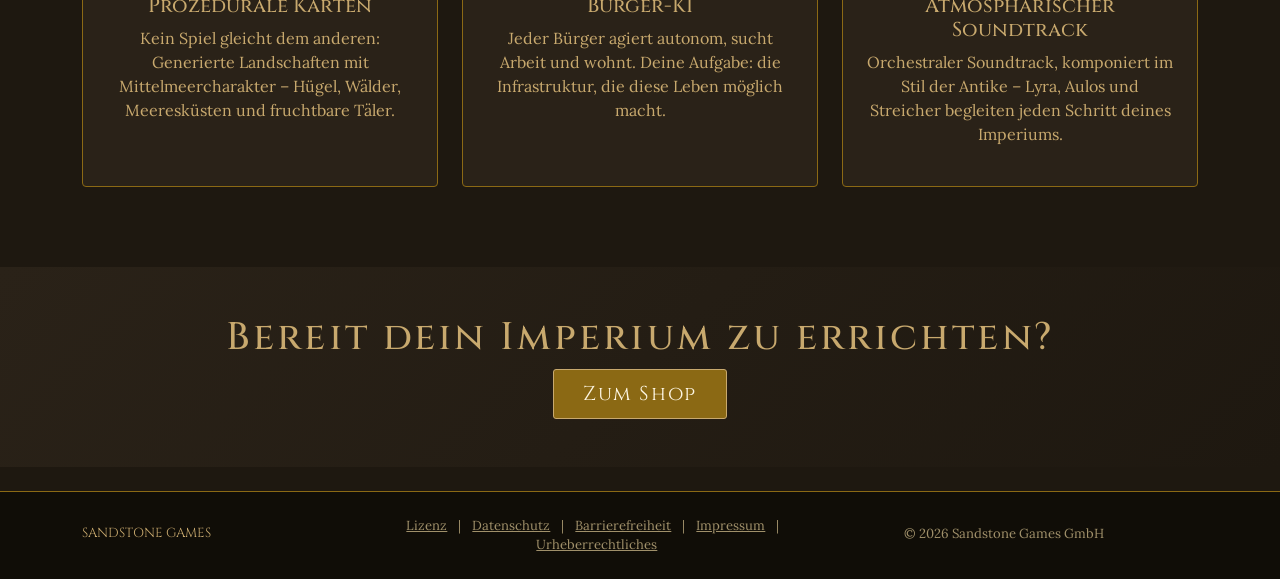
==== commit 7d6183d0: "alles mit axe Devtools auf Barrierefreiheit überprüft" ====
--- a/src/index.html
+++ b/src/index.html
@@ -27,7 +27,7 @@
   <div class="container">
     <!-- Brand / Logo -->
      <img src="../logo.svg" height="50" aria-hidden="true" alt="Sandstone Games Logo"></a>
-    <a class="navbar-brand d-flex align-items-center gap-2" href="#" onclick="showPage('home')" aria-label="Sandstone Games – Startseite">
+    <a class="navbar-brand d-flex align-items-center gap-2" href="#" aria-label="Sandstone Games – Startseite">
       <!-- Inline SVG logo mark (Wortbildmarke) -->
       <!--svg class="brand-logo-svg" viewBox="0 0 48 48" xmlns="http://www.w3.org/2000/svg" aria-hidden="true" role="img">
       </svg-->
@@ -45,13 +45,14 @@
         <li class="nav-item"><a class="nav-link active-nav" href="#" id="nav-home">Start</a></li>
         <li class="nav-item"><a class="nav-link" href="pages/shop.html" id="nav-shop">Shop</a></li>
         <li class="nav-item"><a class="nav-link" href="pages/about.html" id="nav-about">Über uns</a></li>
+        <li class="nav-item"><a class="nav-link" href="pages/contact.html" id="nav-contact">Kontakt</a></li>
       </ul>
       <!-- Cart -->
       <div class="d-flex align-items-center gap-3 mt-2 mt-lg-0">
-        <button class="btn btn-sm btn-outline-sand position-relative" onclick="showPage('shop')" aria-label="Warenkorb anzeigen">
+        <a class="btn btn-sm btn-outline-sand position-relative" href="pages/shop.html" aria-label="Warenkorb anzeigen">
           <i class="bi bi-bag"></i>
           <span class="cart-count" id="cart-count" aria-live="polite">0</span>
-        </button>
+        </a>
       </div>
     </div>
   </div>
@@ -64,9 +65,9 @@
 <div id="page-home" class="page active">
 
   <!-- Hero -->
-  <header class="hero" role="banner">
+  <header class="hero">
     <div>
-      <span class="hero-badge">Early Access – Jetzt verfügbar</span>
+      <span class="hero-badge">Jetzt verfügbar</span>
       <h1 class="hero-title">LAPIS ET LIGNUM</h1>
       <p class="hero-subtitle">Stein und Holz — Errichte dein antikes Imperium, Ressource für Ressource.</p>
       <div class="divider"></div>
@@ -132,7 +133,7 @@
     </div>
   </section>
 
-  <!-- Screenshots -->
+  <!-- Screenshots >
   <section aria-labelledby="screenshots-title" style="padding-top:0;">
     <div class="container">
       <h2 class="section-title text-center" id="screenshots-title">Screenshots</h2>
@@ -146,749 +147,19 @@
       </div>
       <p class="text-center mt-3" style="font-size:.75rem;color:var(--sand);">
         Screenshots zeigen Early-Access-Spielstand. Endprodukt kann abweichen.
-        <!-- Urheberrechtlich: alle Screenshots sind hauseigene Produktionsmaterialien von Sandstone Games -->
       </p>
     </div>
-  </section>
+  </section-->
 
   <!-- CTA Strip -->
   <section style="background:linear-gradient(135deg,#2a2218,#1e1810);padding:3rem 0;">
     <div class="container text-center">
       <h2 class="section-title">Bereit dein Imperium zu errichten?</h2>
-      <p class="mb-4" style="color:var(--sand-lt);">Sichere dir Early Access und forme die Entwicklung des Spiels aktiv mit.</p>
-      <button class="btn btn-sand btn-lg" onclick="showPage('shop')">Zum Shop</button>
+      <a class="btn btn-sand btn-lg" href="pages/shop.html">Zum Shop</a>
     </div>
   </section>
 
-  <!-- Media Credits (Aufgabe 2) -->
-  <section aria-labelledby="media-credits-title">
-    <div class="container">
-      <h2 class="section-title text-center" id="media-credits-title">Medienlizenzen & Urheberrecht</h2>
-      <div class="divider"></div>
-      <p class="text-center mb-4" style="color:var(--sand-lt);font-size:.9rem;">Alle auf dieser Website verwendeten Medien sind lizenzrechtskonform. Nachfolgend die vollständige Dokumentation.</p>
-      <div class="table-responsive">
-        <table class="table table-dark table-bordered media-table" aria-label="Medienlizenzen">
-          <thead>
-            <tr>
-              <th scope="col">Medium</th>
-              <th scope="col">Beschreibung</th>
-              <th scope="col">Quelle</th>
-              <th scope="col">Lizenz</th>
-              <th scope="col">Urheber</th>
-            </tr>
-          </thead>
-          <tbody>
-            <tr>
-              <td><i class="bi bi-image me-1" aria-hidden="true"></i>Bild</td>
-              <td>Hero-Hintergrundbild (Ruinenlandschaft)</td>
-              <td>Unsplash (unsplash.com)</td>
-              <td><a href="https://unsplash.com/license" target="_blank" rel="noopener">Unsplash Free License</a> – kostenlose kommerzielle Nutzung erlaubt</td>
-              <td>Unsplash Contributors</td>
-            </tr>
-            <tr>
-              <td><i class="bi bi-type me-1" aria-hidden="true"></i>Schrift</td>
-              <td>Cinzel (Display-Schrift)</td>
-              <td>Google Fonts</td>
-              <td><a href="https://scripts.sil.org/OFL" target="_blank" rel="noopener">SIL Open Font License 1.1</a> – freie kommerzielle Nutzung</td>
-              <td>Vernon Adams</td>
-            </tr>
-            <tr>
-              <td><i class="bi bi-type me-1" aria-hidden="true"></i>Schrift</td>
-              <td>Lora (Fließtext-Schrift)</td>
-              <td>Google Fonts</td>
-              <td><a href="https://scripts.sil.org/OFL" target="_blank" rel="noopener">SIL Open Font License 1.1</a></td>
-              <td>Cyreal</td>
-            </tr>
-            <tr>
-              <td><i class="bi bi-icons me-1" aria-hidden="true"></i>Icons</td>
-              <td>Bootstrap Icons</td>
-              <td>icons.getbootstrap.com</td>
-              <td><a href="https://opensource.org/licenses/MIT" target="_blank" rel="noopener">MIT License</a></td>
-              <td>The Bootstrap Authors</td>
-            </tr>
-            <tr>
-              <td><i class="bi bi-code me-1" aria-hidden="true"></i>Framework</td>
-              <td>Bootstrap 5</td>
-              <td>getbootstrap.com</td>
-              <td><a href="https://opensource.org/licenses/MIT" target="_blank" rel="noopener">MIT License</a></td>
-              <td>The Bootstrap Authors</td>
-            </tr>
-            <tr>
-              <td><i class="bi bi-music-note me-1" aria-hidden="true"></i>Musik</td>
-              <td>Hintergrundsoundtrack (Produkt)</td>
-              <td>Eigenproduktion Sandstone Games</td>
-              <td>Alle Rechte vorbehalten – © 2025 Sandstone Games GmbH</td>
-              <td>Sandstone Games GmbH</td>
-            </tr>
-            <tr>
-              <td><i class="bi bi-film me-1" aria-hidden="true"></i>Video</td>
-              <td>Trailer (geplant)</td>
-              <td>Eigenproduktion Sandstone Games</td>
-              <td>© 2025 Sandstone Games GmbH – Alle Rechte vorbehalten</td>
-              <td>Sandstone Games GmbH</td>
-            </tr>
-            <tr>
-              <td><i class="bi bi-vector-pen me-1" aria-hidden="true"></i>Grafik</td>
-              <td>Logo-SVG (Markenzeichen)</td>
-              <td>Eigenkreation</td>
-              <td>© 2025 Sandstone Games GmbH – eingetragene Marke (angemeldet)</td>
-              <td>Sandstone Games GmbH</td>
-            </tr>
-            <tr>
-              <td><i class="bi bi-file-text me-1" aria-hidden="true"></i>Text</td>
-              <td>Alle Website-Texte</td>
-              <td>Eigenerstellung</td>
-              <td>© 2025 Sandstone Games GmbH</td>
-              <td>Sandstone Games GmbH</td>
-            </tr>
-          </tbody>
-        </table>
-      </div>
-    </div>
-  </section>
-
-</div><!-- /page-home -->
-
-
-<!-- ═══════════════════════════════════════════════════════════════
-     PAGE: SHOP
-═══════════════════════════════════════════════════════════════ -->
-<div id="page-shop" class="page">
-  <section aria-labelledby="shop-title">
-    <div class="container" style="padding-top:5rem;">
-      <h1 class="section-title text-center" id="shop-title">Shop</h1>
-      <div class="divider"></div>
-      <p class="text-center mb-5" style="color:var(--sand-lt);">Wähle dein Paket – alle Versionen beinhalten das Basisspiel und Zugang zur Early-Access-Community.</p>
-
-      <!-- Pricing -->
-      <div class="row g-4 justify-content-center mb-5">
-
-        <!-- Standard -->
-        <div class="col-md-4">
-          <div class="price-card">
-            <p class="tier">STANDARD</p>
-            <p class="price">€ 24,99</p>
-            <p style="color:var(--sand-lt);font-size:.85rem;">Einmalkauf – keine Abo-Gebühren</p>
-            <hr style="border-color:var(--sand);">
-            <ul>
-              <li class="mb-1">Vollversion des Spiels</li>
-              <li class="mb-1">Early-Access-Updates</li>
-              <li class="mb-1">Community-Forum-Zugang</li>
-              <li class="mb-1">Digitales Handbuch (PDF)</li>
-            </ul>
-            <button class="btn btn-outline-sand w-100 mt-3" onclick="addToCart('Standard Edition','€ 24,99')" aria-label="Standard Edition in den Warenkorb legen">In den Warenkorb</button>
-          </div>
-        </div>
-
-        <!-- Deluxe (featured) -->
-        <div class="col-md-4">
-          <div class="price-card featured">
-            <span class="badge mb-2" style="background:var(--olive);font-family:'Cinzel',serif;letter-spacing:.08em;">EMPFOHLEN</span>
-            <p class="tier">DELUXE EDITION</p>
-            <p class="price">€ 39,99</p>
-            <p style="color:var(--sand-lt);font-size:.85rem;">Einmalkauf</p>
-            <hr style="border-color:var(--sand);">
-            <ul>
-              <li class="mb-1">Alles aus Standard</li>
-              <li class="mb-1">Digitaler Soundtrack (MP3/FLAC)</li>
-              <li class="mb-1">Artbook (digitales PDF)</li>
-              <li class="mb-1">Exklusiver Deluxe-Skin</li>
-              <li class="mb-1">Prioritäts-Support</li>
-            </ul>
-            <button class="btn btn-olive w-100 mt-3" onclick="addToCart('Deluxe Edition','€ 39,99')" aria-label="Deluxe Edition in den Warenkorb legen">In den Warenkorb</button>
-          </div>
-        </div>
-
-        <!-- Collector -->
-        <div class="col-md-4">
-          <div class="price-card">
-            <p class="tier">COLLECTOR'S EDITION</p>
-            <p class="price">€ 59,99</p>
-            <p style="color:var(--sand-lt);font-size:.85rem;">Einmalkauf – limitiert</p>
-            <hr style="border-color:var(--sand);">
-            <ul>
-              <li class="mb-1">Alles aus Deluxe</li>
-              <li class="mb-1">Name in den Credits</li>
-              <li class="mb-1">Zugang zum Beta-Forum</li>
-              <li class="mb-1">Physisches Poster (A2) – versandkostenfrei</li>
-              <li class="mb-1">Exklusiver Discord-Rang</li>
-            </ul>
-            <button class="btn btn-sand w-100 mt-3" onclick="addToCart('Collector\'s Edition','€ 59,99')" aria-label="Collector's Edition in den Warenkorb legen">In den Warenkorb</button>
-          </div>
-        </div>
-      </div>
-
-      <!-- Cart (Mock) -->
-      <div class="legal-box mb-5" id="cart-section" aria-live="polite" aria-label="Warenkorb">
-        <h2 class="section-title mb-3"><i class="bi bi-bag me-2" aria-hidden="true"></i>Warenkorb</h2>
-        <div id="cart-items">
-          <p style="color:var(--sand);font-style:italic;">Ihr Warenkorb ist leer.</p>
-        </div>
-        <hr style="border-color:var(--sand);">
-        <div class="d-flex justify-content-between align-items-center">
-          <strong style="font-family:'Cinzel',serif;color:var(--sand);">Gesamt:</strong>
-          <span id="cart-total" style="font-family:'Cinzel',serif;font-size:1.4rem;color:var(--sand);">€ 0,00</span>
-        </div>
-        <button class="btn btn-olive w-100 mt-3" onclick="mockCheckout()" aria-label="Zur Kasse gehen">
-          Zur Kasse (Demo)
-        </button>
-        <p class="mt-2 text-center" style="font-size:.75rem;color:var(--sand);">
-          Dies ist eine Demo-Website. Keine echten Transaktionen. Alle Preise inkl. 20% MwSt.
-        </p>
-      </div>
-
-      <!-- System Requirements -->
-      <div class="row g-4 mb-4">
-        <div class="col-md-6">
-          <div class="card-stone card p-4">
-            <h3 class="card-title"><i class="bi bi-pc-display me-2" aria-hidden="true"></i>Mindestanforderungen</h3>
-            <ul class="list-unstyled mt-2" style="font-size:.9rem;">
-              <li><strong>OS:</strong> Windows 10 64-bit</li>
-              <li><strong>CPU:</strong> Intel Core i5-6600 / AMD Ryzen 5 1600</li>
-              <li><strong>RAM:</strong> 8 GB</li>
-              <li><strong>GPU:</strong> NVIDIA GTX 970 / AMD RX 480 (4 GB VRAM)</li>
-              <li><strong>Speicher:</strong> 8 GB frei</li>
-              <li><strong>DirectX:</strong> Version 11</li>
-            </ul>
-          </div>
-        </div>
-        <div class="col-md-6">
-          <div class="card-stone card p-4">
-            <h3 class="card-title"><i class="bi bi-rocket-takeoff me-2" aria-hidden="true"></i>Empfohlene Anforderungen</h3>
-            <ul class="list-unstyled mt-2" style="font-size:.9rem;">
-              <li><strong>OS:</strong> Windows 11 64-bit</li>
-              <li><strong>CPU:</strong> Intel Core i7-10700K / AMD Ryzen 7 5800X</li>
-              <li><strong>RAM:</strong> 16 GB</li>
-              <li><strong>GPU:</strong> NVIDIA RTX 3070 / AMD RX 6700 XT (8 GB VRAM)</li>
-              <li><strong>Speicher:</strong> 10 GB frei (SSD)</li>
-              <li><strong>DirectX:</strong> Version 12</li>
-            </ul>
-          </div>
-        </div>
-      </div>
-
-    </div>
-  </section>
-</div><!-- /page-shop -->
-
-
-<!-- ═══════════════════════════════════════════════════════════════
-     PAGE: ABOUT (Aufgabe 3 – Marke)
-═══════════════════════════════════════════════════════════════ -->
-<div id="page-about" class="page">
-  <section aria-labelledby="about-title">
-    <div class="container" style="padding-top:5rem;">
-      <h1 class="section-title text-center" id="about-title">Über uns</h1>
-      <div class="divider"></div>
-
-      <!-- Company Info -->
-      <div class="row g-4 mb-5 align-items-center">
-        <div class="col-md-6">
-          <h2 class="section-title" style="font-size:1.5rem;">Sandstone Games GmbH</h2>
-          <p>Sandstone Games wurde 2024 in Wien gegründet – ein unabhängiges Studio mit derzeit <strong>7 Mitarbeiterinnen und Mitarbeitern</strong>, das sich dem Aufbau tiefgründiger, atmosphärischer Strategiespiele verschrieben hat.</p>
-          <p>Unser erstes Projekt, <em>Lapis et Lignum</em>, schöpft aus der Tradition klassischer Aufbauspiele und verbindet sie mit moderner Spieltechnik und historischer Authentizität.</p>
-          <ul class="list-unstyled" style="font-size:.9rem;color:var(--sand-lt);">
-            <li><i class="bi bi-geo-alt me-2" aria-hidden="true"></i>Mariahilfer Straße 88, 1070 Wien, Österreich</li>
-            <li><i class="bi bi-calendar me-2" aria-hidden="true"></i>Gegründet: 2024</li>
-            <li><i class="bi bi-people me-2" aria-hidden="true"></i>7 Mitarbeitende</li>
-            <li><i class="bi bi-briefcase me-2" aria-hidden="true"></i>Rechtsform: GmbH</li>
-            <li><i class="bi bi-envelope me-2" aria-hidden="true"></i>office@sandstone-games.at</li>
-          </ul>
-        </div>
-        <div class="col-md-6">
-          <div class="screenshot-placeholder" style="aspect-ratio:4/3;">STUDIO-FOTO (Eigenproduktion)</div>
-        </div>
-      </div>
-
-      <hr style="border-color:var(--sand);margin:3rem 0;">
-
-      <!-- Marken (Aufgabe 3) -->
-      <h2 class="section-title text-center mb-2" id="marken-title">Unsere Marken</h2>
-      <div class="divider"></div>
-      <p class="text-center mb-4" style="color:var(--sand-lt);font-size:.9rem;">
-        Sandstone Games verfügt über drei unterschiedliche Markenformen, die beim EUIPO angemeldet sind bzw. angemeldet werden.
-      </p>
-
-      <!-- Marke 1: Wortmarke -->
-      <div class="brand-block">
-        <div class="row align-items-center g-4">
-          <div class="col-md-3 text-center">
-            <div style="background:#2a2218;border:1px solid var(--sand);border-radius:4px;padding:2rem;">
-              <p style="font-family:'Cinzel',serif;font-size:1.6rem;font-weight:900;color:var(--sand);letter-spacing:.2em;margin:0;">SANDSTONE</p>
-            </div>
-          </div>
-          <div class="col-md-9">
-            <h3 style="font-family:'Cinzel',serif;color:var(--sand);">1. Wortmarke: „SANDSTONE"</h3>
-            <p>Die Wortmarke <strong>SANDSTONE</strong> schützt den Unternehmensnahmen in Schriftform unabhängig von Schriftart oder Gestaltung. Sie identifiziert das Studio klar und prägnant.</p>
-            <p><strong>Bedeutung:</strong> Sandstein – das Material antiker Zivilisationen – steht für Beständigkeit, Handwerk und den Kern unserer Spielphilosophie.</p>
-            <div>
-              <span class="nizza-badge">Klasse 41</span><span style="font-size:.8rem;color:var(--sand-lt);">Unterhaltung, Bereitstellung von Computerspielen</span><br>
-              <span class="nizza-badge mt-1">Klasse 42</span><span style="font-size:.8rem;color:var(--sand-lt);">Softwareentwicklung und -bereitstellung</span>
-            </div>
-            <p class="mt-2" style="font-size:.8rem;color:var(--sand);">Status: EUIPO-Anmeldung in Vorbereitung | Kein Konflikt mit bekannten Marken (geprüft via TMview, EUIPO eSearch)</p>
-          </div>
-        </div>
-      </div>
-
-      <!-- Marke 2: Bildmarke -->
-      <div class="brand-block">
-        <div class="row align-items-center g-4">
-          <div class="col-md-3 text-center">
-            <div style="background:#2a2218;border:1px solid var(--sand);border-radius:4px;padding:2rem;">
-              <svg viewBox="0 0 80 80" fill="none" xmlns="http://www.w3.org/2000/svg" style="width:80px;height:80px;" aria-label="Sandstone Games Bildmarke: Dreieck mit Quader und Kreis">
-                <polygon points="40,8 72,60 8,60" fill="none" stroke="#c8a96e" stroke-width="3"/>
-                <rect x="22" y="60" width="36" height="12" fill="#c8a96e" opacity=".7"/>
-                <circle cx="40" cy="40" r="8" fill="#6b7c3a"/>
-              </svg>
-            </div>
-          </div>
-          <div class="col-md-9">
-            <h3 style="font-family:'Cinzel',serif;color:var(--sand);">2. Bildmarke: Das Tempel-Symbol</h3>
-            <p>Die Bildmarke zeigt ein stilisiertes antikes Bauwerk: ein <strong>Dreieck (Giebel/Pediment)</strong>, ein <strong>Rechteck (Tempelunterbau/Podium)</strong> und einen <strong>grünen Kreis (Lebensraum, Gemeinschaft)</strong>.</p>
-            <p><strong>Bedeutung:</strong> Dreieck = Aspiration & Architektur; Rechteck = solides Fundament; Kreis = die lebende Gemeinschaft im Zentrum der Stadt. Zusammen symbolisieren sie das Grundprinzip des Spiels: Bauen für Menschen.</p>
-            <p><strong>Farbkonzept:</strong> Gold/Sand (#C8A96E) und Olivgrün (#6B7C3A) sind historisch mit Antike assoziiert, ohne bekannte Markenkonflikte (geprüft).</p>
-            <div>
-              <span class="nizza-badge">Klasse 41</span>
-              <span class="nizza-badge">Klasse 28</span><span style="font-size:.8rem;color:var(--sand-lt);">Spiele und Spielzeug</span>
-            </div>
-            <p class="mt-2" style="font-size:.8rem;color:var(--sand);">Eigenkreation; keine Übereinstimmung mit bekannten Bildmarken (TMview-Prüfung durchgeführt)</p>
-          </div>
-        </div>
-      </div>
-
-      <!-- Marke 3: Klangmarke -->
-      <div class="brand-block">
-        <div class="row align-items-center g-4">
-          <div class="col-md-3 text-center">
-            <div style="background:#2a2218;border:1px solid var(--sand);border-radius:4px;padding:2rem;display:flex;flex-direction:column;align-items:center;gap:.5rem;">
-              <i class="bi bi-music-note-beamed" style="font-size:2.5rem;color:var(--sand);" aria-hidden="true"></i>
-              <span style="font-family:'Cinzel',serif;font-size:.7rem;color:var(--sand-lt);letter-spacing:.1em;">KLANGMARKE</span>
-              <!-- Mock audio player -->
-              <button class="btn btn-sm btn-outline-sand" onclick="alert('🔊 Demo: [3-sekündiger Jingle: Leier + Steinschlag] – Eigenproduktion Sandstone Games')" aria-label="Klangmarke anhören (Demo)">
-                <i class="bi bi-play-fill me-1" aria-hidden="true"></i>Anhören
-              </button>
-            </div>
-          </div>
-          <div class="col-md-9">
-            <h3 style="font-family:'Cinzel',serif;color:var(--sand);">3. Klangmarke: Der Gründungsklang</h3>
-            <p>Die Klangmarke ist ein <strong>3-sekündiger Jingle</strong>: Eine antike Leier spielt eine aufsteigende Melodie, gefolgt von einem satten Steinschlag-Sound. Dieser Klang erklingt beim Start jeder Spielsitzung sowie in Werbematerialien.</p>
-            <p><strong>Bedeutung:</strong> Die Leier steht für Kultur und Zivilisation, der Steinschlag für Gründung und Aufbau – gemeinsam symbolisieren sie den Moment, in dem Lapis et Lignum beginnt.</p>
-            <p><strong>Urheber:</strong> Eigenkomposition von Sandstone Games GmbH; keine Verwendung bestehender Melodien oder gemeldeter Klangsignaturen (Recherche durchgeführt).</p>
-            <div>
-              <span class="nizza-badge">Klasse 41</span>
-              <span class="nizza-badge">Klasse 35</span><span style="font-size:.8rem;color:var(--sand-lt);">Werbung</span>
-            </div>
-            <p class="mt-2" style="font-size:.8rem;color:var(--sand);">Klangmarken sind in der EU beim EUIPO eintragungsfähig (Art. 4 EUTMR). Anmeldung geplant Q1 2026.</p>
-          </div>
-        </div>
-      </div>
-
-      <!-- Markenrechtliche Hinweise -->
-      <div class="legal-box mt-4">
-        <h3 style="font-family:'Cinzel',serif;color:var(--sand);">Markenrechtliche Prüfung</h3>
-        <p style="font-size:.9rem;">Bei der Entwicklung aller Marken wurden folgende Aspekte geprüft:</p>
-        <ul style="font-size:.9rem;color:var(--parch);">
-          <li><strong>Wortwahl:</strong> „Sandstone" und „Lapis et Lignum" (Lateinisch: Stein und Holz) haben keine direkten Übereinstimmungen in den relevanten Nizza-Klassen (EUIPO eSearch, TMview geprüft).</li>
-          <li><strong>Bildwahl:</strong> Geometrische Grundformen (Dreieck, Rechteck, Kreis) sind abstrakt und nicht schützbar als solche; die Kombination und Ausführung ist einzigartig.</li>
-          <li><strong>Farbwahl:</strong> Sand-Gold und Olivgrün sind nicht als Farbmarke geschützt. Keine bekannten Verwechslungsmarken in diesen Farben in den relevanten Klassen.</li>
-          <li><strong>Formwahl:</strong> Das Tempel-Symbol ist eine eigene abstrakte Kreation und nicht mit bestehenden eingetragenen Bildmarken identisch oder ähnlich verwechslungsfähig.</li>
-          <li><strong>Positionswahl:</strong> Keine Positionsmarken angemeldet; Logoposition folgt Standard-Designpraktiken.</li>
-        </ul>
-      </div>
-
-    </div>
-  </section>
-</div><!-- /page-about -->
-
-
-<!-- ═══════════════════════════════════════════════════════════════
-     PAGE: LIZENZ (Aufgabe 4)
-═══════════════════════════════════════════════════════════════ -->
-<div id="page-license" class="page">
-  <section aria-labelledby="license-title">
-    <div class="container" style="padding-top:5rem;">
-      <h1 class="section-title text-center" id="license-title">Endbenutzer-Lizenzvertrag (EULA)</h1>
-      <div class="divider"></div>
-      <p class="text-center mb-4" style="color:var(--sand-lt);font-style:italic;">Stand: Januar 2025 | Sandstone Games GmbH</p>
-
-      <div class="legal-box legal-content">
-
-        <p>Dieser Endbenutzer-Lizenzvertrag („EULA") ist ein rechtlich bindendes Abkommen zwischen Ihnen („Nutzer") und der Sandstone Games GmbH, Mariahilfer Straße 88, 1070 Wien, Österreich („Sandstone Games"). Bitte lesen Sie diesen Vertrag vollständig, bevor Sie das Spiel <em>Lapis et Lignum</em> installieren oder verwenden.</p>
-
-        <h3>1. Gewährte Nutzungsrechte</h3>
-        <p>Durch den Kauf einer Lizenz erwerben Sie folgende nicht-exklusive, nicht-übertragbare Rechte:</p>
-        <ul>
-          <li>Installation und Nutzung einer (1) Kopie des Spiels auf einem Gerät, das Ihnen gehört oder von Ihnen kontrolliert wird.</li>
-          <li>Erstellung von Screenshots und Gameplay-Videos für private oder nicht-kommerzielle Zwecke (z. B. Let's Plays auf YouTube/Twitch), unter Nennung von „Lapis et Lignum © 2025 Sandstone Games GmbH".</li>
-          <li>Nutzung aller digitalen Inhalte der erworbenen Edition (Soundtrack, Artbook) ausschließlich für den persönlichen Genuss.</li>
-          <li>Teilnahme an der Early-Access-Community und dem Beta-Forum (soweit in der erworbenen Edition enthalten).</li>
-        </ul>
-
-        <h3>2. Beim Unternehmen verbleibende Rechte</h3>
-        <p>Sandstone Games behält alle geistigen Eigentumsrechte am Spiel, einschließlich:</p>
-        <ul>
-          <li>Alle Quellcodes, Spielengine-Komponenten, Assets (Texturen, Modelle, Animationen).</li>
-          <li>Soundtrack, Soundeffekte und Klangmarke.</li>
-          <li>Spielmechaniken, Lore, Charaktere und Weltentwürfe.</li>
-          <li>Marken: „Sandstone Games", „Lapis et Lignum", das Tempel-Symbol und die Klangmarke.</li>
-          <li>Das Recht auf Veröffentlichung von Updates, Patches, DLCs und Erweiterungen.</li>
-        </ul>
-
-        <h3>3. Verbotene Nutzungen</h3>
-        <ul>
-          <li>Reverse Engineering, Dekompilierung oder Disassemblierung des Spiels.</li>
-          <li>Weitergabe, Verkauf, Vermietung oder Übertragung der Lizenz an Dritte.</li>
-          <li>Erstellung und Vertrieb von Mods ohne ausdrückliche schriftliche Genehmigung durch Sandstone Games.</li>
-          <li>Verwendung von Spielmaterialien für kommerzielle Zwecke (z. B. NFTs, bezahlte Werbung) ohne Lizenzvereinbarung.</li>
-          <li>Umgehung von Kopierschutz- oder DRM-Maßnahmen.</li>
-        </ul>
-
-        <h3>4. Updates und Early Access</h3>
-        <p>Early-Access-Käufe berechtigen zum Erhalt aller Updates bis zur Vollversion. Sandstone Games ist nicht verpflichtet, bestimmte Features innerhalb eines definierten Zeitrahmens zu liefern. Early Access bedeutet, dass das Spiel noch nicht fertiggestellt ist.</p>
-
-        <h3>5. Haftungsbeschränkungen</h3>
-        <div style="background:#3d1010;border:1px solid var(--red-acc);border-radius:4px;padding:1.5rem;margin:1.5rem 0;">
-          <h4 style="color:#e88;">⚠ Haftungsausschluss</h4>
-          <p>Das Spiel wird „wie besehen" (<em>as-is</em>) bereitgestellt. Sandstone Games gewährleistet nicht:</p>
-          <ul>
-            <li>Fehlerfreien Betrieb, insbesondere im Early-Access-Stadium.</li>
-            <li>Kompatibilität mit allen Hardwarekonfigurationen.</li>
-            <li>Ununterbrochene Verfügbarkeit von Online-Diensten.</li>
-          </ul>
-          <p>Sandstone Games haftet nicht für:</p>
-          <ul>
-            <li>Indirekte, zufällige oder Folgeschäden aus der Nutzung des Spiels.</li>
-            <li>Datenverlust, entgangenen Gewinn oder Unterbrechung des Geschäftsbetriebs.</li>
-            <li>Schäden, die durch Drittanbieter-Hardware oder -Software verursacht werden.</li>
-          </ul>
-          <p>Die Haftung von Sandstone Games ist auf den Betrag begrenzt, den der Nutzer für die Lizenz bezahlt hat. Gesetzlich zwingende Haftungsregeln (insb. für Personenschäden) bleiben unberührt. Gilt im Rahmen des österreichischen und EU-Rechts.</p>
-        </div>
-
-        <h3>6. Kündigung</h3>
-        <p>Diese Lizenz erlischt automatisch, wenn der Nutzer gegen Bestimmungen dieses Vertrags verstößt. Im Falle der Kündigung muss der Nutzer alle Kopien des Spiels löschen. Keine Rückerstattung bei Kündigung durch Vertragsverletzung.</p>
-
-        <h3>7. Anwendbares Recht</h3>
-        <p>Dieser Vertrag unterliegt österreichischem Recht. Gerichtsstand ist Wien, Österreich. EU-Verbraucher behalten alle Rechte gemäß anwendbarem nationalem Verbraucherrecht.</p>
-
-        <h3>8. Widerrufsrecht</h3>
-        <p>Gemäß EU-Verbraucherrecht (Richtlinie 2011/83/EU) haben Verbraucher grundsätzlich ein 14-tägiges Widerrufsrecht. Dieses erlischt, wenn mit dem Download/der Nutzung des Spiels begonnen wurde und der Nutzer vor dem Kauf ausdrücklich zugestimmt hat, dass das Widerrufsrecht erlischt. Sandstone Games informiert Käufer vor Abschluss des Kaufs klar über diesen Umstand.</p>
-
-        <p class="mt-4 text-center" style="font-size:.8rem;color:var(--sand);">© 2025 Sandstone Games GmbH. Alle Rechte vorbehalten.</p>
-      </div>
-    </div>
-  </section>
-</div><!-- /page-license -->
-
-
-<!-- ═══════════════════════════════════════════════════════════════
-     PAGE: DATENSCHUTZ (Aufgabe 5)
-═══════════════════════════════════════════════════════════════ -->
-<div id="page-privacy" class="page">
-  <section aria-labelledby="privacy-title">
-    <div class="container" style="padding-top:5rem;">
-      <h1 class="section-title text-center" id="privacy-title">Datenschutzerklärung</h1>
-      <div class="divider"></div>
-      <p class="text-center mb-4" style="color:var(--sand-lt);font-style:italic;">Gemäß DSGVO (EU) 2016/679 | Stand: Januar 2025</p>
-
-      <div class="legal-box legal-content">
-
-        <h3>1. Verantwortlicher</h3>
-        <p>Sandstone Games GmbH<br>
-        Mariahilfer Straße 88, 1070 Wien, Österreich<br>
-        E-Mail: datenschutz@sandstone-games.at<br>
-        Tel: +43 1 234 5678</p>
-
-        <h3>2. Grundsätze der Datenverarbeitung</h3>
-        <p>Wir verarbeiten personenbezogene Daten nur, soweit dies gesetzlich erlaubt oder von Ihnen eingewilligt ist. Rechtsgrundlagen sind Art. 6 Abs. 1 lit. a (Einwilligung), lit. b (Vertragserfüllung) und lit. f (berechtigte Interessen) DSGVO.</p>
-
-        <h3>3. Datenerhebung beim Websitebesuch</h3>
-        <h4>3.1 Server-Logfiles</h4>
-        <p>Bei jedem Aufruf unserer Website werden automatisch folgende Daten erhoben: IP-Adresse (anonymisiert), Datum/Uhrzeit, aufgerufene Seite, Referrer-URL, Browser und Betriebssystem. Diese Daten dienen der technischen Bereitstellung und werden nach 7 Tagen gelöscht. Rechtsgrundlage: Art. 6 Abs. 1 lit. f DSGVO.</p>
-
-        <h4>3.2 Cookies</h4>
-        <p>Unsere Website verwendet folgende Cookies:</p>
-        <table class="table table-sm table-dark table-bordered mt-2" aria-label="Cookie-Übersicht">
-          <thead>
-            <tr><th>Name</th><th>Zweck</th><th>Dauer</th><th>Art</th></tr>
-          </thead>
-          <tbody>
-            <tr><td>sg_session</td><td>Session-Verwaltung (Warenkorb)</td><td>Session</td><td>Notwendig</td></tr>
-            <tr><td>sg_consent</td><td>Cookie-Einwilligung speichern</td><td>12 Monate</td><td>Notwendig</td></tr>
-            <tr><td>sg_analytics</td><td>Anonyme Nutzungsstatistiken (Matomo, selbst gehostet)</td><td>13 Monate</td><td>Analyse (opt-in)</td></tr>
-          </tbody>
-        </table>
-        <p>Sie können der Nutzung von Analyse-Cookies jederzeit widersprechen (Cookie-Banner).</p>
-
-        <h3>4. Kontaktformular</h3>
-        <p>Wenn Sie das Kontaktformular nutzen, erheben wir Name, E-Mail-Adresse und Ihre Nachricht. Diese Daten werden ausschließlich zur Bearbeitung Ihrer Anfrage verwendet und nach Abschluss des Anliegens gelöscht, soweit keine gesetzlichen Aufbewahrungspflichten bestehen. Rechtsgrundlage: Art. 6 Abs. 1 lit. b bzw. lit. f DSGVO.</p>
-
-        <h3>5. Kaufabwicklung</h3>
-        <p>Für die Abwicklung von Käufen verarbeiten wir: Name, E-Mail, Rechnungsadresse, Zahlungsinformationen (via Zahlungsdienstleister, z. B. Stripe). Zahlungsdaten werden nicht auf unseren Servern gespeichert. Aufbewahrungsdauer gemäß UGB/BAO: 7 Jahre. Rechtsgrundlage: Art. 6 Abs. 1 lit. b DSGVO.</p>
-
-        <h3>6. Analyse-Tools</h3>
-        <p>Wir setzen <strong>Matomo</strong> (selbst gehostet, kein Datentransfer an Dritte) für anonyme Webanalyse ein. IP-Adressen werden anonymisiert. Sie können der Analyse widersprechen:</p>
-        <div class="mt-2 mb-2">
-          <button class="btn btn-sm btn-outline-sand" onclick="alert('Opt-out wurde gespeichert. (Demo)')" aria-label="Matomo Opt-out aktivieren">Matomo Opt-out</button>
-        </div>
-
-        <h3>7. Ihre Rechte (Art. 15–22 DSGVO)</h3>
-        <ul>
-          <li><strong>Auskunft</strong> über gespeicherte Daten (Art. 15)</li>
-          <li><strong>Berichtigung</strong> unrichtiger Daten (Art. 16)</li>
-          <li><strong>Löschung</strong> („Recht auf Vergessenwerden", Art. 17)</li>
-          <li><strong>Einschränkung</strong> der Verarbeitung (Art. 18)</li>
-          <li><strong>Datenübertragbarkeit</strong> (Art. 20)</li>
-          <li><strong>Widerspruch</strong> gegen Verarbeitung (Art. 21)</li>
-          <li><strong>Widerruf</strong> einer Einwilligung jederzeit (Art. 7 Abs. 3)</li>
-        </ul>
-        <p>Zur Ausübung Ihrer Rechte: datenschutz@sandstone-games.at</p>
-        <p>Beschwerderecht bei der österreichischen Datenschutzbehörde (dsb.gv.at), Barichgasse 40-42, 1030 Wien.</p>
-
-        <h3>8. Datensicherheit</h3>
-        <p>Die Website wird über HTTPS ausgeliefert. Alle personenbezogenen Daten werden verschlüsselt übertragen. Unsere Server befinden sich in der EU.</p>
-
-        <p class="mt-4 text-center" style="font-size:.8rem;color:var(--sand);">Bei Fragen: datenschutz@sandstone-games.at</p>
-      </div>
-    </div>
-  </section>
-</div><!-- /page-privacy -->
-
-
-<!-- ═══════════════════════════════════════════════════════════════
-     PAGE: BARRIEREFREIHEIT (Aufgabe 1)
-═══════════════════════════════════════════════════════════════ -->
-<div id="page-accessibility" class="page">
-  <section aria-labelledby="a11y-title">
-    <div class="container" style="padding-top:5rem;">
-      <h1 class="section-title text-center" id="a11y-title">Barrierefreiheitserklärung</h1>
-      <div class="divider"></div>
-      <p class="text-center mb-4" style="color:var(--sand-lt);font-style:italic;">Gemäß § 14 Web-Zugänglichkeits-Gesetz (WZG) / WCAG 2.2 | Stand: Januar 2025</p>
-
-      <div class="legal-box legal-content">
-
-        <h3>1. Konformitätsstatus</h3>
-        <p>Sandstone Games GmbH ist bestrebt, diese Website gemäß den <strong>Web Content Accessibility Guidelines (WCAG) 2.2, Konformitätsstufe AA</strong> zugänglich zu gestalten. Die folgende Erklärung dokumentiert den aktuellen Stand und bekannte Einschränkungen.</p>
-
-        <h3>2. Umgesetzte Maßnahmen</h3>
-        <ul>
-          <li><strong>Tastaturnavigation:</strong> Alle interaktiven Elemente sind per Tastatur erreichbar. Ein „Skip to Content"-Link ermöglicht das Überspringen der Navigation.</li>
-          <li><strong>Kontrast:</strong> Alle Text-Hintergrund-Kombinationen erfüllen das Kontrastverhältnis von mindestens 4,5:1 (AA) bzw. 3:1 für große Texte.</li>
-          <li><strong>Screenreader:</strong> Semantisches HTML5, ARIA-Labels, -Rollen und -Live-Regionen für dynamische Inhalte (Warenkorb).</li>
-          <li><strong>Alternativtexte:</strong> Alle informativen Bilder und Icons haben beschreibende Alt-Texte bzw. aria-label-Attribute. Dekorative Elemente sind mit <code>aria-hidden="true"</code> ausgezeichnet.</li>
-          <li><strong>Sprache:</strong> HTML-Attribut <code>lang="de"</code> ist gesetzt.</li>
-          <li><strong>Fokus-Sichtbarkeit:</strong> Fokusindikatoren sind in allen Browsern sichtbar (WCAG 2.4.11).</li>
-          <li><strong>Responsive Design:</strong> Die Website ist auf allen Bildschirmgrößen nutzbar; kein horizontales Scrollen bei 320px Breite erforderlich.</li>
-          <li><strong>Überschriftenhierarchie:</strong> Logische H1–H3-Struktur auf allen Seiten.</li>
-          <li><strong>Formulare:</strong> Alle Formularfelder haben sichtbare Labels.</li>
-          <li><strong>Keine automatischen Medien:</strong> Keine automatisch startenden Videos oder Sounds.</li>
-        </ul>
-
-        <h3>3. Bekannte Einschränkungen</h3>
-        <ul>
-          <li>Die Screenshot-Platzhalter enthalten derzeit keine beschreibenden Alt-Texte für detaillierte Spielinhalte (geplant für Release).</li>
-          <li>Der Klangmarke-Demo-Button öffnet ein Browser-Alert statt einer barrierefreien Audio-Komponente (in Entwicklung).</li>
-        </ul>
-
-        <h3>4. Technische Details</h3>
-        <ul>
-          <li><strong>Framework:</strong> Bootstrap 5.3 (enthält ARIA-Unterstützung)</li>
-          <li><strong>Getestete Screenreader:</strong> NVDA + Firefox, VoiceOver + Safari (macOS)</li>
-          <li><strong>Getestete Tools:</strong> WAVE Web Accessibility Evaluation Tool, Axe DevTools (Browser-Extension)</li>
-          <li><strong>Getestete Browser:</strong> Chrome 120+, Firefox 121+, Safari 17+, Edge 120+</li>
-        </ul>
-
-        <h3>5. Feedback und Kontakt</h3>
-        <p>Wenn Sie auf Barrieren stoßen oder Verbesserungsvorschläge haben, wenden Sie sich bitte an:</p>
-        <ul>
-          <li>E-Mail: <a href="mailto:barrierefreiheit@sandstone-games.at">barrierefreiheit@sandstone-games.at</a></li>
-          <li>Telefon: +43 1 234 5678 (Mo–Fr 9–17 Uhr)</li>
-        </ul>
-        <p>Wir bearbeiten Anfragen innerhalb von 5 Werktagen.</p>
-
-        <h3>6. Durchsetzungsverfahren</h3>
-        <p>Falls Sie mit unserer Antwort nicht zufrieden sind, können Sie sich an das <strong>Österreichische Bundesministerium für Soziales, Gesundheit, Pflege und Konsumentenschutz</strong> als Schlichtungsstelle wenden.</p>
-
-        <p class="mt-4 text-center" style="font-size:.8rem;color:var(--sand);">Diese Erklärung wurde am 15. Januar 2025 erstellt und wird regelmäßig überprüft.</p>
-      </div>
-    </div>
-  </section>
-</div><!-- /page-accessibility -->
-
-
-<!-- ═══════════════════════════════════════════════════════════════
-     PAGE: KONTAKT + IMPRESSUM (Aufgaben 5 & 6)
-═══════════════════════════════════════════════════════════════ -->
-<div id="page-contact" class="page">
-  <section aria-labelledby="contact-title">
-    <div class="container" style="padding-top:5rem;">
-      <h1 class="section-title text-center" id="contact-title">Kontakt</h1>
-      <div class="divider"></div>
-
-      <div class="row g-5 mb-5">
-        <!-- Contact Form -->
-        <div class="col-md-7">
-          <div class="card-stone p-4">
-            <h2 class="section-title" style="font-size:1.3rem;">Schreiben Sie uns</h2>
-            <p style="font-size:.9rem;color:var(--sand-lt);">Wir beantworten Anfragen innerhalb von 2 Werktagen.</p>
-            <form onsubmit="submitForm(event)" novalidate aria-label="Kontaktformular">
-              <div class="mb-3">
-                <label for="contact-name" class="form-label">Name *</label>
-                <input type="text" class="form-control" id="contact-name" name="name" required autocomplete="name" aria-required="true" placeholder="Ihr vollständiger Name" />
-              </div>
-              <div class="mb-3">
-                <label for="contact-email" class="form-label">E-Mail *</label>
-                <input type="email" class="form-control" id="contact-email" name="email" required autocomplete="email" aria-required="true" placeholder="ihre@email.at" />
-              </div>
-              <div class="mb-3">
-                <label for="contact-subject" class="form-label">Betreff *</label>
-                <select class="form-select" id="contact-subject" name="subject" required aria-required="true">
-                  <option value="" disabled selected>Bitte wählen…</option>
-                  <option>Technischer Support</option>
-                  <option>Kaufanfrage / Lizenz</option>
-                  <option>Presse / Medien</option>
-                  <option>Datenschutz</option>
-                  <option>Sonstiges</option>
-                </select>
-              </div>
-              <div class="mb-3">
-                <label for="contact-msg" class="form-label">Nachricht *</label>
-                <textarea class="form-control" id="contact-msg" name="message" rows="5" required aria-required="true" placeholder="Ihre Nachricht…"></textarea>
-              </div>
-              <div class="mb-3 form-check">
-                <input type="checkbox" class="form-check-input" id="privacy-check" required aria-required="true" />
-                <label class="form-check-label" for="privacy-check" style="font-size:.85rem;color:var(--sand-lt);">
-                  Ich habe die <a href="#" onclick="showPage('privacy')">Datenschutzerklärung</a> gelesen und bin mit der Verarbeitung meiner Daten einverstanden. *
-                </label>
-              </div>
-              <button type="submit" class="btn btn-sand w-100">Nachricht senden</button>
-              <p class="mt-2 text-center" style="font-size:.75rem;color:var(--sand);">* Pflichtfelder | Dies ist eine Demo – keine echten Daten werden übertragen.</p>
-            </form>
-          </div>
-        </div>
-
-        <!-- Contact Info -->
-        <div class="col-md-5">
-          <div class="card-stone p-4 mb-4">
-            <h2 class="section-title" style="font-size:1.1rem;">Direktkontakt</h2>
-            <ul class="list-unstyled mt-3" style="font-size:.9rem;">
-              <li class="mb-2"><i class="bi bi-envelope me-2 text-warning" aria-hidden="true"></i><a href="mailto:office@sandstone-games.at">office@sandstone-games.at</a></li>
-              <li class="mb-2"><i class="bi bi-telephone me-2 text-warning" aria-hidden="true"></i>+43 1 234 5678</li>
-              <li class="mb-2"><i class="bi bi-geo-alt me-2 text-warning" aria-hidden="true"></i>Mariahilfer Straße 88<br>&emsp;&emsp;1070 Wien, Österreich</li>
-              <li class="mb-2"><i class="bi bi-clock me-2 text-warning" aria-hidden="true"></i>Mo–Fr 9:00–17:00 Uhr</li>
-            </ul>
-          </div>
-          <div class="card-stone p-4">
-            <h2 class="section-title" style="font-size:1.1rem;">Presse</h2>
-            <p style="font-size:.9rem;">Für Presseanfragen, Review-Codes und Medienkit-Anfragen:</p>
-            <a href="mailto:press@sandstone-games.at" class="btn btn-outline-sand btn-sm w-100">press@sandstone-games.at</a>
-          </div>
-        </div>
-      </div>
-
-      <!-- ═══ IMPRESSUM (Aufgabe 6 – § 24 MedienG) ═══ -->
-      <hr style="border-color:var(--sand);margin:2rem 0;">
-      <h2 class="section-title text-center" id="imprint-inline">Impressum</h2>
-      <div class="divider"></div>
-      <div class="legal-box legal-content">
-        <h3>Angaben gemäß § 24 Mediengesetz (MedienG) und § 5 ECG</h3>
-
-        <h4>Medieninhaber und Herausgeber</h4>
-        <p>
-          <strong>Sandstone Games GmbH</strong><br>
-          Mariahilfer Straße 88<br>
-          1070 Wien<br>
-          Österreich
-        </p>
-
-        <h4>Kontakt</h4>
-        <p>
-          Telefon: +43 1 234 5678<br>
-          E-Mail: office@sandstone-games.at<br>
-          Website: www.sandstone-games.at
-        </p>
-
-        <h4>Unternehmensgegenstand</h4>
-        <p>Entwicklung und Vertrieb von Computerspielen und digitaler Unterhaltungssoftware.</p>
-
-        <h4>Firmenbuchnummer / UID</h4>
-        <p>
-          Firmenbuchnummer: FN 123456 x (Demo)<br>
-          Firmenbuchgericht: Handelsgericht Wien<br>
-          UID-Nummer: ATU12345678 (Demo)
-        </p>
-
-        <h4>Geschäftsführung</h4>
-        <p>Max Mustermann (Geschäftsführer)</p>
-
-        <h4>Aufsichtsbehörde</h4>
-        <p>Magistrat der Stadt Wien, Magistratisches Bezirksamt des 7. Bezirks</p>
-
-        <h4>Kammerzugehörigkeit</h4>
-        <p>Wirtschaftskammer Wien, Fachgruppe Unternehmensberatung, Buchhaltung und Informationstechnologie (UBIT)</p>
-
-        <h4>Anwendbare Rechtsvorschriften</h4>
-        <p>Gewerbeordnung (GewO 1994), abrufbar unter <a href="https://www.ris.bka.gv.at" target="_blank" rel="noopener">ris.bka.gv.at</a></p>
-
-        <h4>Grundlegende Richtung (§ 25 Abs. 4 MedienG)</h4>
-        <p>Diese Website dient der Information über die Produkte und Dienstleistungen der Sandstone Games GmbH sowie dem Direktvertrieb von digitalen Spielen.</p>
-
-        <h4>Online-Streitbeilegung (ODR)</h4>
-        <p>Die EU-Kommission stellt eine Plattform zur Online-Streitbeilegung bereit: <a href="https://ec.europa.eu/consumers/odr" target="_blank" rel="noopener">ec.europa.eu/consumers/odr</a>. Wir sind nicht verpflichtet und nicht bereit, an Streitbeilegungsverfahren vor einer Verbraucherschlichtungsstelle teilzunehmen.</p>
-
-        <h4>Haftungsausschluss</h4>
-        <p>Trotz sorgfältiger Kontrolle übernehmen wir keine Haftung für die Inhalte externer Links. Für den Inhalt verlinkter Seiten sind ausschließlich deren Betreiber verantwortlich.</p>
-
-        <p class="mt-4 text-center" style="font-size:.8rem;color:var(--sand);">© 2025 Sandstone Games GmbH. Alle Rechte vorbehalten.</p>
-      </div>
-
-    </div>
-  </section>
-</div><!-- /page-contact -->
-
-
-<!-- ═══════════════════════════════════════════════════════════════
-     PAGE: IMPRESSUM (standalone for nav link)
-═══════════════════════════════════════════════════════════════ -->
-<div id="page-imprint" class="page">
-  <section aria-labelledby="imprint-title">
-    <div class="container" style="padding-top:5rem;">
-      <h1 class="section-title text-center" id="imprint-title">Impressum</h1>
-      <div class="divider"></div>
-      <div class="legal-box legal-content">
-        <h3>Angaben gemäß § 24 Mediengesetz (MedienG) und § 5 ECG</h3>
-
-        <h4>Medieninhaber und Herausgeber</h4>
-        <p><strong>Sandstone Games GmbH</strong><br>Mariahilfer Straße 88<br>1070 Wien<br>Österreich</p>
-
-        <h4>Kontakt</h4>
-        <p>Telefon: +43 1 234 5678<br>E-Mail: office@sandstone-games.at</p>
-
-        <h4>Unternehmensgegenstand</h4>
-        <p>Entwicklung und Vertrieb von Computerspielen und digitaler Unterhaltungssoftware.</p>
-
-        <h4>Firmenbuchnummer / UID</h4>
-        <p>Firmenbuchnummer: FN 123456 x (Demo)<br>Firmenbuchgericht: Handelsgericht Wien<br>UID-Nummer: ATU12345678 (Demo)</p>
-
-        <h4>Geschäftsführung</h4>
-        <p>Max Mustermann (Geschäftsführer)</p>
-
-        <h4>Aufsichtsbehörde</h4>
-        <p>Magistrat der Stadt Wien, MA 63</p>
-
-        <h4>Kammerzugehörigkeit</h4>
-        <p>Wirtschaftskammer Wien, UBIT</p>
-
-        <h4>Grundlegende Richtung (§ 25 Abs. 4 MedienG)</h4>
-        <p>Produktinformation und Direktvertrieb digitaler Spiele.</p>
-
-        <h4>Online-Streitbeilegung</h4>
-        <p><a href="https://ec.europa.eu/consumers/odr" target="_blank" rel="noopener">ec.europa.eu/consumers/odr</a></p>
-
-        <p class="mt-4 text-center" style="font-size:.8rem;color:var(--sand);">© 2025 Sandstone Games GmbH</p>
-      </div>
-    </div>
-  </section>
-</div><!-- /page-imprint -->
+  <!-- /page-home -->
 
 </main><!-- /main-content -->
 
@@ -901,8 +172,6 @@
     <div class="row g-3 align-items-center">
       <div class="col-md-3">
         <p class="mb-1" style="font-family:'Cinzel',serif;color:var(--sand);">SANDSTONE GAMES</p>
-        <p class="mb-0">Mariahilfer Straße 88, 1070 Wien</p>
-        <p class="mb-0">office@sandstone-games.at</p>
       </div>
       <div class="col-md-5 text-md-center">
         <nav aria-label="Footer-Navigation">
@@ -910,15 +179,11 @@
           <a href="pages/privacy.html" class="mx-2">Datenschutz</a> |
           <a href="pages/accessibility.html" class="mx-2">Barrierefreiheit</a> |
           <a href="pages/imprint.html" class="mx-2">Impressum</a> |
-          <a href="pages/contact.html" class="ms-2">Kontakt</a>
+          <a href="pages/media-used.html" class="ms-2">Urheberrechtliches</a>
         </nav>
       </div>
       <div class="col-md-3 text-md-end">
-        <p class="mb-1">© 2025 Sandstone Games GmbH</p>
-        <p class="mb-0" style="font-size:.75rem;">
-          Lapis et Lignum ist eine eingetragene Marke (angemeldet).<br>
-          Alle Spielinhalte © Sandstone Games GmbH.
-        </p>
+        <p class="mb-1">© 2026 Sandstone Games GmbH</p>
       </div>
     </div>
   </div>
@@ -933,8 +198,8 @@
     <div class="flex-grow-1">
       <strong id="cookie-title" style="font-family:'Cinzel',serif;color:var(--sand);">Cookies & Datenschutz</strong>
       <p id="cookie-desc" class="mb-0 mt-1" style="font-size:.82rem;">
-        Wir verwenden notwendige Cookies für den Betrieb und optionale Analyse-Cookies (Matomo, selbst gehostet).
-        Weitere Infos in der <a href="#" onclick="showPage('privacy');hideCookieBanner();">Datenschutzerklärung</a>.
+        Wir verwenden notwendige Cookies für den Betrieb und optionale Analyse-Cookies (Google Analytics).
+        Weitere Infos in der <a href="pages/privacy.html" onclick="hideCookieBanner();">Datenschutzerklärung</a>.
       </p>
     </div>
     <div class="d-flex gap-2 flex-shrink-0">
--- a/src/style.css
+++ b/src/style.css
@@ -20,8 +20,18 @@
       color: var(--parch);
       scroll-behavior: smooth;
     }
+    body {
+      min-height: 100vh;
+      display: flex;
+      flex-direction: column;
+    }
+
+    main {
+      flex: 1;
+    }
+
     h1,h2,h3,h4,h5,h6 { font-family: 'Cinzel', serif; }
-    a { color: var(--sand); text-decoration: none; }
+    a { color: var(--sand); }
     a:hover { color: var(--sand-lt); }
 
     /* ── Navbar ── */
@@ -49,7 +59,7 @@
       min-height: 100vh;
       background:
         linear-gradient(to bottom, rgba(18,14,8,.55) 0%, rgba(18,14,8,.85) 70%, var(--dark-bg) 100%),
-        url('https://images.unsplash.com/photo-1558618666-fcd25c85cd64?w=1600&q=80') center/cover no-repeat;
+        url('image.jpg') center/cover no-repeat;
       display: flex; align-items: center; justify-content: center;
       text-align: center; padding: 6rem 1rem 4rem;
     }
